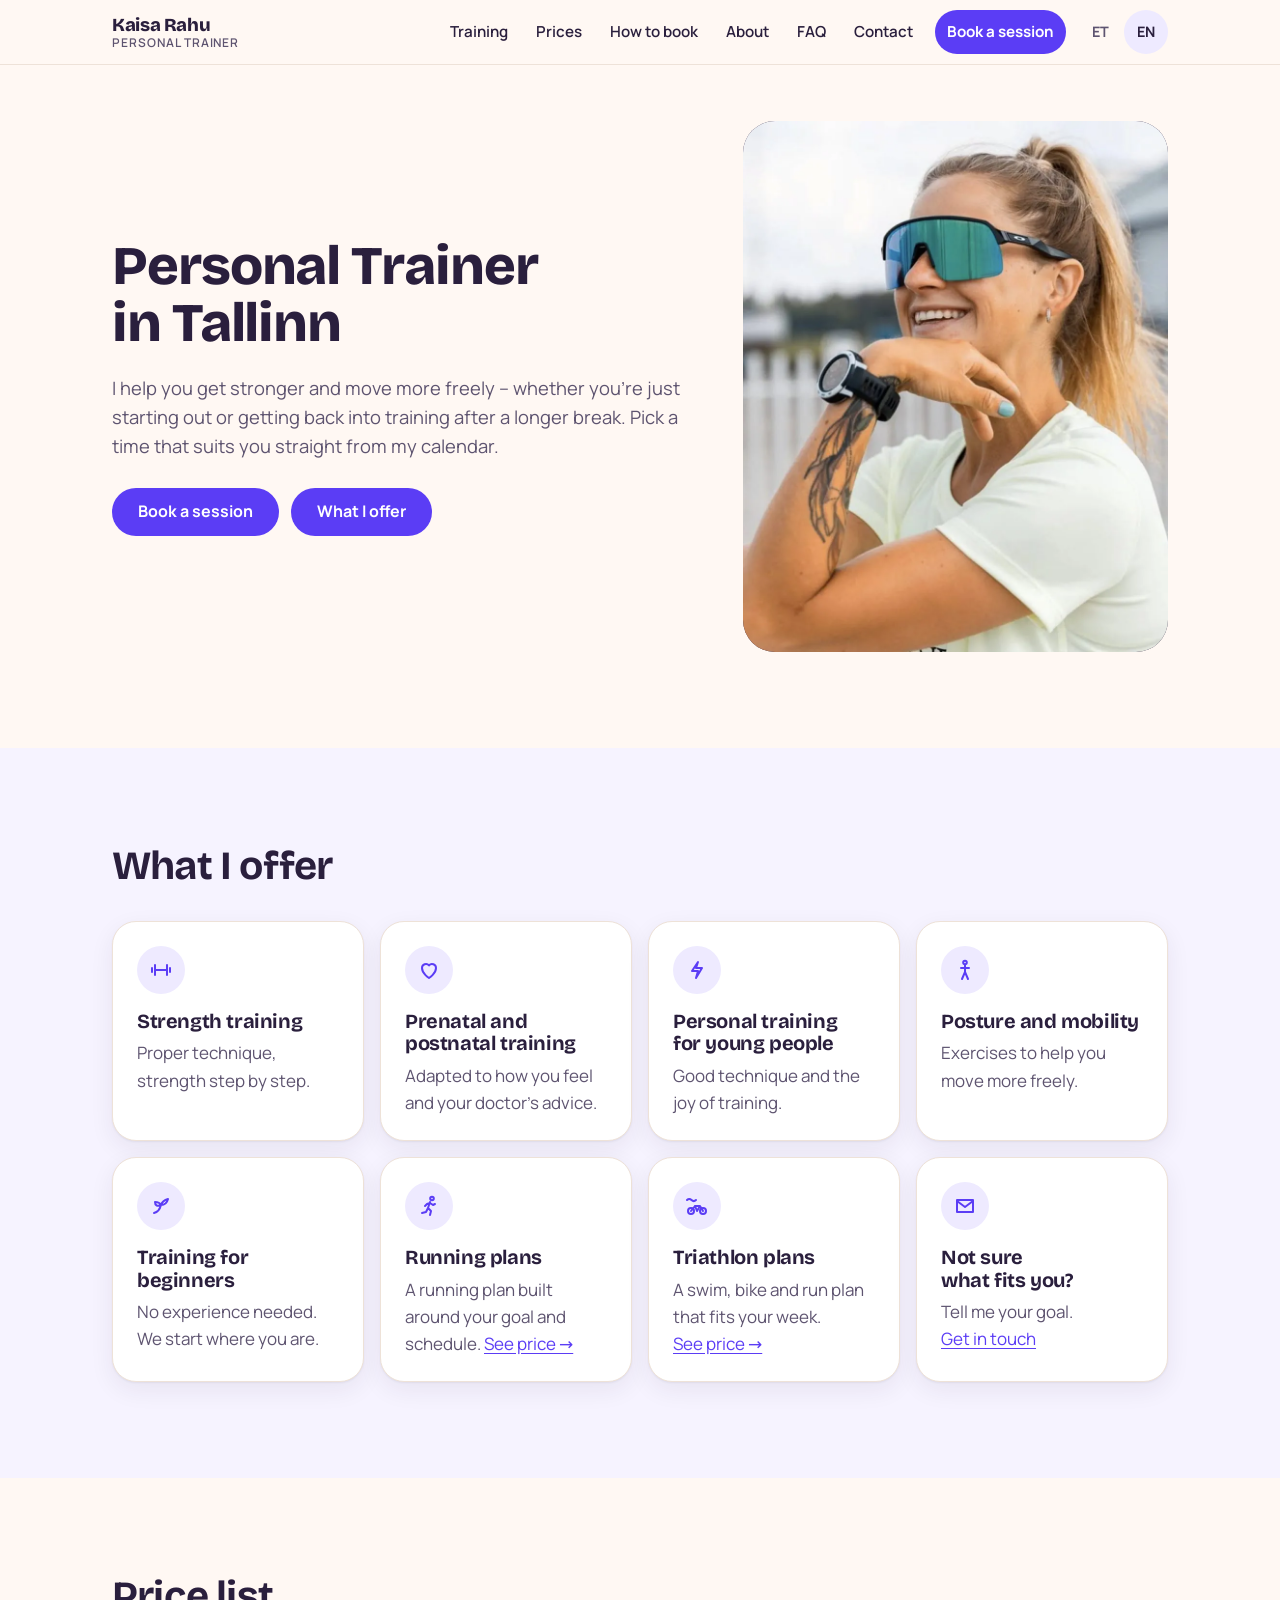
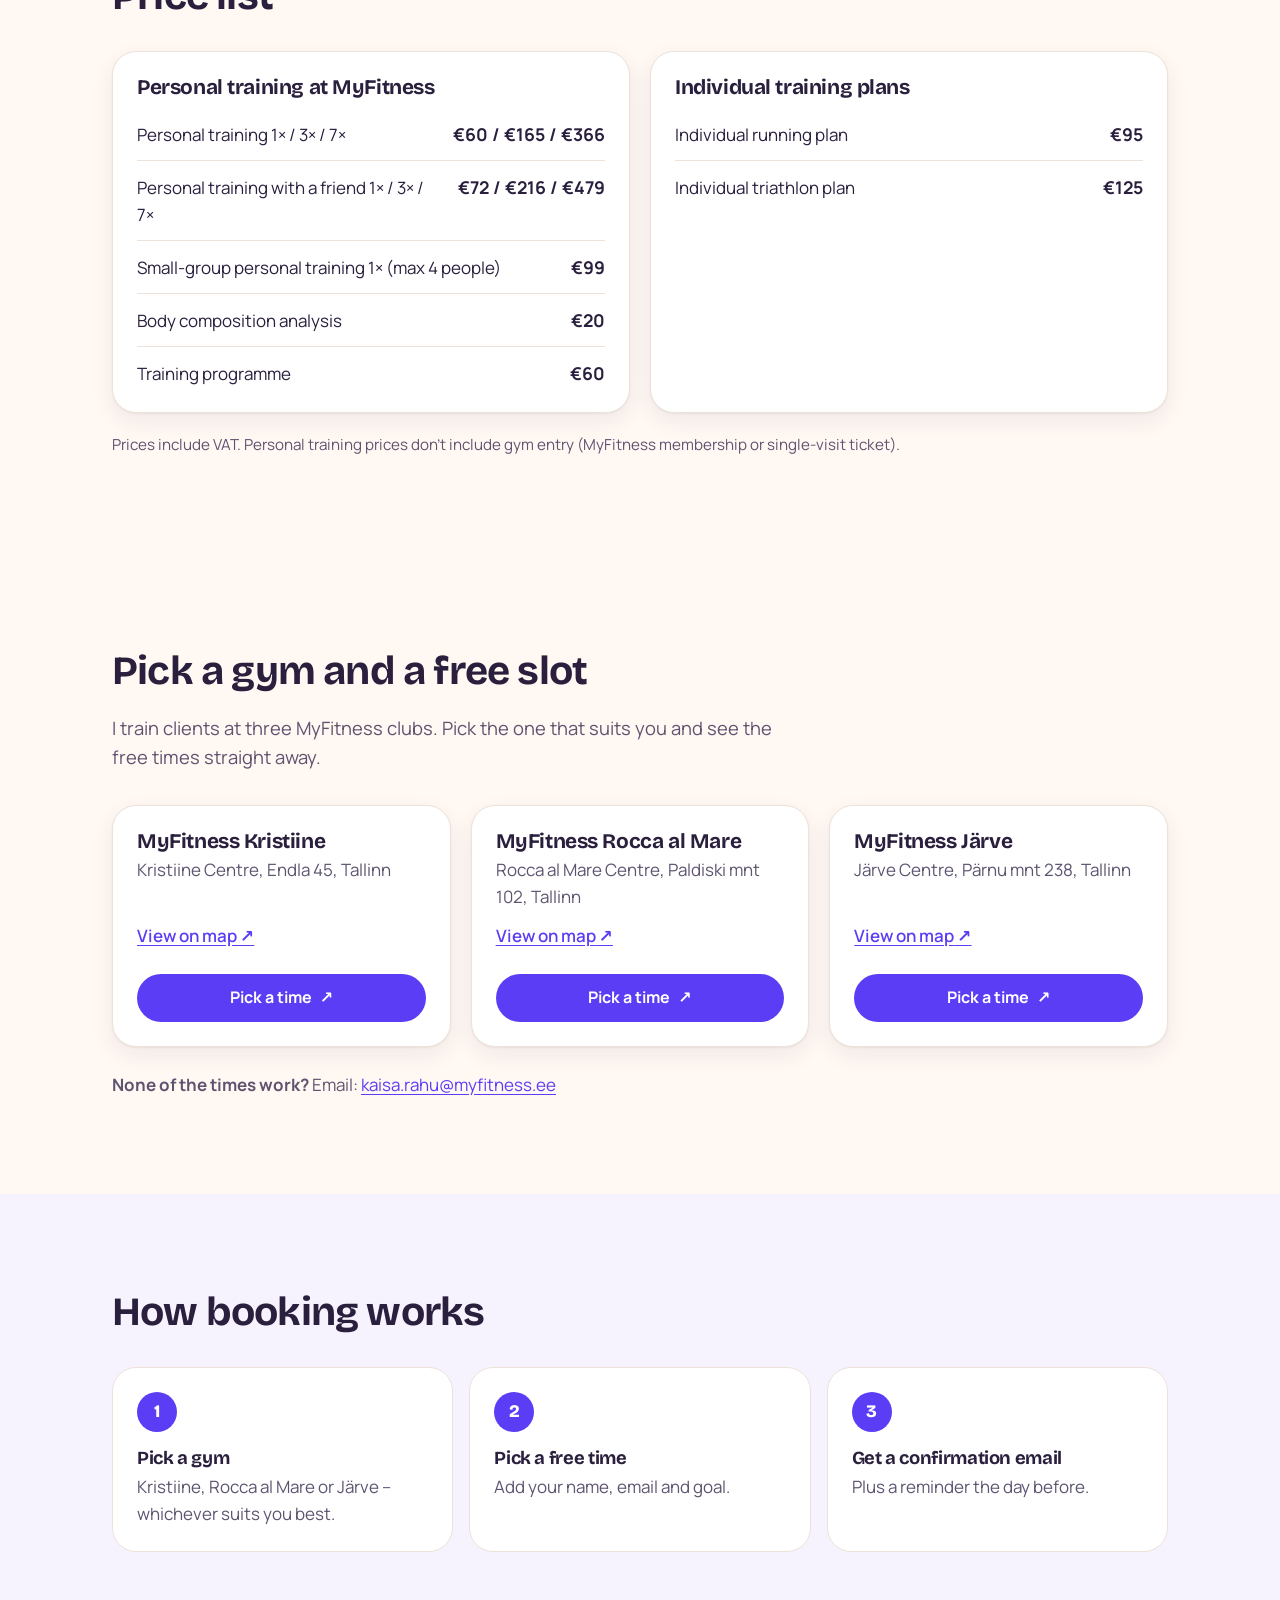
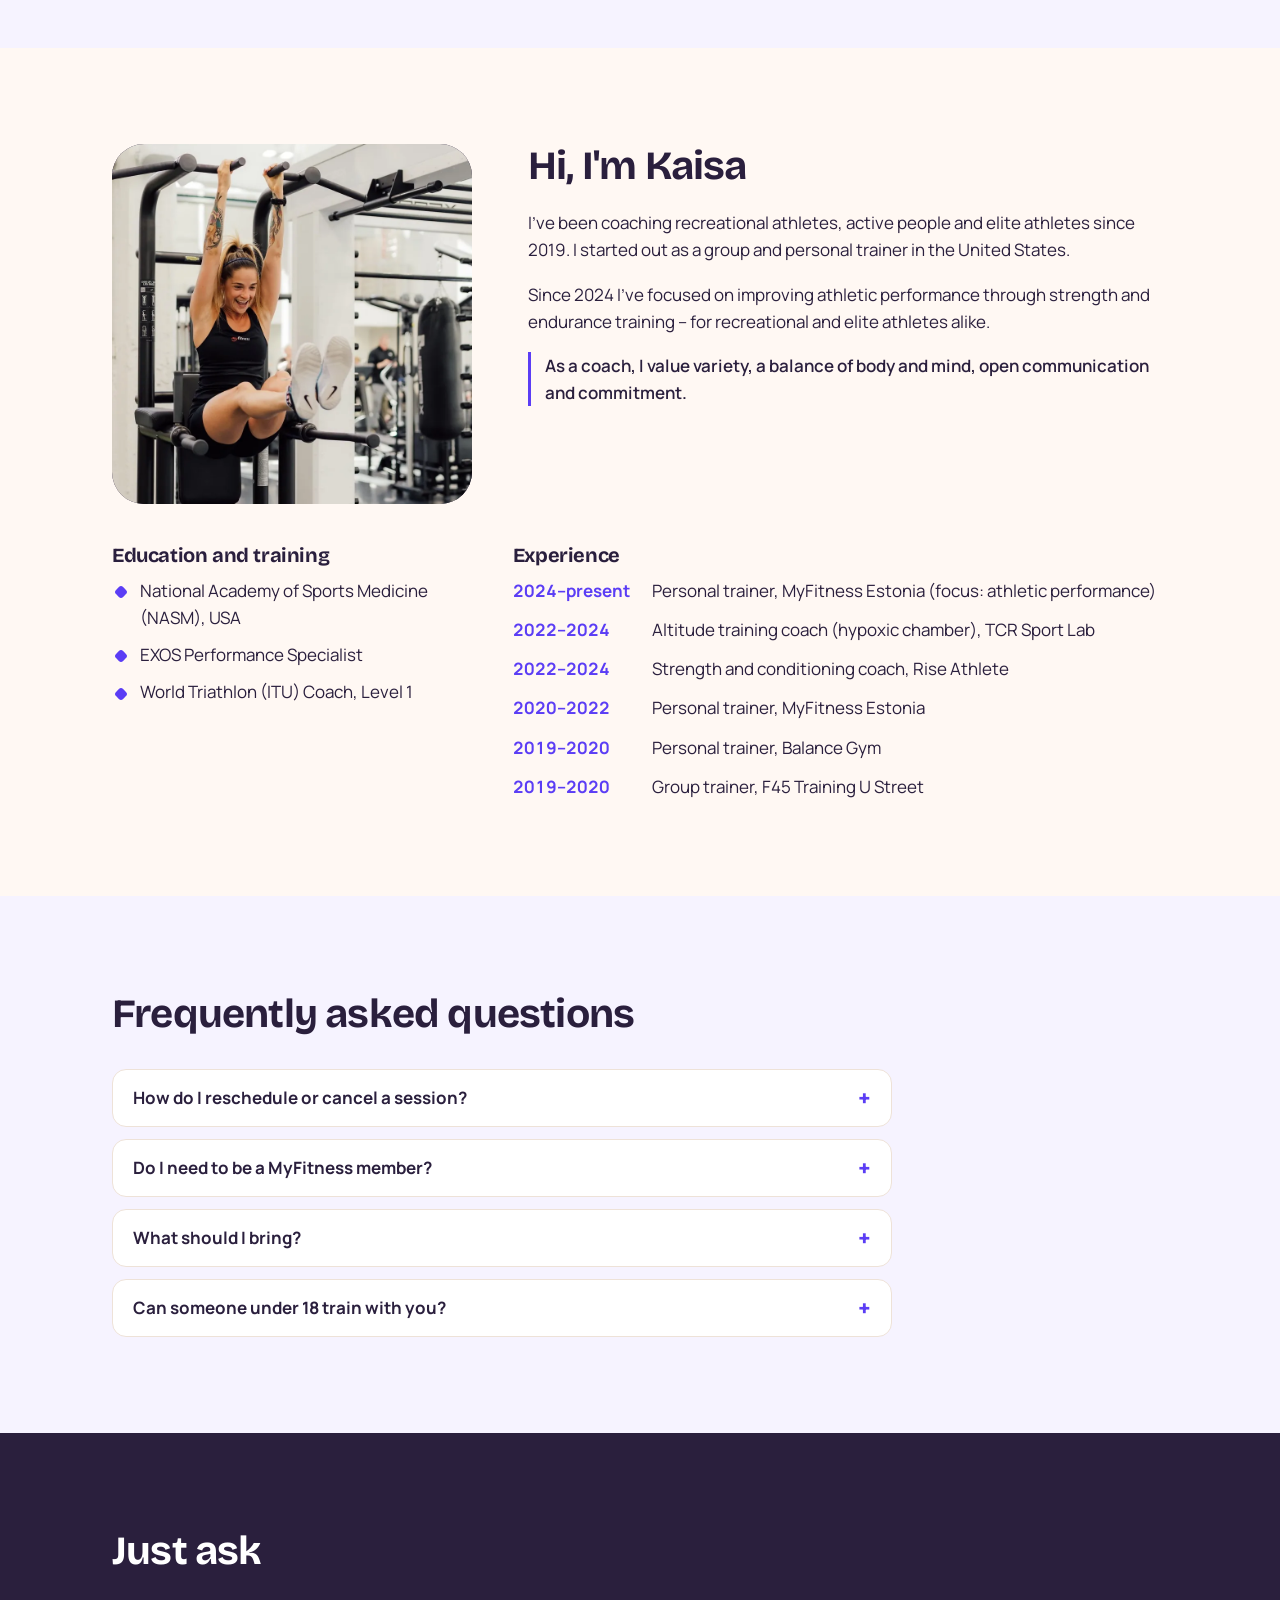
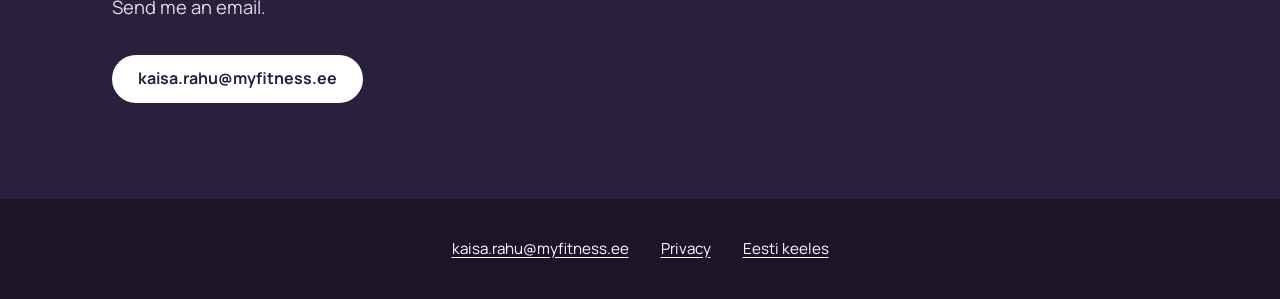
==== en/index.html @ a3df38f6 "Price list: VAT and gym entry note Co-Authored-By: Claude Opus 5.5 <noreply@anthropic.com>" ====
<!doctype html>
<html lang="en" class="no-js">
<head>
  <meta charset="utf-8">
  <meta name="viewport" content="width=device-width, initial-scale=1">
  <title>Personal Trainer in Tallinn – Kaisa Rahu | Kristiine, Rocca al Mare, Järve</title>
  <meta name="description" content="Personal training in Tallinn at MyFitness Kristiine, Rocca al Mare and Järve: strength, postnatal training, posture and mobility. Book a free slot online.">
  <link rel="canonical" href="https://kaisarahu.ee/en/">
  <link rel="alternate" hreflang="et" href="https://kaisarahu.ee/">
  <link rel="alternate" hreflang="en" href="https://kaisarahu.ee/en/">
  <link rel="alternate" hreflang="x-default" href="https://kaisarahu.ee/">
  <!-- TODO #11: domain not confirmed. Replace https://kaisarahu.ee everywhere (see CLAUDE.md). -->

  <meta property="og:type" content="website">
  <meta property="og:locale" content="en_GB">
  <meta property="og:locale:alternate" content="et_EE">
  <meta property="og:site_name" content="Kaisa Rahu – personal trainer">
  <meta property="og:title" content="Personal Trainer in Tallinn – Kaisa Rahu">
  <meta property="og:description" content="Personal training at MyFitness Kristiine, Rocca al Mare and Järve. Pick a gym and book a free slot online.">
  <meta property="og:url" content="https://kaisarahu.ee/en/">
  <meta property="og:image" content="https://kaisarahu.ee/assets/img/og-image.png">
  <meta property="og:image:width" content="1200">
  <meta property="og:image:height" content="630">
  <meta property="og:image:alt" content="Kaisa Rahu – personal trainer in Tallinn">
  <meta name="twitter:card" content="summary_large_image">
  <meta name="twitter:title" content="Personal Trainer in Tallinn – Kaisa Rahu">
  <meta name="twitter:description" content="Personal training at MyFitness Kristiine, Rocca al Mare and Järve. Pick a gym and book a free slot online.">
  <meta name="twitter:image" content="https://kaisarahu.ee/assets/img/og-image.png">

  <link rel="icon" href="../assets/img/favicon.svg" type="image/svg+xml">
  <link rel="apple-touch-icon" href="../assets/img/apple-touch-icon.png">
  <meta name="theme-color" content="#fff8f3">

  <link rel="preload" href="../assets/fonts/bricolage-grotesque-latin-wght-normal.woff2" as="font" type="font/woff2" crossorigin>
  <link rel="preload" href="../assets/fonts/manrope-latin-wght-normal.woff2" as="font" type="font/woff2" crossorigin>
  <link rel="stylesheet" href="../assets/css/style.css">
  <script src="../assets/js/main.js" defer></script>

  <script type="application/ld+json">
  {
    "@context": "https://schema.org",
    "@graph": [
      {
        "@type": "WebSite",
        "@id": "https://kaisarahu.ee/#website",
        "url": "https://kaisarahu.ee/",
        "name": "Kaisa Rahu – personaaltreener",
        "inLanguage": [
          "et",
          "en"
        ],
        "publisher": {
          "@id": "https://kaisarahu.ee/#person"
        }
      },
      {
        "@type": "WebPage",
        "@id": "https://kaisarahu.ee/en/#webpage",
        "url": "https://kaisarahu.ee/en/",
        "name": "Personal Trainer in Tallinn – Kaisa Rahu",
        "description": "Personal training in Tallinn at MyFitness Kristiine, Rocca al Mare and Järve. Book a free slot online.",
        "inLanguage": "en",
        "isPartOf": {
          "@id": "https://kaisarahu.ee/#website"
        },
        "about": {
          "@id": "https://kaisarahu.ee/#person"
        },
        "mainEntity": {
          "@id": "https://kaisarahu.ee/#service"
        }
      },
      {
        "@type": "Person",
        "@id": "https://kaisarahu.ee/#person",
        "name": "Kaisa Rahu",
        "jobTitle": "Personal trainer",
        "url": "https://kaisarahu.ee/en/",
        "email": "kaisa.rahu@myfitness.ee",
        "sameAs": [
          "https://www.instagram.com/kaisarahu"
        ],
        "workLocation": [
          {
            "@id": "https://kaisarahu.ee/#place-kristiine"
          },
          {
            "@id": "https://kaisarahu.ee/#place-rocca"
          },
          {
            "@id": "https://kaisarahu.ee/#place-jarve"
          }
        ]
      },
      {
        "@type": "Service",
        "@id": "https://kaisarahu.ee/#service",
        "name": "Personal training",
        "serviceType": "Personal training",
        "provider": {
          "@id": "https://kaisarahu.ee/#person"
        },
        "areaServed": {
          "@type": "City",
          "name": "Tallinn"
        },
        "availableLanguage": [
          "et",
          "en"
        ],
        "offers": [
          {
            "@type": "Offer",
            "name": "Personal training – MyFitness Kristiine",
            "url": "https://cal.eu/kaisarahu/kristiine-pt",
            "availableAtOrFrom": {
              "@id": "https://kaisarahu.ee/#place-kristiine"
            }
          },
          {
            "@type": "Offer",
            "name": "Personal training – MyFitness Rocca al Mare",
            "url": "https://cal.eu/kaisarahu/rocca-pt",
            "availableAtOrFrom": {
              "@id": "https://kaisarahu.ee/#place-rocca"
            }
          },
          {
            "@type": "Offer",
            "name": "Personal training – MyFitness Järve",
            "url": "https://cal.eu/kaisarahu/jarve-pt",
            "availableAtOrFrom": {
              "@id": "https://kaisarahu.ee/#place-jarve"
            }
          }
        ]
      },
      {
        "@type": "Place",
        "@id": "https://kaisarahu.ee/#place-kristiine",
        "name": "MyFitness Kristiine",
        "address": {
          "@type": "PostalAddress",
          "streetAddress": "Endla 45",
          "addressLocality": "Tallinn",
          "addressCountry": "EE"
        }
      },
      {
        "@type": "Place",
        "@id": "https://kaisarahu.ee/#place-rocca",
        "name": "MyFitness Rocca al Mare",
        "address": {
          "@type": "PostalAddress",
          "streetAddress": "Paldiski mnt 102",
          "addressLocality": "Tallinn",
          "addressCountry": "EE"
        }
      },
      {
        "@type": "Place",
        "@id": "https://kaisarahu.ee/#place-jarve",
        "name": "MyFitness Järve",
        "address": {
          "@type": "PostalAddress",
          "streetAddress": "Pärnu mnt 238",
          "addressLocality": "Tallinn",
          "addressCountry": "EE"
        }
      }
    ]
  }
  </script>
</head>
<body>
  <a class="skip-link" href="#content">Skip to content</a>

  <header class="site-header">
    <div class="wrap header-inner">
      <!-- TODO #3: brand name / logo not confirmed. Text logo is a placeholder. -->
      <a class="logo" href="./">Kaisa Rahu<span>personal trainer</span></a>

      <button class="nav-toggle" type="button" aria-expanded="false" aria-controls="site-nav">
        <span class="nav-toggle-bars" aria-hidden="true"></span>
        <span>Menu</span>
      </button>

      <nav id="site-nav" class="site-nav" aria-label="Main menu">
        <ul>
          <li><a href="#training">Training</a></li>
          <li><a href="#prices">Prices</a></li>
          <li><a href="#how">How to book</a></li>
          <li><a href="#about">About</a></li>
          <li><a href="#faq">FAQ</a></li>
          <li><a href="#contact">Contact</a></li>
          <li><a class="nav-cta" href="#locations">Book a session</a></li>
        </ul>
      </nav>

      <div class="lang" role="group" aria-label="Language">
        <a href="../" lang="et" hreflang="et" title="Eesti keeles">ET</a>
        <span aria-current="true" lang="en" title="In English">EN</span>
      </div>
    </div>
  </header>

  <main id="content">
    <!-- ===== Hero ===== -->
    <section class="hero" aria-labelledby="hero-title">
      <div class="wrap hero-grid">
        <div class="hero-text">
          <!-- TODO: H1 variant to be confirmed by Kaisa (shortened variant in use; gym names appear in the locations section). -->
          <h1 id="hero-title">Personal Trainer in Tallinn</h1>
          <p class="lead">I help you get stronger and move more freely – whether you're just starting out or getting back into training after a longer break. Pick a time that suits you straight from my calendar.</p>
          <div class="hero-actions">
            <a class="btn btn-primary" href="#locations">Book a session</a>
            <a class="btn btn-primary" href="#training">What I offer</a>
          </div>
        </div>

        <!-- TODO #6: Kaisa's own photo with usage rights (never MyFitness photos). When ready, replace the placeholder with:
             <img src="../assets/img/kaisa-hero.webp" srcset="../assets/img/kaisa-hero-480.webp 480w, ../assets/img/kaisa-hero-880.webp 880w"
                  sizes="(min-width: 900px) 440px, 100vw" width="880" height="1100" fetchpriority="high"
                  alt="Kaisa Rahu in the gym"> -->
        <!-- TEMP: photo from Kaisa's Instagram, published on the test site at the site owner's request. Rights not formally cleared: replace with a rights-cleared photo before launch (TODO #6). -->
        <div class="photo-frame">
          <img src="../assets/img/kaisa-hero.webp" width="880" height="1100" alt="Kaisa Rahu" fetchpriority="high">
        </div>
      </div>
    </section>

    <!-- ===== Specialties ===== -->
    <section id="training" class="section section-alt" aria-labelledby="training-title">
      <div class="wrap">
        <div class="section-head">
          <h2 id="training-title">What I offer</h2>
        </div>

        <ul class="cards">
          <li class="card">
            <span class="card-icon" aria-hidden="true">
              <svg viewBox="0 0 24 24" fill="none" stroke="currentColor" stroke-width="2" stroke-linecap="round" stroke-linejoin="round"><path d="M6 7v10M18 7v10M3 10v4M21 10v4M6 12h12"/></svg>
            </span>
            <h3>Strength training</h3>
            <p>Proper technique, strength step by step.</p>
          </li>
          <li class="card">
            <span class="card-icon" aria-hidden="true">
              <svg viewBox="0 0 24 24" fill="none" stroke="currentColor" stroke-width="2" stroke-linecap="round" stroke-linejoin="round"><path d="M12 20s-7-4.4-7-10a4 4 0 0 1 7-2.6A4 4 0 0 1 19 10c0 5.6-7 10-7 10z"/></svg>
            </span>
            <h3>Prenatal and postnatal training</h3>
            <p>Adapted to how you feel and your doctor's advice.</p>
          </li>
          <li class="card">
            <span class="card-icon" aria-hidden="true">
              <svg viewBox="0 0 24 24" fill="none" stroke="currentColor" stroke-width="2" stroke-linecap="round" stroke-linejoin="round"><path d="M13 4l-2 6h6l-6 10 2-7H7z"/></svg>
            </span>
            <h3>Personal training for young people</h3>
            <p>Good technique and the joy of training.</p>
          </li>
          <li class="card">
            <span class="card-icon" aria-hidden="true">
              <svg viewBox="0 0 24 24" fill="none" stroke="currentColor" stroke-width="2" stroke-linecap="round" stroke-linejoin="round"><circle cx="12" cy="4.5" r="1.8"/><path d="M12 7v7M8 10h8M9 21l3-7 3 7"/></svg>
            </span>
            <h3>Posture and mobility</h3>
            <p>Exercises to help you move more freely.</p>
          </li>
          <li class="card">
            <span class="card-icon" aria-hidden="true">
              <svg viewBox="0 0 24 24" fill="none" stroke="currentColor" stroke-width="2" stroke-linecap="round" stroke-linejoin="round"><path d="M5 19c4-1 6-4 7-8M12 11c1-3 3-5 7-6-1 4-3 6-7 6zM12 11c-1-2-3-3-6-3 0 3 2 5 6 3"/></svg>
            </span>
            <h3>Training for beginners</h3>
            <p>No experience needed. We start where you are.</p>
          </li>
          <!-- CHECK: plan details (length, format, how it's delivered) to confirm with Kaisa -->
          <li class="card">
            <span class="card-icon" aria-hidden="true">
              <svg viewBox="0 0 24 24" fill="none" stroke="currentColor" stroke-width="2" stroke-linecap="round" stroke-linejoin="round"><circle cx="15" cy="4.5" r="1.8"/><path d="M13 8l-2 6M13 9l3 2 2-1M13 9l-3 1-2 2M11 14l3 3-1 4M11 14l-2 4-4 1"/></svg>
            </span>
            <h3>Running plans</h3>
            <p>A running plan built around your goal and schedule. <a href="#prices">See price →</a></p>
          </li>
          <li class="card">
            <span class="card-icon" aria-hidden="true">
              <svg viewBox="0 0 24 24" fill="none" stroke="currentColor" stroke-width="2" stroke-linecap="round" stroke-linejoin="round"><path d="M2 6c1.5-1.5 3-1.5 4.5 0s3 1.5 4.5 0"/><circle cx="6" cy="17" r="3"/><circle cx="18" cy="17" r="3"/><path d="M6 17l4-5h5l3 5M10 12l2 5M12 17l3-5"/></svg>
            </span>
            <h3>Triathlon plans</h3>
            <p>A swim, bike and run plan that fits your week. <a href="#prices">See price →</a></p>
          </li>
          <li class="card">
            <span class="card-icon" aria-hidden="true">
              <svg viewBox="0 0 24 24" fill="none" stroke="currentColor" stroke-width="2" stroke-linecap="round" stroke-linejoin="round"><path d="M4 6h16v12H4z"/><path d="M4 7l8 6 8-6"/></svg>
            </span>
            <h3>Not sure what fits you?</h3>
            <p>Tell me your goal. <a href="#contact">Get in touch</a></p>
          </li>
        </ul>
      </div>
    </section>

    <!-- ===== Price list ===== -->
    <section id="prices" class="section" aria-labelledby="prices-title">
      <div class="wrap">
        <div class="section-head">
          <h2 id="prices-title">Price list</h2>
        </div>

        <div class="prices">
          <article class="price-card" aria-labelledby="prices-pt">
            <h3 id="prices-pt">Personal training at MyFitness</h3>
            <dl class="price-list">
              <div><dt>Personal training 1× / 3× / 7×</dt><dd><strong>€60 / €165 / €366</strong></dd></div>
              <div><dt>Personal training with a friend 1× / 3× / 7×</dt><dd><strong>€72 / €216 / €479</strong></dd></div>
              <div><dt>Small-group personal training 1× (max 4 people)</dt><dd><strong>€99</strong></dd></div>
              <div><dt>Body composition analysis</dt><dd><strong>€20</strong></dd></div>
              <div><dt>Training programme</dt><dd><strong>€60</strong></dd></div>
            </dl>
            <!-- TODO: confirm "sõbraga" / "with a friend" price is the total for both people -->
            <!-- TODO: add "Toitumisnõustamine" (nutrition counselling) only if Kaisa holds a nutrition qualification -->
          </article>

          <article class="price-card" aria-labelledby="prices-plans">
            <h3 id="prices-plans">Individual training plans</h3>
            <dl class="price-list">
              <div><dt>Individual running plan</dt><dd><strong>€95</strong></dd></div>
              <div><dt>Individual triathlon plan</dt><dd><strong>€125</strong></dd></div>
            </dl>
            <!-- TODO: confirm plan length/what's included -->
          </article>
        </div>
        <p class="price-note">Prices include VAT. Personal training prices don't include gym entry (MyFitness membership or single-visit ticket).</p>
      </div>
    </section>

    <!-- ===== Locations / booking ===== -->
    <section id="locations" class="section" aria-labelledby="locations-title">
      <div class="wrap">
        <div class="section-head">
          <h2 id="locations-title">Pick a gym and a free slot</h2>
          <p class="lead">I train clients at three MyFitness clubs. Pick the one that suits you and see the free times straight away.</p>
        </div>

        <div class="gyms">
          <!-- Gym: Kristiine -->
          <article class="gym" aria-labelledby="gym-kristiine">
            <h3 id="gym-kristiine">MyFitness Kristiine</h3>
            <!-- TODO #12: verify address against the MyFitness club page. -->
            <p class="gym-addr">Kristiine Centre, Endla 45, Tallinn</p>
            <a class="gym-map" href="https://www.google.com/maps/search/?api=1&amp;query=MyFitness%20Kristiine%2C%20Endla%2045%2C%20Tallinn" target="_blank" rel="noopener">View on map<span class="visually-hidden"> (opens in a new tab)</span>&nbsp;↗</a>
            <div class="gym-cta">
              <!-- TODO #8: Cal.com username + event slug -->
              <a class="btn btn-primary btn-ext" href="https://cal.eu/kaisarahu/kristiine-pt" target="_blank" rel="noopener">Pick a time<span class="visually-hidden"> – MyFitness Kristiine (opens in a new tab)</span></a>
            </div>
          </article>

          <!-- Gym: Rocca al Mare -->
          <article class="gym" aria-labelledby="gym-rocca">
            <h3 id="gym-rocca">MyFitness Rocca al Mare</h3>
            <!-- TODO #12: verify address against the MyFitness club page. -->
            <p class="gym-addr">Rocca al Mare Centre, Paldiski mnt 102, Tallinn</p>
            <a class="gym-map" href="https://www.google.com/maps/search/?api=1&amp;query=MyFitness%20Rocca%20al%20Mare%2C%20Paldiski%20mnt%20102%2C%20Tallinn" target="_blank" rel="noopener">View on map<span class="visually-hidden"> (opens in a new tab)</span>&nbsp;↗</a>
            <div class="gym-cta">
              <!-- TODO #8: Cal.com username + event slug -->
              <a class="btn btn-primary btn-ext" href="https://cal.eu/kaisarahu/rocca-pt" target="_blank" rel="noopener">Pick a time<span class="visually-hidden"> – MyFitness Rocca al Mare (opens in a new tab)</span></a>
            </div>
          </article>
          <!-- Gym: Järve -->
          <article class="gym" aria-labelledby="gym-jarve">
            <h3 id="gym-jarve">MyFitness Järve</h3>
            <!-- TODO #12: verify address against the MyFitness club page. -->
            <p class="gym-addr">Järve Centre, Pärnu mnt 238, Tallinn</p>
            <a class="gym-map" href="https://www.google.com/maps/search/?api=1&amp;query=MyFitness%20J%C3%A4rve%2C%20P%C3%A4rnu%20mnt%20238%2C%20Tallinn" target="_blank" rel="noopener">View on map<span class="visually-hidden"> (opens in a new tab)</span>&nbsp;↗</a>
            <div class="gym-cta">
              <!-- TODO #8: Cal.com username + event slug -->
              <a class="btn btn-primary btn-ext" href="https://cal.eu/kaisarahu/jarve-pt" target="_blank" rel="noopener">Pick a time<span class="visually-hidden"> – MyFitness Järve (opens in a new tab)</span></a>
            </div>
          </article>
        </div>

        <p class="booking-fallback"><strong>None of the times work?</strong> Email: <a href="mailto:kaisa.rahu@myfitness.ee">kaisa.rahu@myfitness.ee</a></p>
      </div>
    </section>

    <!-- ===== How booking works ===== -->
    <section id="how" class="section section-alt" aria-labelledby="how-title">
      <div class="wrap">
        <div class="section-head">
          <h2 id="how-title">How booking works</h2>
        </div>
        <ol class="steps">
          <li>
            <h3>Pick a gym</h3>
            <p>Kristiine, Rocca al Mare or Järve – whichever suits you best.</p>
          </li>
          <li>
            <h3>Pick a free time</h3>
            <p>Add your name, email and goal.</p>
          </li>
          <li>
            <h3>Get a confirmation email</h3>
            <p>Plus a reminder the day before.</p>
          </li>
        </ol>
      </div>
    </section>

    <!-- ===== About ===== -->
    <section id="about" class="section" aria-labelledby="about-title">
      <div class="wrap about-grid">
        <!-- TODO #6: Kaisa's own portrait (webp, width/height set, loading="lazy" is fine here). -->
        <!-- TEMP: photo from Kaisa's Instagram, published on the test site at the site owner's request. Rights not formally cleared: replace with a rights-cleared photo before launch (TODO #6). -->
        <div class="photo-frame">
          <img src="../assets/img/kaisa-about.webp" width="880" height="1100" alt="Kaisa Rahu in the gym" loading="lazy">
        </div>
        <div>
          <h2 id="about-title">Hi, I'm Kaisa</h2>
          <!-- TODO #1: bio adapted from Kaisa's text, awaiting her approval -->
          <p>I've been coaching recreational athletes, active people and elite athletes since 2019. I started out as a group and personal trainer in the United States.</p>
          <p>Since 2024 I've focused on improving athletic performance through strength and endurance training – for recreational and elite athletes alike.</p>
          <p class="about-values">As a coach, I value variety, a balance of body and mind, open communication and commitment.</p>
        </div>
        <div class="about-details">
          <div>
            <h3>Education and training</h3>
            <ul class="about-list">
              <li>National Academy of Sports Medicine (NASM), USA <!-- CHECK: exact certification name, e.g. NASM-CPT --></li>
              <li>EXOS Performance Specialist</li>
              <li>World Triathlon (ITU) Coach, Level 1</li>
            </ul>
          </div>
          <div>
            <h3>Experience</h3>
            <ol class="xp">
              <li><strong>2024–present</strong> <span>Personal trainer, MyFitness Estonia (focus: athletic performance)</span></li>
              <li><strong>2022–2024</strong> <span>Altitude training coach (hypoxic chamber), TCR Sport Lab</span></li>
              <li><strong>2022–2024</strong> <span>Strength and conditioning coach, Rise Athlete</span></li>
              <li><strong>2020–2022</strong> <span>Personal trainer, MyFitness Estonia</span></li>
              <li><strong>2019–2020</strong> <span>Personal trainer, Balance Gym</span></li>
              <li><strong>2019–2020</strong> <span>Group trainer, F45 Training U Street</span></li>
            </ol>
          </div>
        </div>
      </div>
    </section>

    <!-- ===== FAQ ===== -->
    <section id="faq" class="section section-alt" aria-labelledby="faq-title">
      <div class="wrap">
        <div class="section-head">
          <h2 id="faq-title">Frequently asked questions</h2>
        </div>
        <div class="faq">
          <details>
            <summary>How do I reschedule or cancel a session?</summary>
            <div class="answer">
              <p>Use the link in your confirmation email, at least 24 hours before.</p>
            </div>
          </details>
          <details>
            <summary>Do I need to be a MyFitness member?</summary>
            <div class="answer">
              <p>You'll need a membership or a single-visit ticket to enter the gym.</p>
            </div>
          </details>
          <details>
            <summary>What should I bring?</summary>
            <div class="answer">
              <!-- CHECK: confirm with Kaisa what clients need to bring. -->
              <p>Training clothes, clean indoor shoes, a water bottle and a towel.</p>
            </div>
          </details>
          <details>
            <summary>Can someone under 18 train with you?</summary>
            <div class="answer">
              <!-- TODO: check MyFitness age rules for under-18 gym entry. -->
              <p>Yes. A parent or guardian makes the booking.</p>
            </div>
          </details>
        </div>
      </div>
    </section>

    <!-- ===== Contact ===== -->
    <section id="contact" class="section contact" aria-labelledby="contact-title">
      <div class="wrap">
        <div class="section-head">
          <h2 id="contact-title">Just ask</h2>
          <p class="lead">Send me an email.</p>
        </div>
        <ul class="contact-links">
          <li><a class="btn btn-light" href="mailto:kaisa.rahu@myfitness.ee">kaisa.rahu@myfitness.ee</a></li>
        </ul>
      </div>
    </section>
  </main>

  <footer class="site-footer">
    <div class="wrap">
      <ul class="footer-links">
        <li><a href="mailto:kaisa.rahu@myfitness.ee">kaisa.rahu@myfitness.ee</a></li>
        <li><a href="privacy/">Privacy</a></li>
        <li><a href="../" lang="et" hreflang="et">Eesti keeles</a></li>
      </ul>
    </div>
  </footer>
</body>
</html>
---- assets/css/style.css ----
/* Kaisa Rahu – personaaltreener. Plain CSS, mobile first. */

/* ---------- Fonts (self-hosted, OFL) ---------- */
@font-face {
  font-family: "Manrope";
  font-style: normal;
  font-display: swap;
  font-weight: 200 800;
  src: url("../fonts/manrope-latin-ext-wght-normal.woff2") format("woff2-variations");
  unicode-range: U+0100-02BA, U+02BD-02C5, U+02C7-02CC, U+02CE-02D7, U+02DD-02FF, U+0304, U+0308, U+0329, U+1D00-1DBF, U+1E00-1E9F, U+1EF2-1EFF, U+2020, U+20A0-20AB, U+20AD-20C0, U+2113, U+2C60-2C7F, U+A720-A7FF;
}
@font-face {
  font-family: "Manrope";
  font-style: normal;
  font-display: swap;
  font-weight: 200 800;
  src: url("../fonts/manrope-latin-wght-normal.woff2") format("woff2-variations");
  unicode-range: U+0000-00FF, U+0131, U+0152-0153, U+02BB-02BC, U+02C6, U+02DA, U+02DC, U+0304, U+0308, U+0329, U+2000-206F, U+20AC, U+2122, U+2191, U+2193, U+2212, U+2215, U+FEFF, U+FFFD;
}
@font-face {
  font-family: "Bricolage Grotesque";
  font-style: normal;
  font-display: swap;
  font-weight: 200 800;
  src: url("../fonts/bricolage-grotesque-latin-ext-wght-normal.woff2") format("woff2-variations");
  unicode-range: U+0100-02BA, U+02BD-02C5, U+02C7-02CC, U+02CE-02D7, U+02DD-02FF, U+0304, U+0308, U+0329, U+1D00-1DBF, U+1E00-1E9F, U+1EF2-1EFF, U+2020, U+20A0-20AB, U+20AD-20C0, U+2113, U+2C60-2C7F, U+A720-A7FF;
}
@font-face {
  font-family: "Bricolage Grotesque";
  font-style: normal;
  font-display: swap;
  font-weight: 200 800;
  src: url("../fonts/bricolage-grotesque-latin-wght-normal.woff2") format("woff2-variations");
  unicode-range: U+0000-00FF, U+0131, U+0152-0153, U+02BB-02BC, U+02C6, U+02DA, U+02DC, U+0304, U+0308, U+0329, U+2000-206F, U+20AC, U+2122, U+2191, U+2193, U+2212, U+2215, U+FEFF, U+FFFD;
}

/* ---------- Tokens ---------- */
:root {
  --bg: #fff8f3;
  --bg-alt: #f6f3ff;
  --surface: #ffffff;
  --ink: #2a1f3d;
  --muted: #5e5470;
  --line: #eee2d8;
  --violet: #5b3df5;       /* the only accent. White text on violet: AA */
  --violet-hover: #4a2fd9;
  --violet-tint: #eeeaff;
  --plum: #2a1f3d;
  --plum-dark: #1c1429;
  --plum-soft: #4b3b78;    /* photo placeholder gradient end only */
  --focus: #2a1f3d;        /* differs from the button colour */

  --font-body: "Manrope", system-ui, -apple-system, "Segoe UI", Roboto, sans-serif;
  --font-head: "Bricolage Grotesque", system-ui, -apple-system, "Segoe UI", Roboto, sans-serif;

  --radius: 24px;
  --radius-sm: 14px;
  --radius-photo: 32px;
  --wrap: 1120px;
  --gutter: 20px;
  --header-h: 64px;
  --shadow: 0 1px 2px rgb(42 31 61 / 6%), 0 8px 24px rgb(42 31 61 / 7%);
}

/* ---------- Base ---------- */
*, *::before, *::after { box-sizing: border-box; }
html { -webkit-text-size-adjust: 100%; scroll-behavior: smooth; scroll-padding-top: calc(var(--header-h) + 12px); }
@media (prefers-reduced-motion: reduce) { html { scroll-behavior: auto; } *, *::before, *::after { transition: none !important; } }
body {
  margin: 0;
  background: var(--bg);
  color: var(--ink);
  font-family: var(--font-body);
  font-size: 1.0625rem;
  line-height: 1.6;
  text-rendering: optimizeLegibility;
}
img { max-width: 100%; height: auto; display: block; }
a { color: var(--violet); text-underline-offset: 3px; }
a:hover { color: var(--violet-hover); }
h1, h2, h3 { font-family: var(--font-head); font-weight: 700; line-height: 1.12; letter-spacing: -0.02em; margin: 0 0 .5em; text-wrap: balance; }
h1 { font-size: clamp(2.1rem, 6.6vw, 3.4rem); font-weight: 800; line-height: 1.05; }
h2 { font-size: clamp(1.7rem, 4.5vw, 2.5rem); }
h3 { font-size: 1.25rem; }
p { margin: 0 0 1em; }
ul, ol { margin: 0; padding: 0; }

:focus-visible { outline: 3px solid var(--focus); outline-offset: 3px; border-radius: 4px; }

.wrap { width: 100%; max-width: var(--wrap); margin-inline: auto; padding-inline: var(--gutter); }
.visually-hidden { position: absolute !important; width: 1px; height: 1px; padding: 0; margin: -1px; overflow: hidden; clip: rect(0 0 0 0); white-space: nowrap; border: 0; }
.skip-link { position: absolute; left: 12px; top: -60px; z-index: 100; background: var(--ink); color: #fff; padding: 10px 16px; border-radius: var(--radius-sm); }
.skip-link:focus { top: 12px; color: #fff; }

/* Placeholder marker for open items */
.ph { outline: 2px dashed #c9a227; outline-offset: 2px; background: #fff8dc; border-radius: 4px; padding: 0 .2em; }

/* ---------- Buttons ---------- */
.btn {
  display: inline-flex; align-items: center; justify-content: center; gap: .5em;
  min-height: 48px; padding: 12px 24px;
  border-radius: 999px; border: 2px solid transparent;
  font: 700 1rem/1.2 var(--font-body); text-decoration: none; cursor: pointer;
  transition: background-color .15s, color .15s, border-color .15s, transform .15s;
}
.btn-primary { background: var(--violet); color: #fff; }
.btn-primary:hover { background: var(--violet-hover); color: #fff; }
.btn-secondary { background: transparent; color: var(--violet); border-color: var(--violet); }
.btn-secondary:hover { background: var(--violet); color: #fff; }
.btn-ext::after { content: "↗"; font-weight: 700; }

/* ---------- Header ---------- */
.site-header {
  position: sticky; top: 0; z-index: 50;
  background: rgb(255 248 243 / 94%);
  backdrop-filter: saturate(1.4) blur(8px);
  border-bottom: 1px solid var(--line);
}
.header-inner { display: flex; align-items: center; gap: 12px; min-height: var(--header-h); }
.logo { font-family: var(--font-head); font-weight: 800; letter-spacing: -0.02em; font-size: 1.15rem; color: var(--ink); text-decoration: none; line-height: 1.1; margin-right: auto; padding-block: 8px; }
.logo span { display: block; font-family: var(--font-body); font-weight: 600; font-size: .75rem; letter-spacing: .08em; text-transform: uppercase; color: var(--muted); }

.lang { display: flex; gap: 2px; font-weight: 700; font-size: .9rem; }
.lang a, .lang span { display: inline-flex; align-items: center; justify-content: center; min-width: 44px; min-height: 44px; border-radius: 999px; text-decoration: none; }
.lang a { color: var(--muted); }
.lang a:hover { color: var(--ink); background: var(--violet-tint); }
.lang [aria-current] { color: var(--ink); background: var(--violet-tint); }

.nav-toggle {
  display: inline-flex; align-items: center; justify-content: center; gap: 8px;
  min-width: 44px; min-height: 44px; padding: 0 12px;
  border: 1px solid var(--line); border-radius: 999px; background: var(--surface);
  font: 700 .9rem var(--font-body); color: var(--ink); cursor: pointer;
}
.nav-toggle-bars, .nav-toggle-bars::before, .nav-toggle-bars::after { display: block; width: 18px; height: 2px; background: currentColor; border-radius: 2px; position: relative; }
.nav-toggle-bars::before, .nav-toggle-bars::after { content: ""; position: absolute; left: 0; }
.nav-toggle-bars { flex: none; }
.nav-toggle-bars::before { top: -6px; } .nav-toggle-bars::after { top: 6px; }

.site-nav { display: none; }
.site-nav.is-open {
  display: block; position: absolute; left: 0; right: 0; top: 100%;
  background: var(--bg); border-bottom: 1px solid var(--line); box-shadow: var(--shadow);
}
.site-nav ul { list-style: none; display: flex; flex-direction: column; padding: 8px var(--gutter) 16px; }
.site-nav a { display: flex; align-items: center; min-height: 48px; color: var(--ink); text-decoration: none; font-weight: 600; border-bottom: 1px solid var(--line); }
.site-nav li:last-child a { border-bottom: 0; }
.site-nav a:hover { color: var(--violet); }
/* Without JS the toggle is hidden and the nav shows as a scrollable row */
.no-js .nav-toggle { display: none; }
.no-js .site-nav { display: block; order: 10; width: 100%; overflow-x: auto; }
.no-js .site-nav ul { flex-direction: row; gap: 16px; padding: 0 0 8px; }
.no-js .header-inner { flex-wrap: wrap; }

@media (min-width: 900px) {
  .nav-toggle { display: none; }
  .site-nav, .no-js .site-nav { display: block; position: static; width: auto; order: 0; box-shadow: none; border: 0; background: none; overflow: visible; }
  .site-nav ul, .no-js .site-nav ul { flex-direction: row; gap: 4px; padding: 0; }
  .site-nav a { border: 0; min-height: 44px; padding: 0 12px; border-radius: 999px; font-size: .95rem; }
  .site-nav a:hover { background: var(--violet-tint); color: var(--ink); }
  .site-nav .nav-cta { background: var(--violet); color: #fff; font-weight: 700; margin-left: 6px; }
  .site-nav .nav-cta:hover { background: var(--violet-hover); color: #fff; }
}

/* ---------- Sections ---------- */
.section { padding-block: 64px; }
.section-alt { background: var(--bg-alt); }
.section-head { max-width: 680px; margin-bottom: 32px; }
.lead { font-size: 1.15rem; color: var(--muted); }

@media (min-width: 768px) { .section { padding-block: 96px; } :root { --gutter: 32px; } }

/* ---------- Hero ---------- */
.hero { padding-block: 32px 56px; }
.hero-grid { display: grid; gap: 32px; align-items: center; }
.hero h1 { margin-bottom: .4em; }
.hero .lead { max-width: 34em; margin-bottom: 1.4em; }
.hero-actions { display: flex; flex-wrap: wrap; gap: 12px; align-items: center; }

.photo-frame {
  position: relative; aspect-ratio: 4 / 5; width: 100%; max-width: 440px; margin-inline: auto;
  border-radius: var(--radius-photo); overflow: hidden; background: var(--plum);
}
.photo-frame img { width: 100%; height: 100%; object-fit: cover; object-position: 50% 20%; }
.photo-placeholder {
  display: flex; flex-direction: column; align-items: center; justify-content: center; gap: 8px;
  width: 100%; height: 100%; padding: 24px; text-align: center;
  background:
    radial-gradient(circle at 30% 20%, rgb(255 255 255 / 12%), transparent 55%),
    linear-gradient(160deg, var(--plum) 0%, var(--plum-soft) 100%);
  color: #fff; border: 2px dashed rgb(255 255 255 / 45%); border-radius: inherit;
}
.photo-placeholder .mono { font-family: var(--font-head); font-size: 4.5rem; font-weight: 800; letter-spacing: -0.02em; line-height: 1; }
.photo-placeholder small { font-size: .85rem; opacity: .85; }

@media (min-width: 900px) {
  .hero { padding-block: 56px 96px; }
  .hero-grid { grid-template-columns: 1.15fr .85fr; gap: 56px; }
}

/* ---------- Specialties ---------- */
.cards { list-style: none; display: grid; gap: 16px; }
.card { background: var(--surface); border: 1px solid var(--line); border-radius: var(--radius); padding: 24px; box-shadow: var(--shadow); }
.card h3 { margin-bottom: .35em; }
.card p { margin: 0; color: var(--muted); }
.card p a { white-space: nowrap; }
.card-icon { display: inline-flex; align-items: center; justify-content: center; width: 48px; height: 48px; border-radius: 50%; background: var(--violet-tint); color: var(--violet); margin-bottom: 16px; }
.card-icon svg { width: 24px; height: 24px; }
@media (min-width: 640px) { .cards { grid-template-columns: repeat(2, 1fr); } }
@media (min-width: 1100px) { .cards { grid-template-columns: repeat(4, 1fr); } }

/* ---------- Prices ---------- */
.prices { display: grid; gap: 16px; }
.price-card { display: flex; flex-direction: column; background: var(--surface); border: 1px solid var(--line); border-radius: var(--radius); padding: 24px 20px; box-shadow: var(--shadow); }
.price-card h3 { font-size: 1.3rem; margin-bottom: .4em; }
.price-list { margin: 0; }
.price-list div { display: flex; flex-direction: column; gap: 2px; padding: 12px 0; border-bottom: 1px solid var(--line); }
@media (min-width: 480px) { .price-list div { flex-direction: row; justify-content: space-between; align-items: baseline; gap: 16px; } }
.price-list div:last-child { border-bottom: 0; padding-bottom: 0; }
.price-list dd { margin: 0; white-space: nowrap; }
@media (min-width: 480px) { .price-list dd { text-align: right; } }
.price-list dd strong { font-size: 1.1rem; }
.price-note { margin: 20px 0 0; color: var(--muted); font-size: .95rem; }
@media (min-width: 800px) { .prices { grid-template-columns: repeat(2, minmax(0, 1fr)); gap: 20px; } .price-card { padding: 24px; } }

/* ---------- Locations ---------- */
.gyms { display: grid; gap: 16px; }
.gym { display: flex; flex-direction: column; background: var(--surface); border: 1px solid var(--line); border-radius: var(--radius); padding: 24px 20px; box-shadow: var(--shadow); }
.gym h3 { font-size: 1.3rem; margin-bottom: .15em; }
.gym-addr { color: var(--muted); margin-bottom: .2em; }
.gym-map { display: inline-flex; align-items: center; min-height: 44px; font-weight: 600; }
.gym-cta { margin-top: auto; padding-top: 16px; display: flex; flex-direction: column; gap: 8px; }
.gym-cta .btn { width: 100%; }
.booking-fallback { margin: 24px 0 0; color: var(--muted); }
@media (min-width: 1000px) {
  .gyms { grid-template-columns: repeat(3, 1fr); gap: 20px; }
  /* Subgrid lines up name, address, map link and button across the three cards */
  .gym { padding: 24px; display: grid; grid-row: span 4; grid-template-rows: subgrid; row-gap: 0; }
  .gym-map { justify-self: start; align-self: start; }
  .gym-cta { margin-top: 0; align-self: end; }
}

/* ---------- Steps ---------- */
.steps { list-style: none; counter-reset: step; display: grid; gap: 16px; }
.steps li { counter-increment: step; position: relative; padding: 24px 24px 24px 80px; background: var(--surface); border: 1px solid var(--line); border-radius: var(--radius); }
.steps li::before {
  content: counter(step); position: absolute; left: 24px; top: 22px;
  width: 40px; height: 40px; border-radius: 50%; display: grid; place-items: center;
  background: var(--violet); color: #fff; font: 800 1.1rem var(--font-head);
}
.steps h3 { margin-bottom: .25em; font-size: 1.15rem; }
.steps p { margin: 0; color: var(--muted); }
@media (min-width: 800px) {
  .steps { grid-template-columns: repeat(3, 1fr); }
  .steps li { padding: 80px 24px 24px; }
  .steps li::before { left: 24px; top: 24px; }
}

/* ---------- About ---------- */
.about-grid { display: grid; gap: 32px; }
.about-grid .photo-frame { aspect-ratio: 1 / 1; max-width: 360px; margin: 0; }
.about-values { color: var(--ink); font-weight: 600; border-left: 3px solid var(--violet); padding-left: 14px; }
.about-list { list-style: none; display: grid; gap: 10px; margin-top: 8px; }
.about-list li { padding-left: 28px; position: relative; }
.about-list li::before { content: ""; position: absolute; left: 4px; top: .6em; width: 10px; height: 10px; border-radius: 3px; background: var(--violet); transform: rotate(45deg); }
.about-details { display: grid; gap: 28px; }
.about-details h3 { margin-bottom: .5em; }
.xp { list-style: none; display: grid; gap: 12px; }
.xp strong { display: block; color: var(--violet); font-weight: 700; font-variant-numeric: tabular-nums; white-space: nowrap; }
@media (min-width: 640px) {
  .xp li { display: grid; grid-template-columns: 7.5em 1fr; gap: 12px; }
}
@media (min-width: 1000px) {
  .about-details { grid-template-columns: 1fr 1.9fr; gap: 56px; }
}
.about-details { margin: 0; }
@media (min-width: 900px) {
  .about-grid { grid-template-columns: 360px 1fr; gap: 40px 56px; align-items: start; }
  .about-details { grid-column: 1 / -1; }
}

/* ---------- FAQ ---------- */
.faq { max-width: 780px; display: grid; gap: 12px; }
.faq details { background: var(--surface); border: 1px solid var(--line); border-radius: var(--radius-sm); }
.faq summary {
  list-style: none; cursor: pointer; display: flex; justify-content: space-between; align-items: center; gap: 16px;
  min-height: 56px; padding: 14px 20px; font-weight: 700;
}
.faq summary::-webkit-details-marker { display: none; }
.faq summary::after { content: "+"; flex: none; font: 700 1.5rem/1 var(--font-head); color: var(--violet); transition: transform .2s; }
.faq details[open] summary::after { transform: rotate(45deg); }
.faq .answer { padding: 0 20px 18px; color: var(--muted); }
.faq .answer p:last-child { margin: 0; }

/* ---------- Contact ---------- */
.contact { background: var(--plum); color: #fff; }
.contact h2 { color: #fff; }
.contact .lead { color: rgb(255 255 255 / 85%); }
.contact-links { list-style: none; display: flex; flex-wrap: wrap; gap: 12px; margin-top: 24px; }
.contact .btn-light { background: #fff; color: var(--plum); }
.contact .btn-light:hover { background: var(--violet-tint); color: var(--plum); }
.contact .btn-outline-light { border-color: #fff; color: #fff; }
.contact .btn-outline-light:hover { background: #fff; color: var(--plum); }
.contact :focus-visible { outline-color: #fff; }
.contact .ph { color: var(--ink); }

/* ---------- Footer ---------- */
.site-footer { background: var(--plum-dark); color: rgb(255 255 255 / 80%); padding-block: 28px; font-size: .95rem; }
.site-footer a { color: #fff; display: inline-flex; align-items: center; min-height: 44px; }
.site-footer :focus-visible { outline-color: #fff; }
.footer-links { list-style: none; display: flex; flex-wrap: wrap; justify-content: center; gap: 4px 32px; }

/* ---------- Legal (privacy) pages ---------- */
.legal { padding-block: 48px 80px; }
.legal .wrap { max-width: 760px; }
.legal h1 { font-size: clamp(2rem, 5vw, 2.8rem); }
.legal h2 { font-size: 1.4rem; margin-top: 1.8em; }
.legal ul { padding-left: 1.3em; margin-bottom: 1em; }
.legal li { margin-bottom: .3em; }
.legal table { width: 100%; border-collapse: collapse; margin-bottom: 1em; font-size: .95rem; }
.legal th, .legal td { text-align: left; vertical-align: top; padding: 10px 12px; border-bottom: 1px solid var(--line); }
.legal th { background: var(--bg-alt); }
.legal .updated { color: var(--muted); font-size: .9rem; }
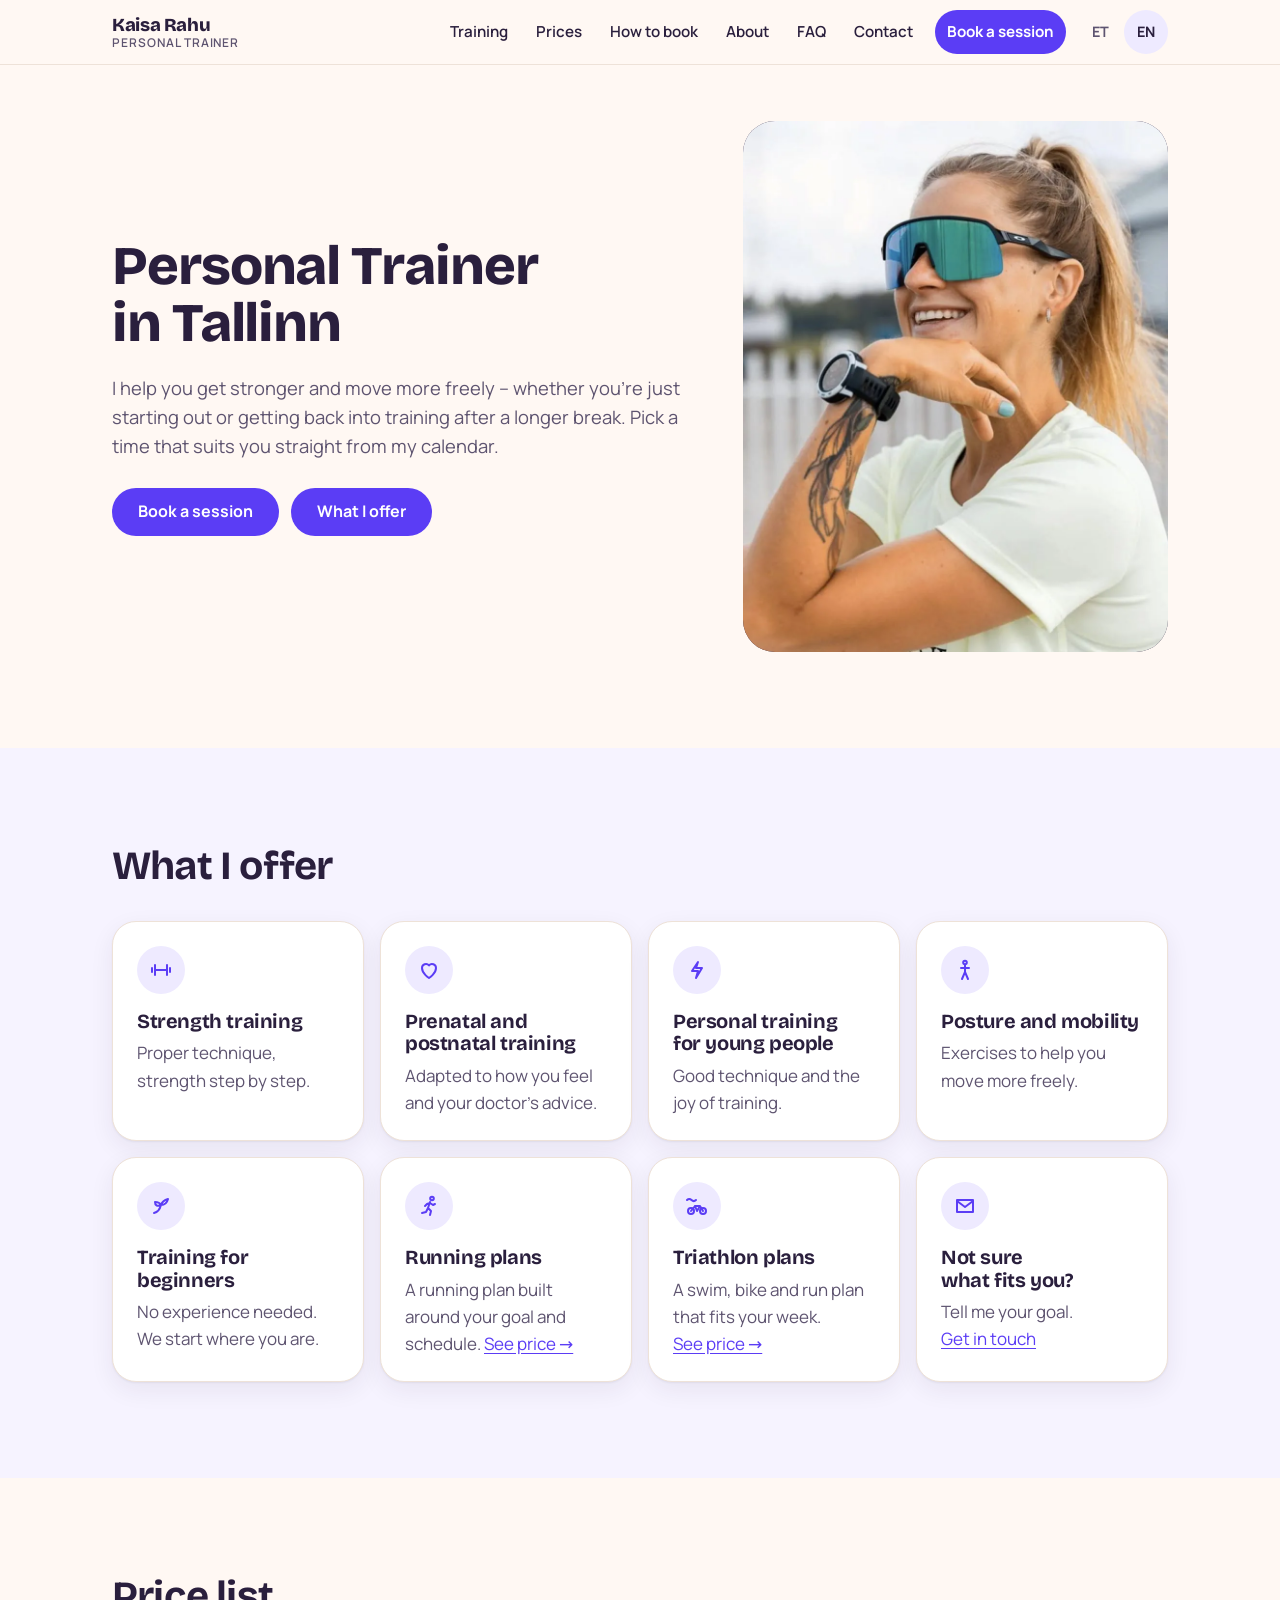
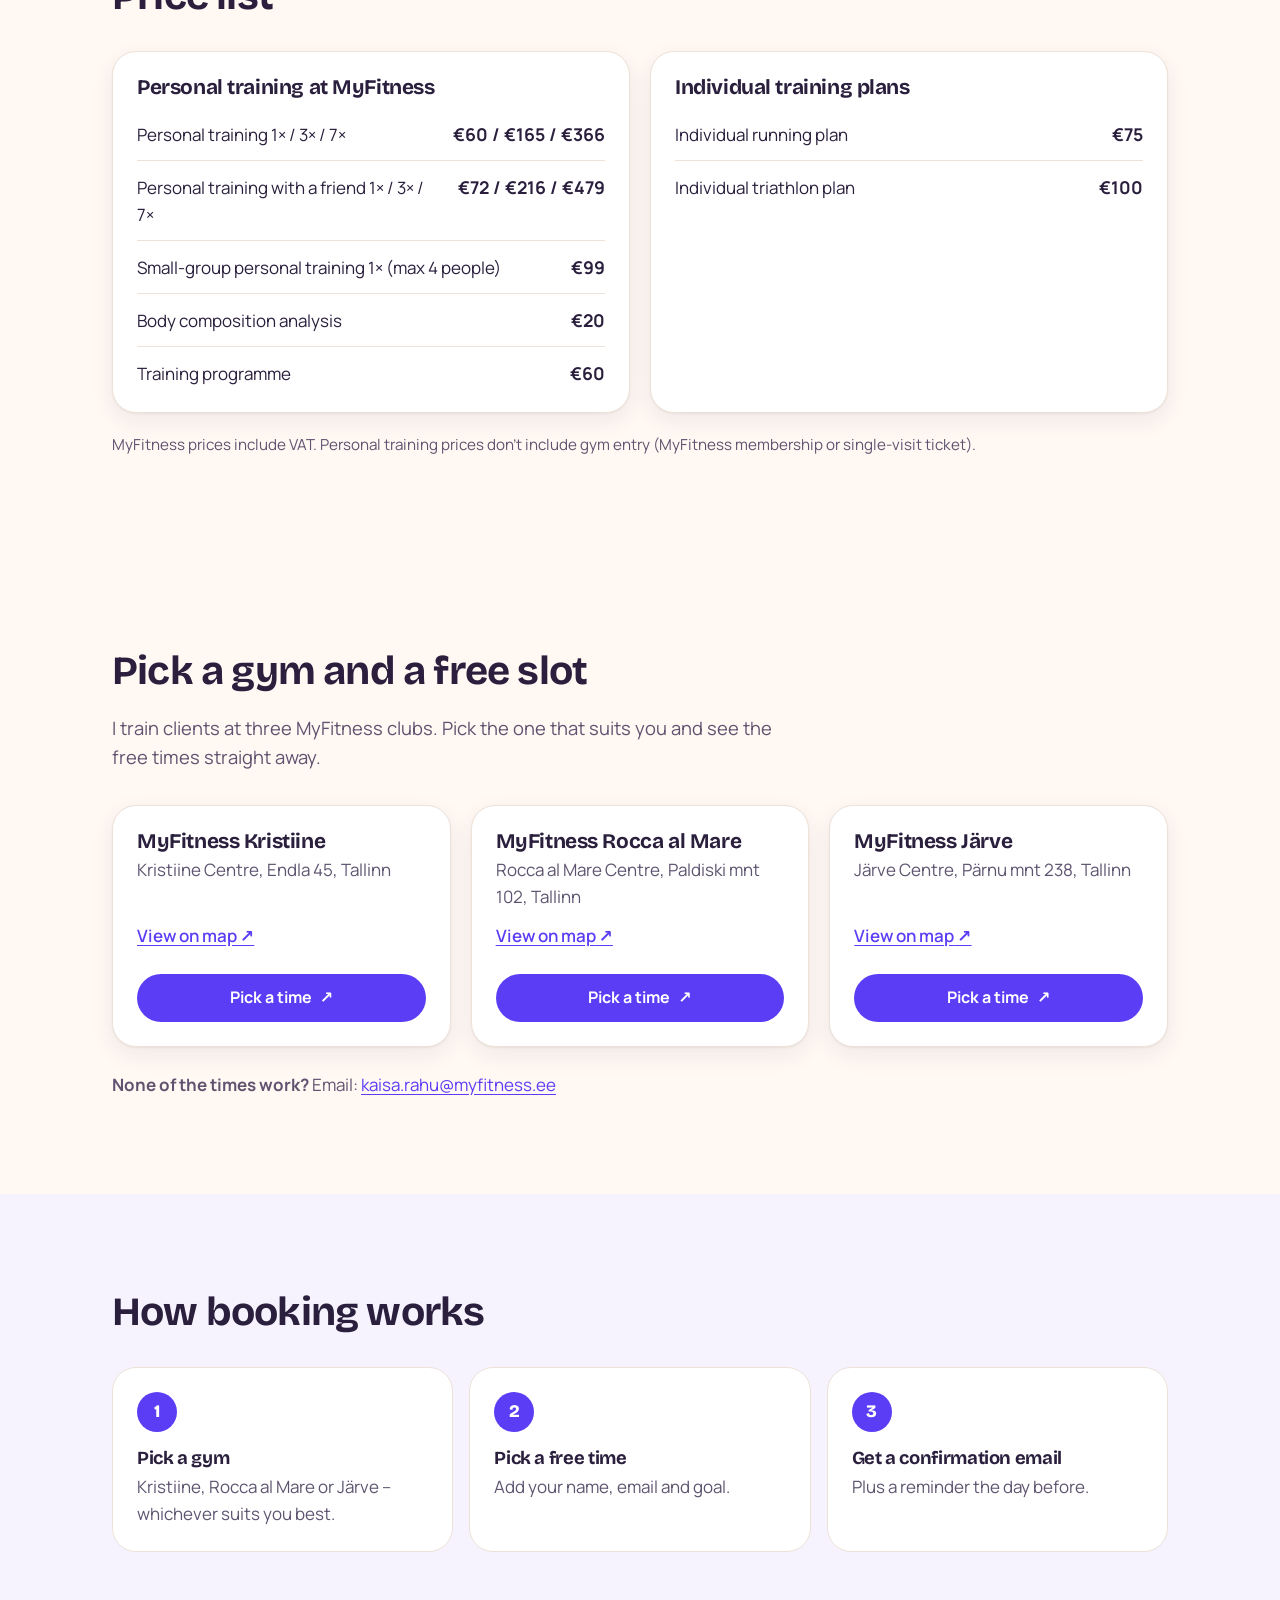
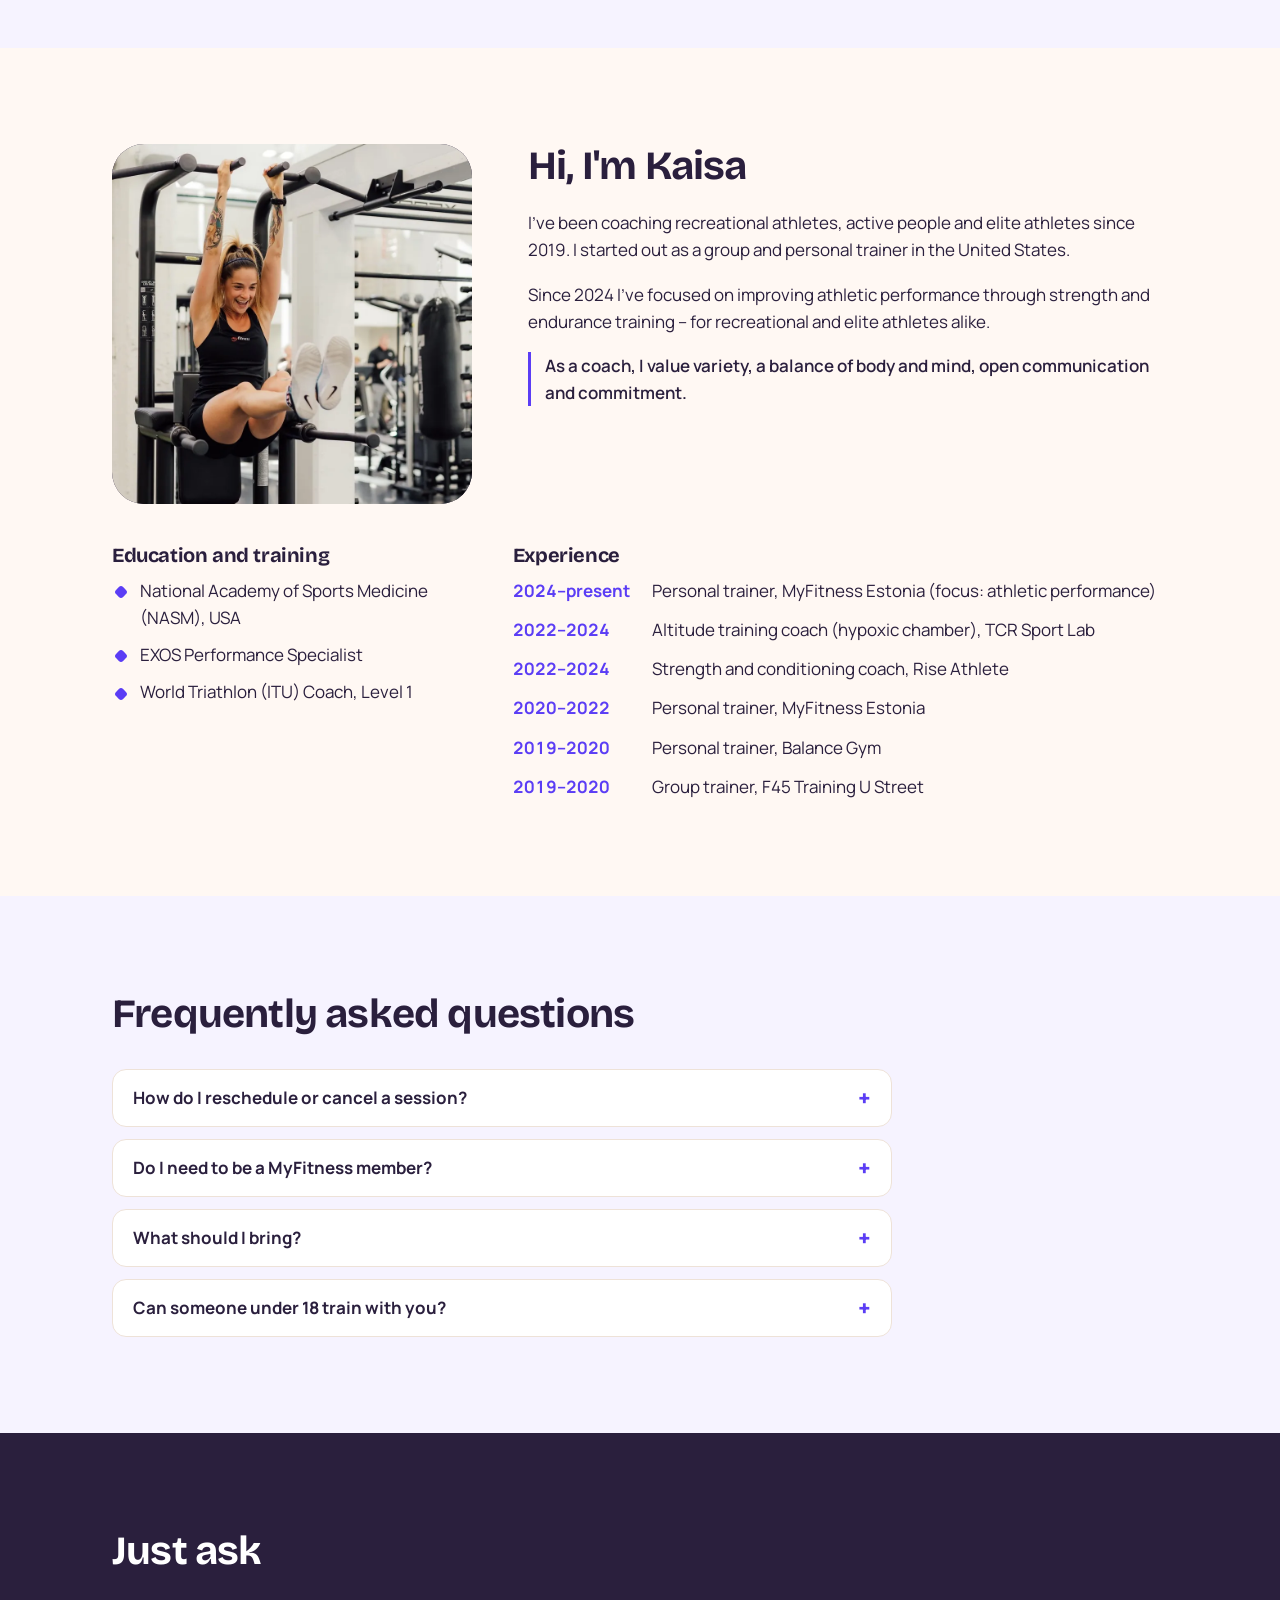
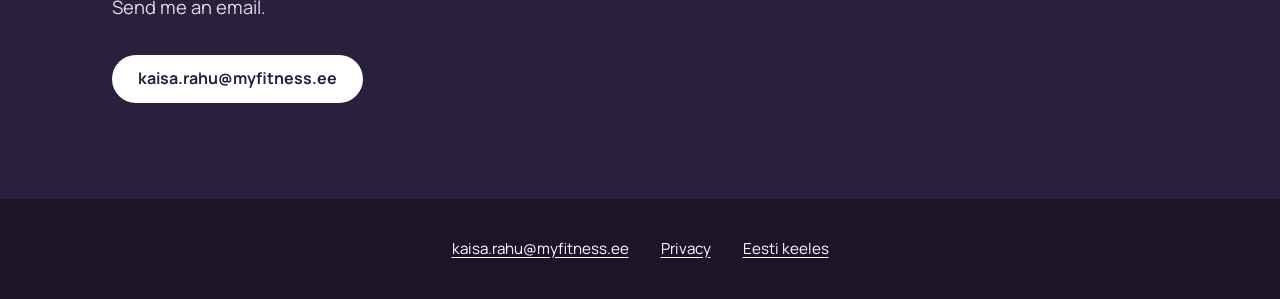
==== commit 5ff56d8f: "Plans: 75 € / 100 € final prices Co-Authored-By: Claude Opus 5.5 <noreply@anthropic.com>" ====
--- a/en/index.html
+++ b/en/index.html
@@ -322,13 +322,13 @@
           <article class="price-card" aria-labelledby="prices-plans">
             <h3 id="prices-plans">Individual training plans</h3>
             <dl class="price-list">
-              <div><dt>Individual running plan</dt><dd><strong>€95</strong></dd></div>
-              <div><dt>Individual triathlon plan</dt><dd><strong>€125</strong></dd></div>
+              <div><dt>Individual running plan</dt><dd><strong>€75</strong></dd></div>
+              <div><dt>Individual triathlon plan</dt><dd><strong>€100</strong></dd></div>
             </dl>
             <!-- TODO: confirm plan length/what's included -->
           </article>
         </div>
-        <p class="price-note">Prices include VAT. Personal training prices don't include gym entry (MyFitness membership or single-visit ticket).</p>
+        <p class="price-note">MyFitness prices include VAT. Personal training prices don't include gym entry (MyFitness membership or single-visit ticket).</p>
       </div>
     </section>
 
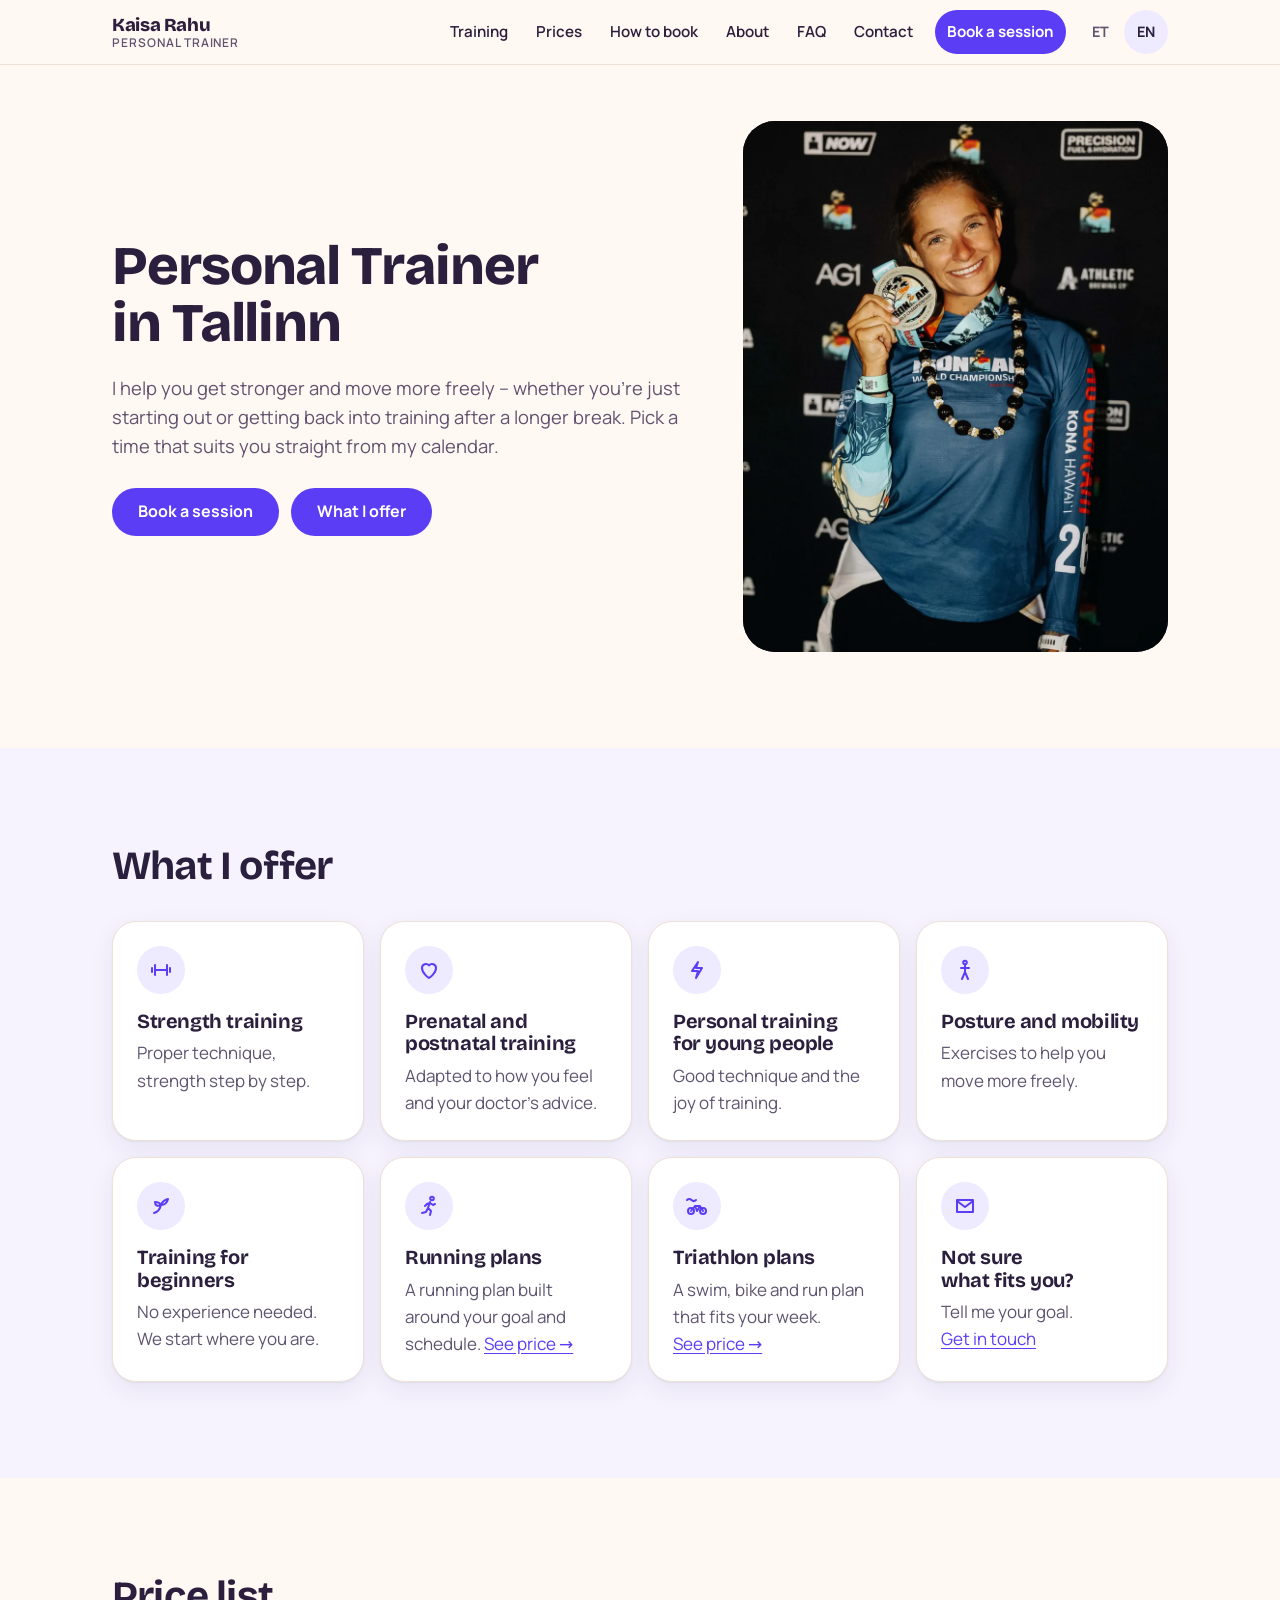
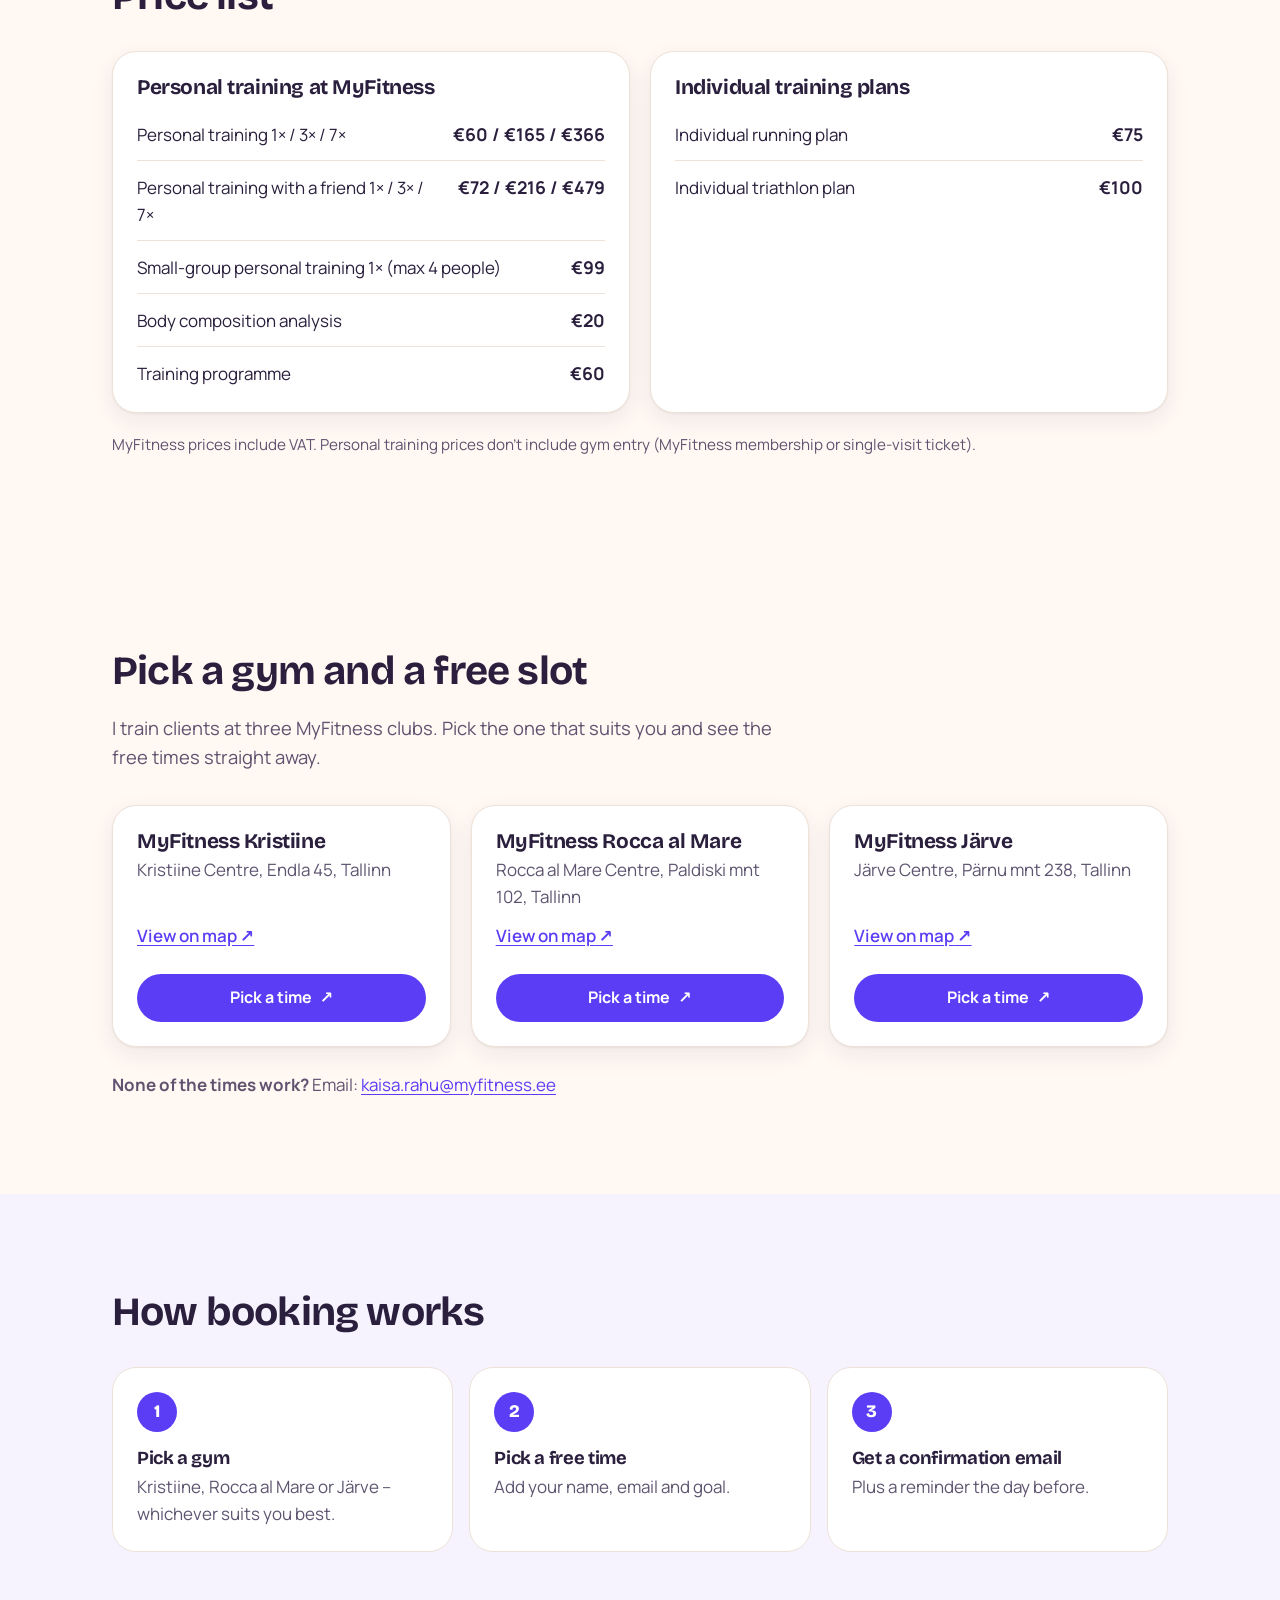
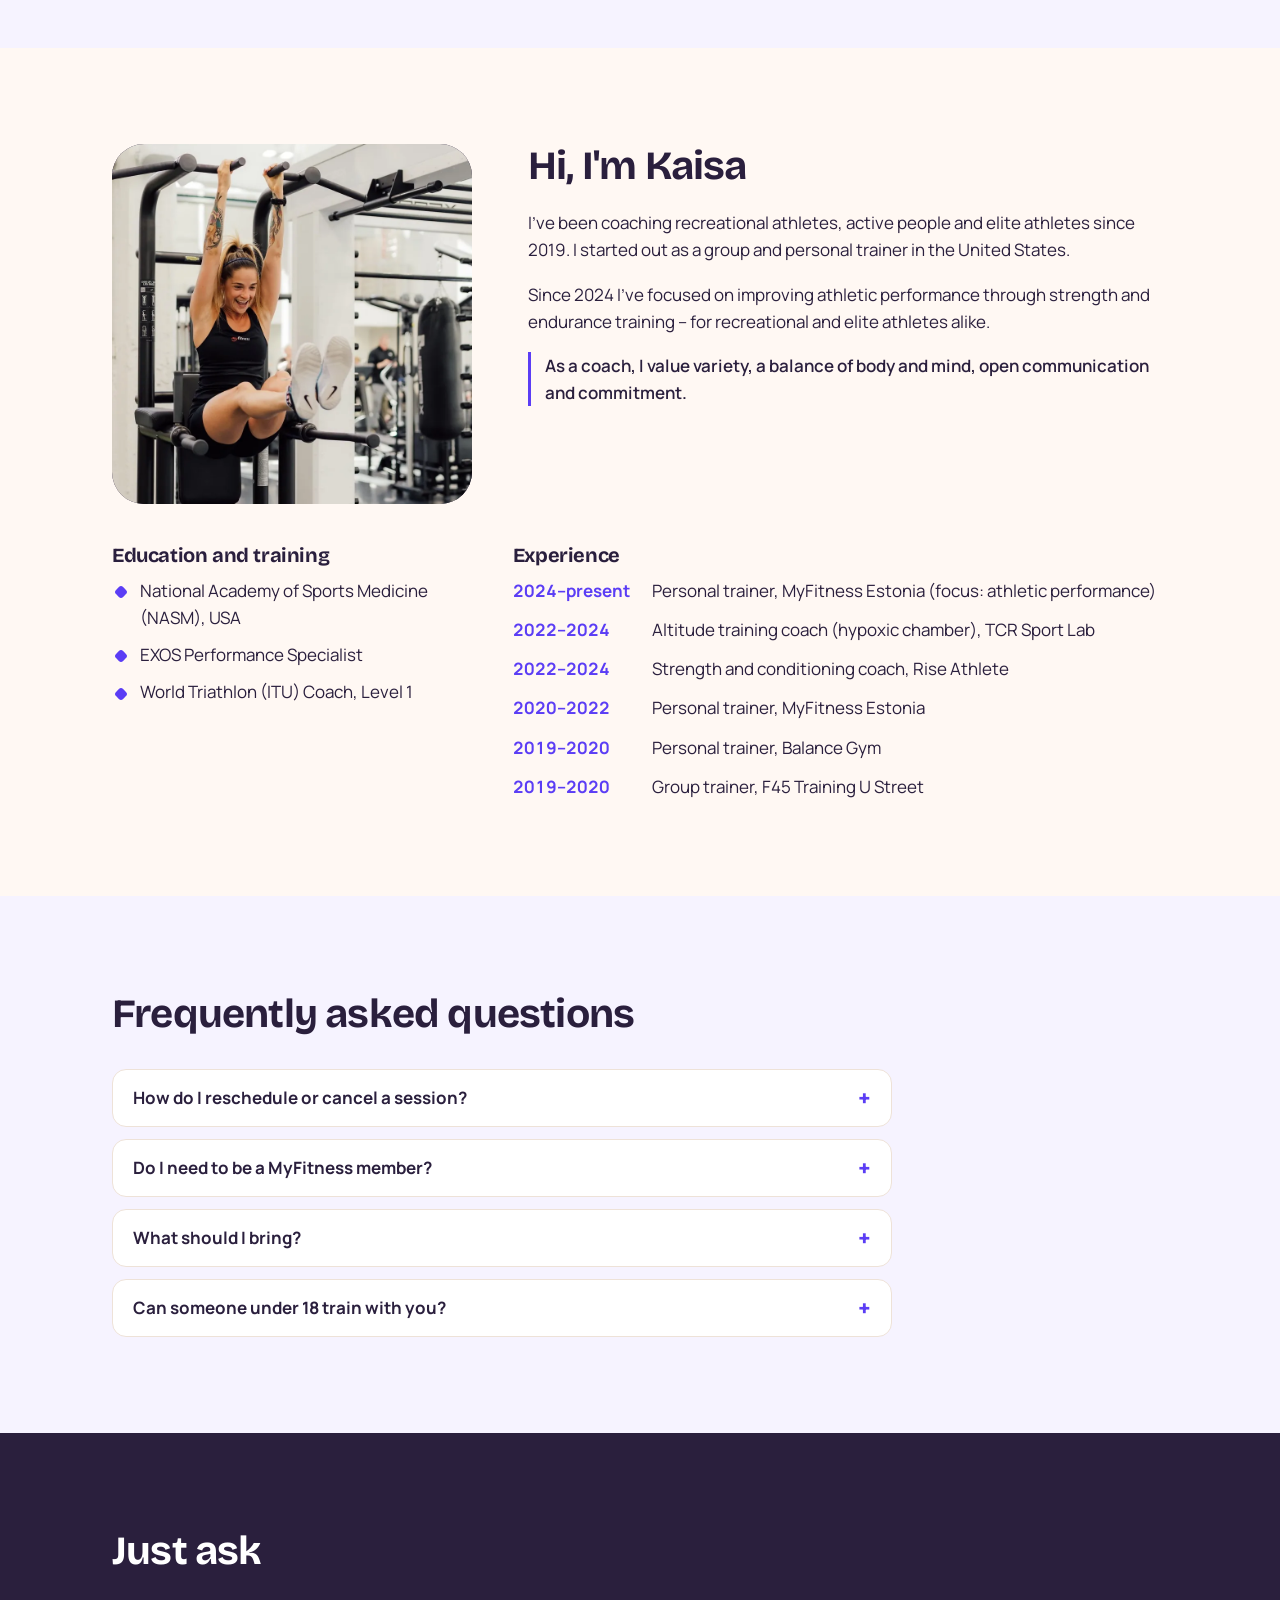
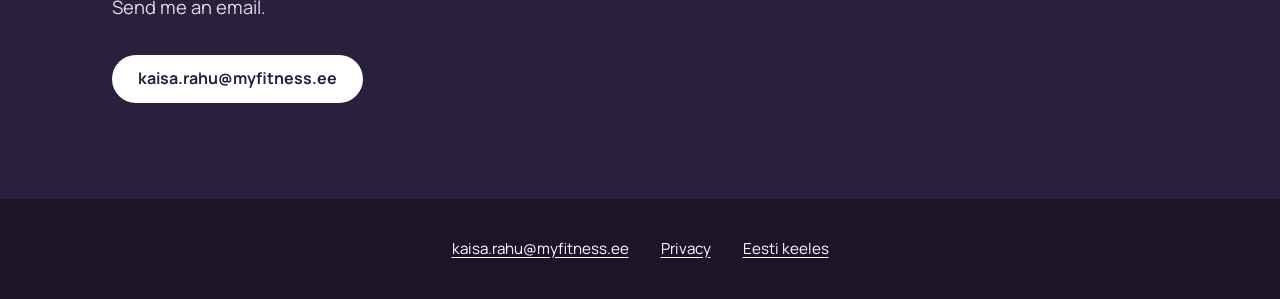
==== commit cf96957d: "Hero: new photo (Kona medal) Co-Authored-By: Claude Opus 5.5 <noreply@anthropic.com>" ====
--- a/en/index.html
+++ b/en/index.html
@@ -224,7 +224,7 @@
                   alt="Kaisa Rahu in the gym"> -->
         <!-- TEMP: photo from Kaisa's Instagram, published on the test site at the site owner's request. Rights not formally cleared: replace with a rights-cleared photo before launch (TODO #6). -->
         <div class="photo-frame">
-          <img src="../assets/img/kaisa-hero.webp" width="880" height="1100" alt="Kaisa Rahu" fetchpriority="high">
+          <img src="../assets/img/kaisa-hero.webp?v=2" width="880" height="1100" alt="Kaisa Rahu" fetchpriority="high">
         </div>
       </div>
     </section>
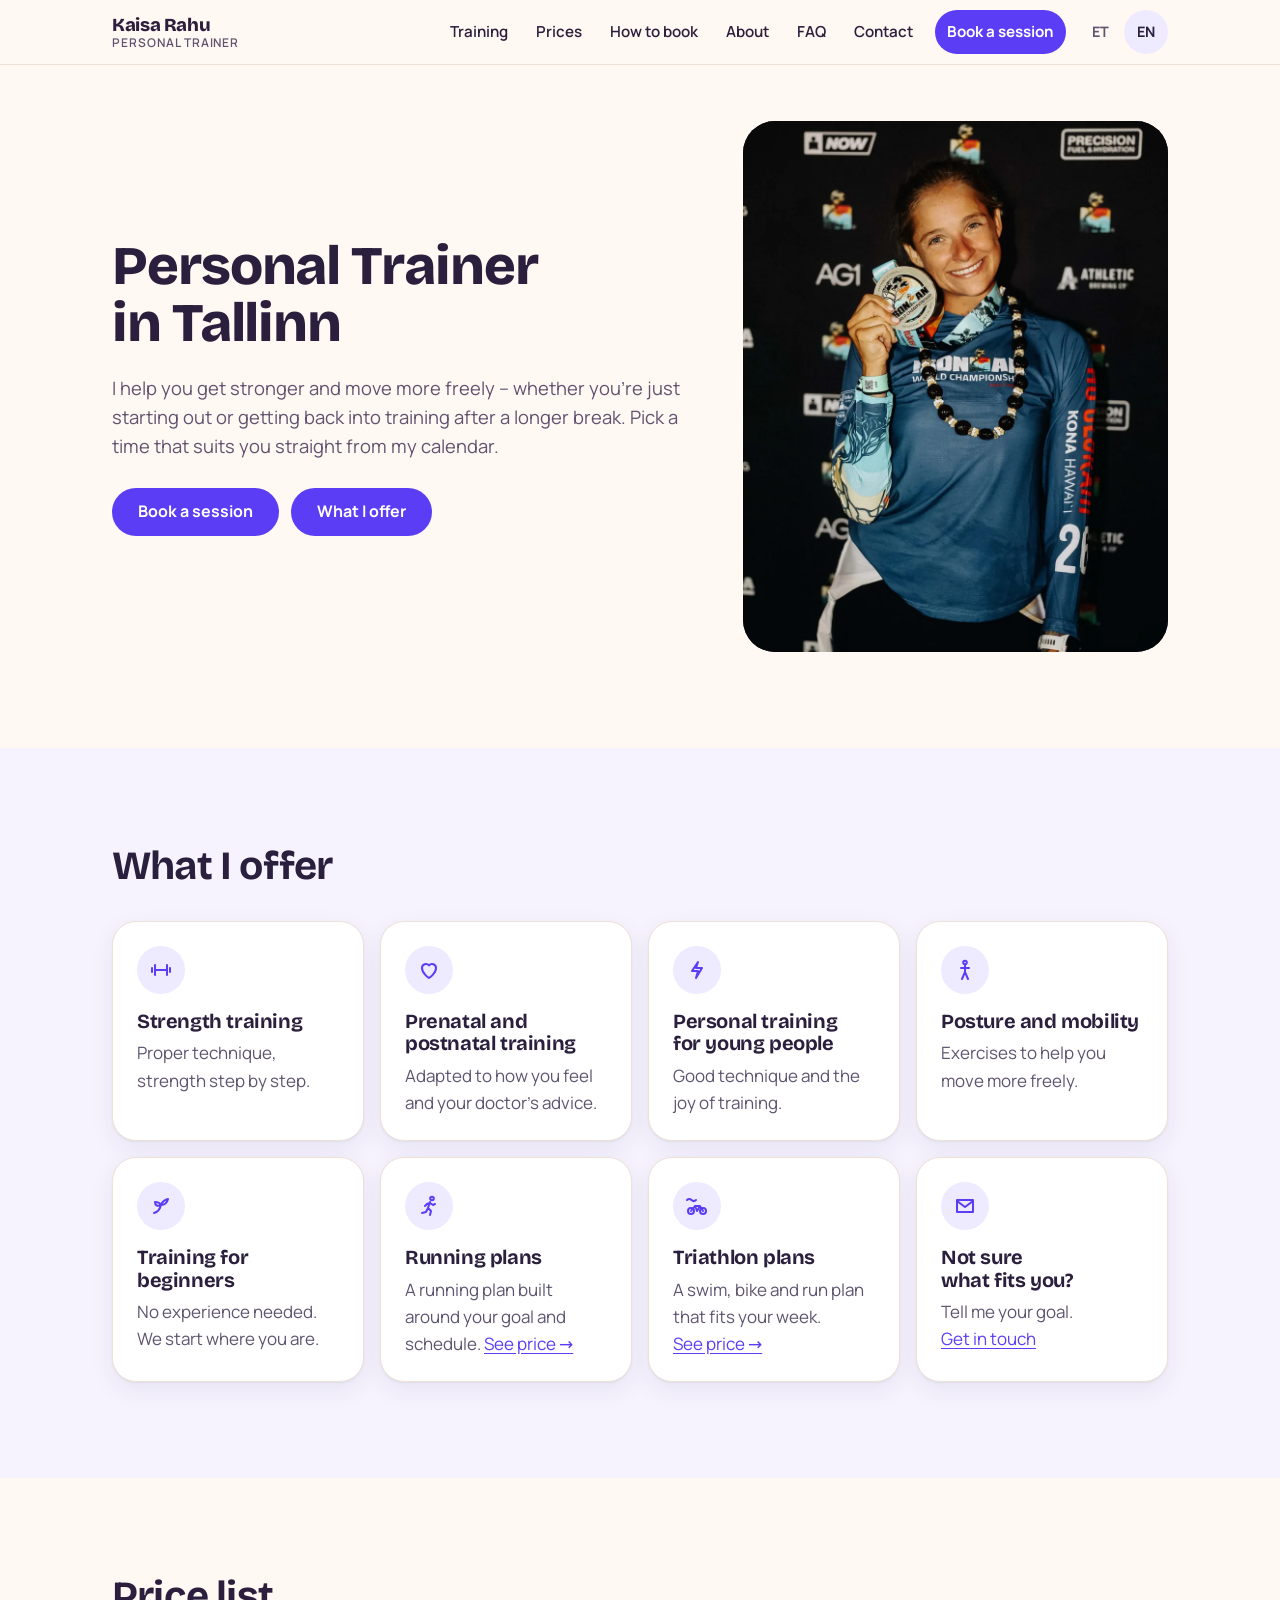
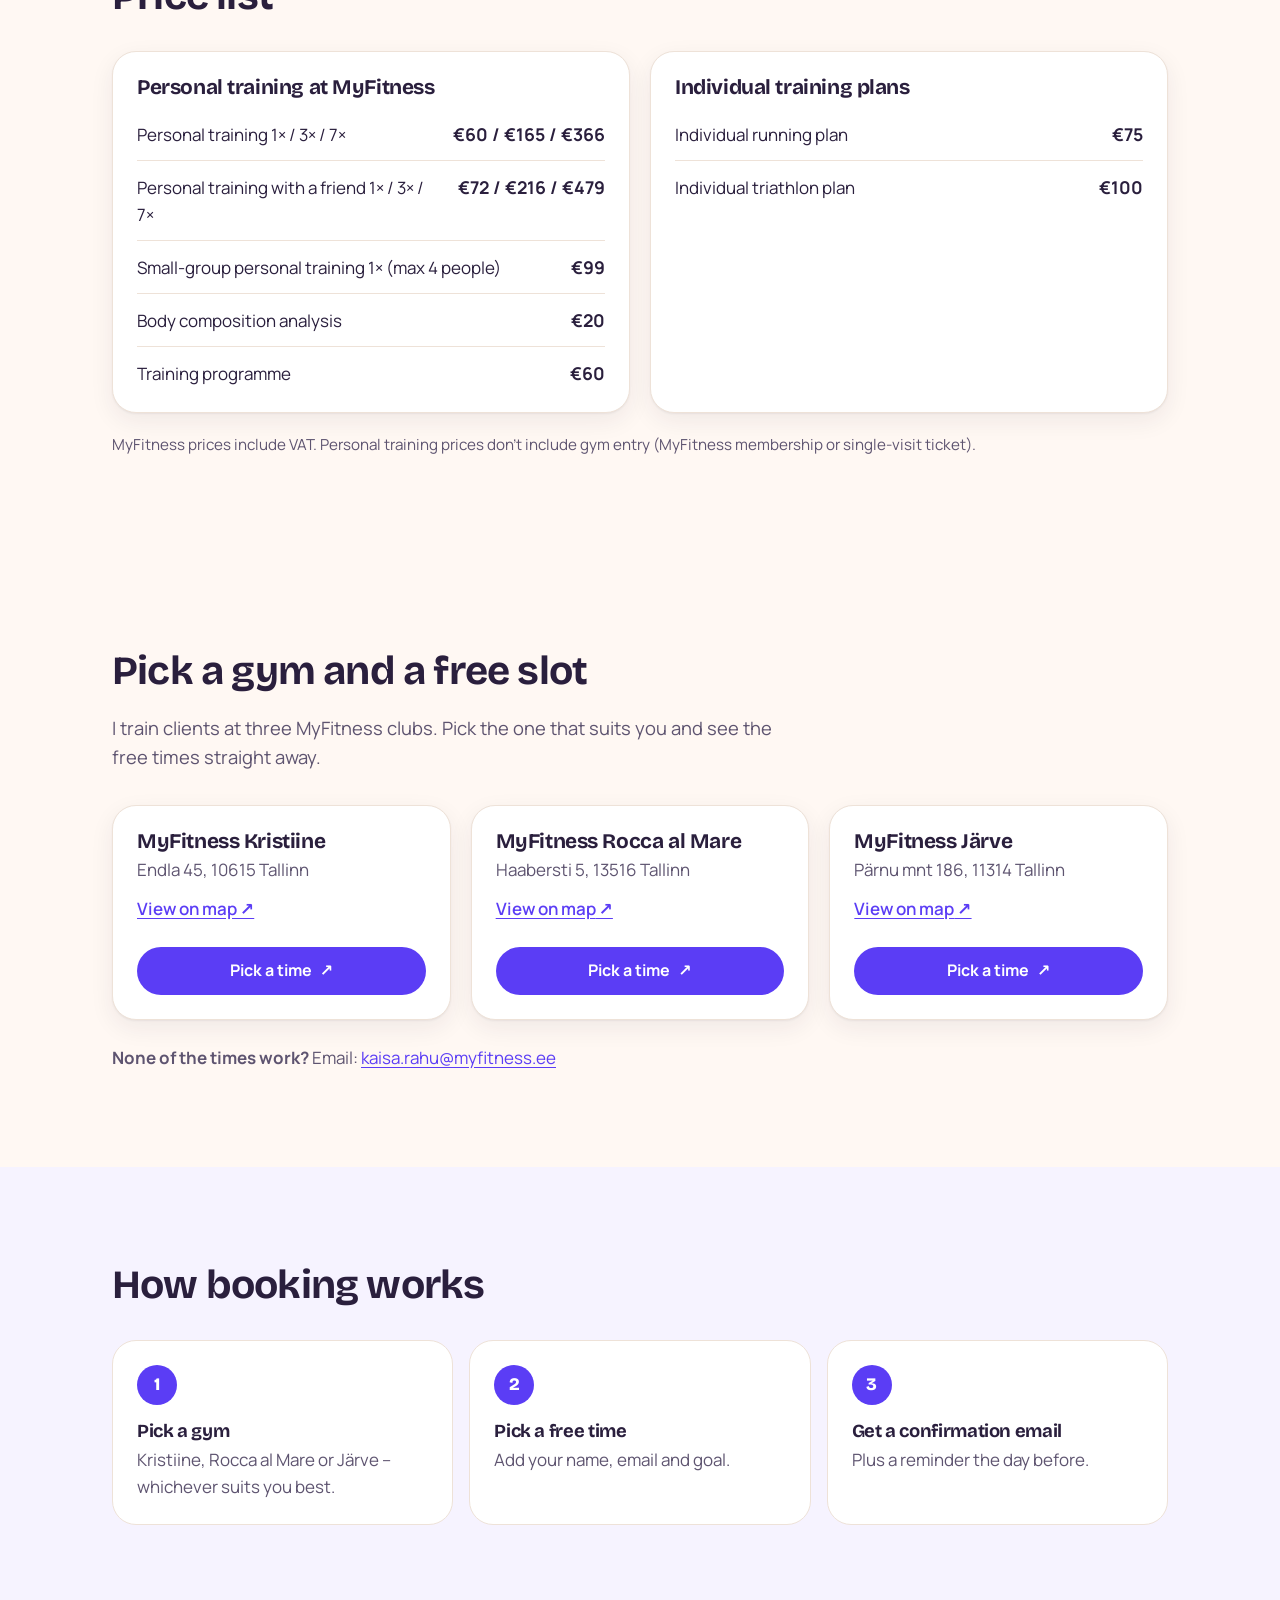
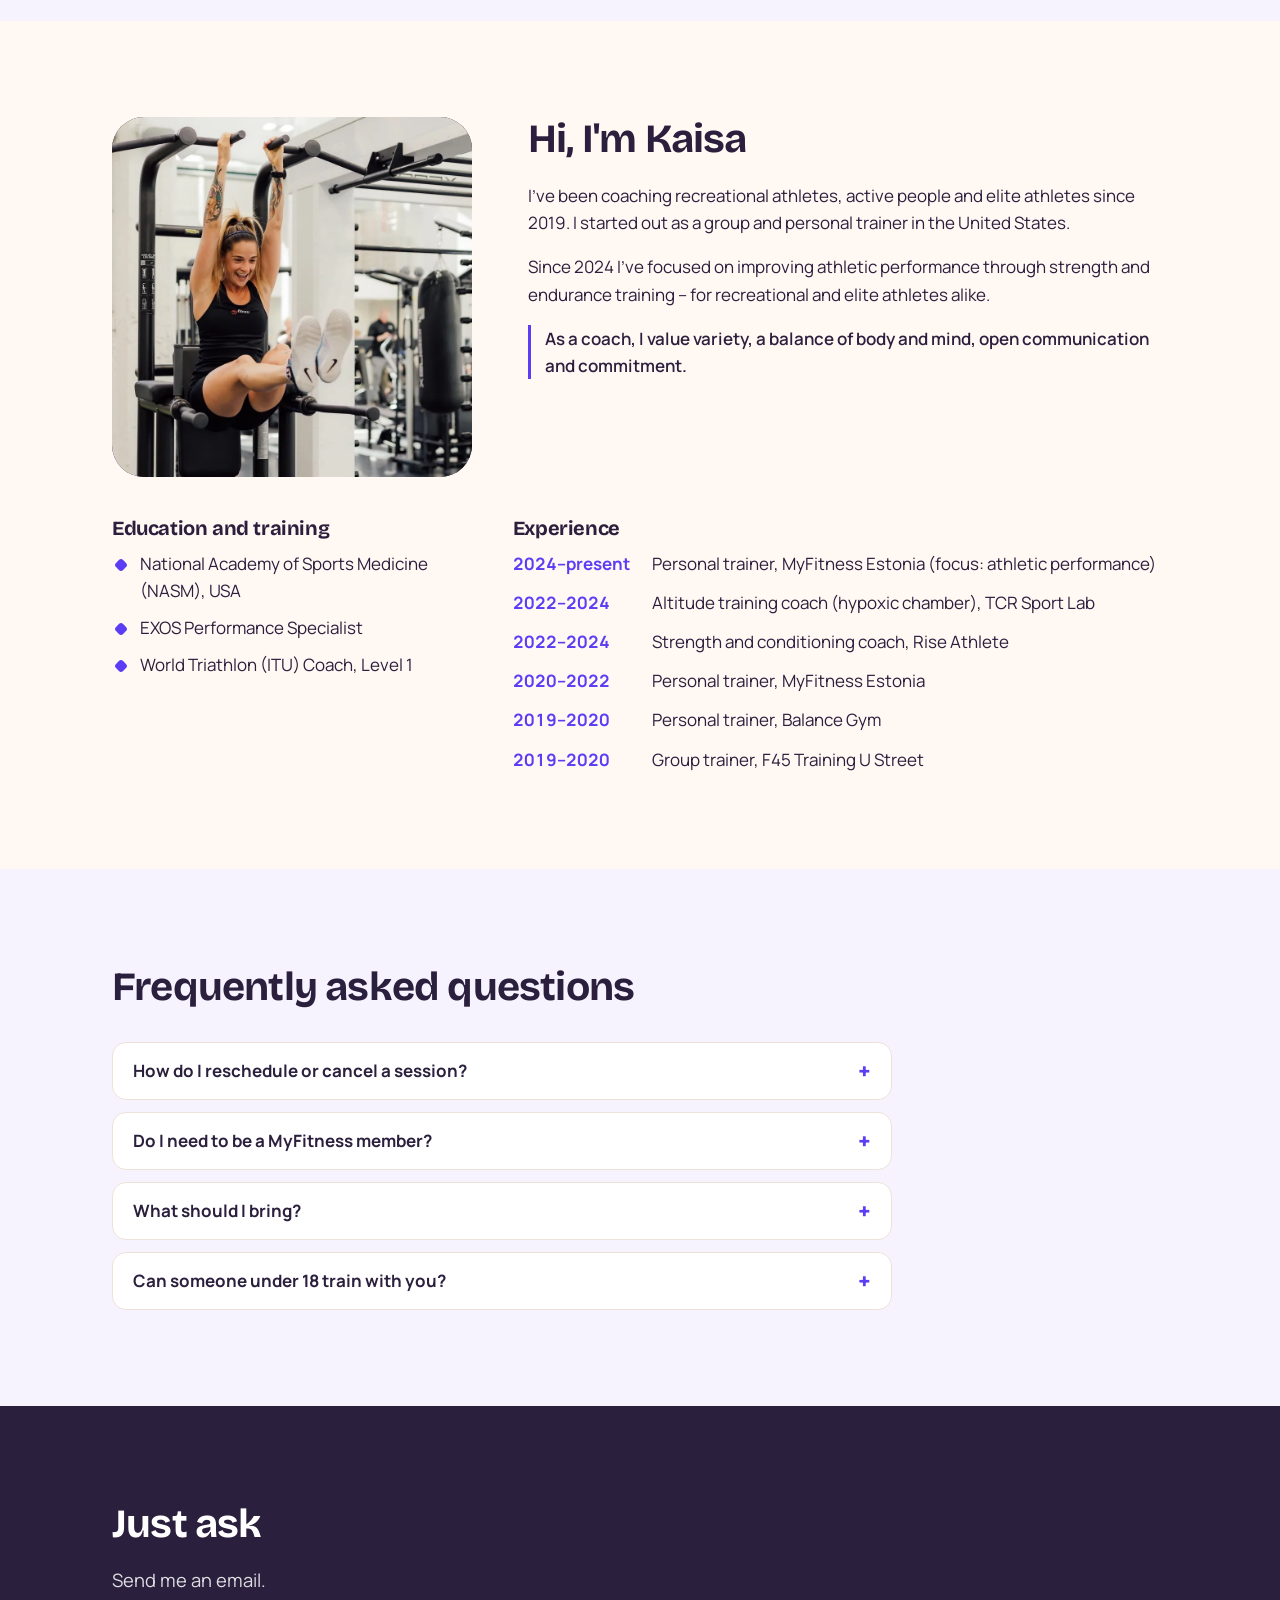
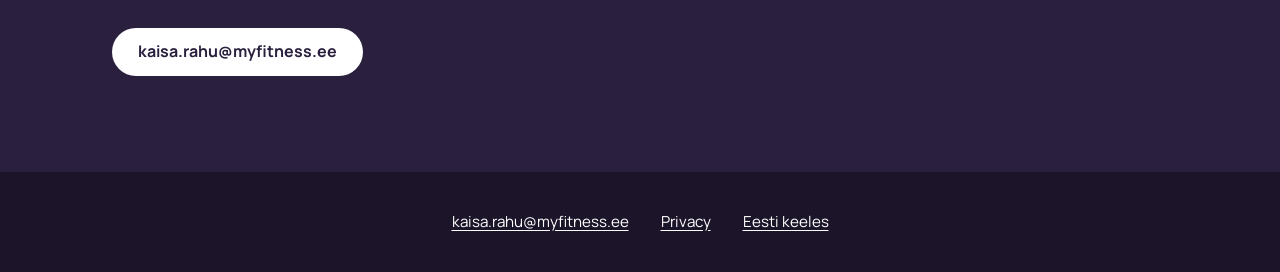
==== commit 09575f8a: "Fix gym addresses (official MyFitness addresses) Co-Authored-By: Claude Opus 5.5 <noreply@anthropic." ====
--- a/en/index.html
+++ b/en/index.html
@@ -142,6 +142,7 @@
         "address": {
           "@type": "PostalAddress",
           "streetAddress": "Endla 45",
+          "postalCode": "10615",
           "addressLocality": "Tallinn",
           "addressCountry": "EE"
         }
@@ -152,7 +153,8 @@
         "name": "MyFitness Rocca al Mare",
         "address": {
           "@type": "PostalAddress",
-          "streetAddress": "Paldiski mnt 102",
+          "streetAddress": "Haabersti 5",
+          "postalCode": "13516",
           "addressLocality": "Tallinn",
           "addressCountry": "EE"
         }
@@ -163,7 +165,8 @@
         "name": "MyFitness Järve",
         "address": {
           "@type": "PostalAddress",
-          "streetAddress": "Pärnu mnt 238",
+          "streetAddress": "Pärnu mnt 186",
+          "postalCode": "11314",
           "addressLocality": "Tallinn",
           "addressCountry": "EE"
         }
@@ -344,9 +347,8 @@
           <!-- Gym: Kristiine -->
           <article class="gym" aria-labelledby="gym-kristiine">
             <h3 id="gym-kristiine">MyFitness Kristiine</h3>
-            <!-- TODO #12: verify address against the MyFitness club page. -->
-            <p class="gym-addr">Kristiine Centre, Endla 45, Tallinn</p>
-            <a class="gym-map" href="https://www.google.com/maps/search/?api=1&amp;query=MyFitness%20Kristiine%2C%20Endla%2045%2C%20Tallinn" target="_blank" rel="noopener">View on map<span class="visually-hidden"> (opens in a new tab)</span>&nbsp;↗</a>
+            <p class="gym-addr">Endla 45, 10615 Tallinn</p>
+            <a class="gym-map" href="https://www.google.com/maps/search/?api=1&amp;query=MyFitness%20Kristiine%2C%20Endla%2045%2C%2010615%20Tallinn" target="_blank" rel="noopener">View on map<span class="visually-hidden"> (opens in a new tab)</span>&nbsp;↗</a>
             <div class="gym-cta">
               <!-- TODO #8: Cal.com username + event slug -->
               <a class="btn btn-primary btn-ext" href="https://cal.eu/kaisarahu/kristiine-pt" target="_blank" rel="noopener">Pick a time<span class="visually-hidden"> – MyFitness Kristiine (opens in a new tab)</span></a>
@@ -356,9 +358,8 @@
           <!-- Gym: Rocca al Mare -->
           <article class="gym" aria-labelledby="gym-rocca">
             <h3 id="gym-rocca">MyFitness Rocca al Mare</h3>
-            <!-- TODO #12: verify address against the MyFitness club page. -->
-            <p class="gym-addr">Rocca al Mare Centre, Paldiski mnt 102, Tallinn</p>
-            <a class="gym-map" href="https://www.google.com/maps/search/?api=1&amp;query=MyFitness%20Rocca%20al%20Mare%2C%20Paldiski%20mnt%20102%2C%20Tallinn" target="_blank" rel="noopener">View on map<span class="visually-hidden"> (opens in a new tab)</span>&nbsp;↗</a>
+            <p class="gym-addr">Haabersti 5, 13516 Tallinn</p>
+            <a class="gym-map" href="https://www.google.com/maps/search/?api=1&amp;query=MyFitness%20Rocca%20al%20Mare%2C%20Haabersti%205%2C%2013516%20Tallinn" target="_blank" rel="noopener">View on map<span class="visually-hidden"> (opens in a new tab)</span>&nbsp;↗</a>
             <div class="gym-cta">
               <!-- TODO #8: Cal.com username + event slug -->
               <a class="btn btn-primary btn-ext" href="https://cal.eu/kaisarahu/rocca-pt" target="_blank" rel="noopener">Pick a time<span class="visually-hidden"> – MyFitness Rocca al Mare (opens in a new tab)</span></a>
@@ -367,9 +368,8 @@
           <!-- Gym: Järve -->
           <article class="gym" aria-labelledby="gym-jarve">
             <h3 id="gym-jarve">MyFitness Järve</h3>
-            <!-- TODO #12: verify address against the MyFitness club page. -->
-            <p class="gym-addr">Järve Centre, Pärnu mnt 238, Tallinn</p>
-            <a class="gym-map" href="https://www.google.com/maps/search/?api=1&amp;query=MyFitness%20J%C3%A4rve%2C%20P%C3%A4rnu%20mnt%20238%2C%20Tallinn" target="_blank" rel="noopener">View on map<span class="visually-hidden"> (opens in a new tab)</span>&nbsp;↗</a>
+            <p class="gym-addr">Pärnu mnt 186, 11314 Tallinn</p>
+            <a class="gym-map" href="https://www.google.com/maps/search/?api=1&amp;query=MyFitness%20J%C3%A4rve%2C%20P%C3%A4rnu%20mnt%20186%2C%2011314%20Tallinn" target="_blank" rel="noopener">View on map<span class="visually-hidden"> (opens in a new tab)</span>&nbsp;↗</a>
             <div class="gym-cta">
               <!-- TODO #8: Cal.com username + event slug -->
               <a class="btn btn-primary btn-ext" href="https://cal.eu/kaisarahu/jarve-pt" target="_blank" rel="noopener">Pick a time<span class="visually-hidden"> – MyFitness Järve (opens in a new tab)</span></a>
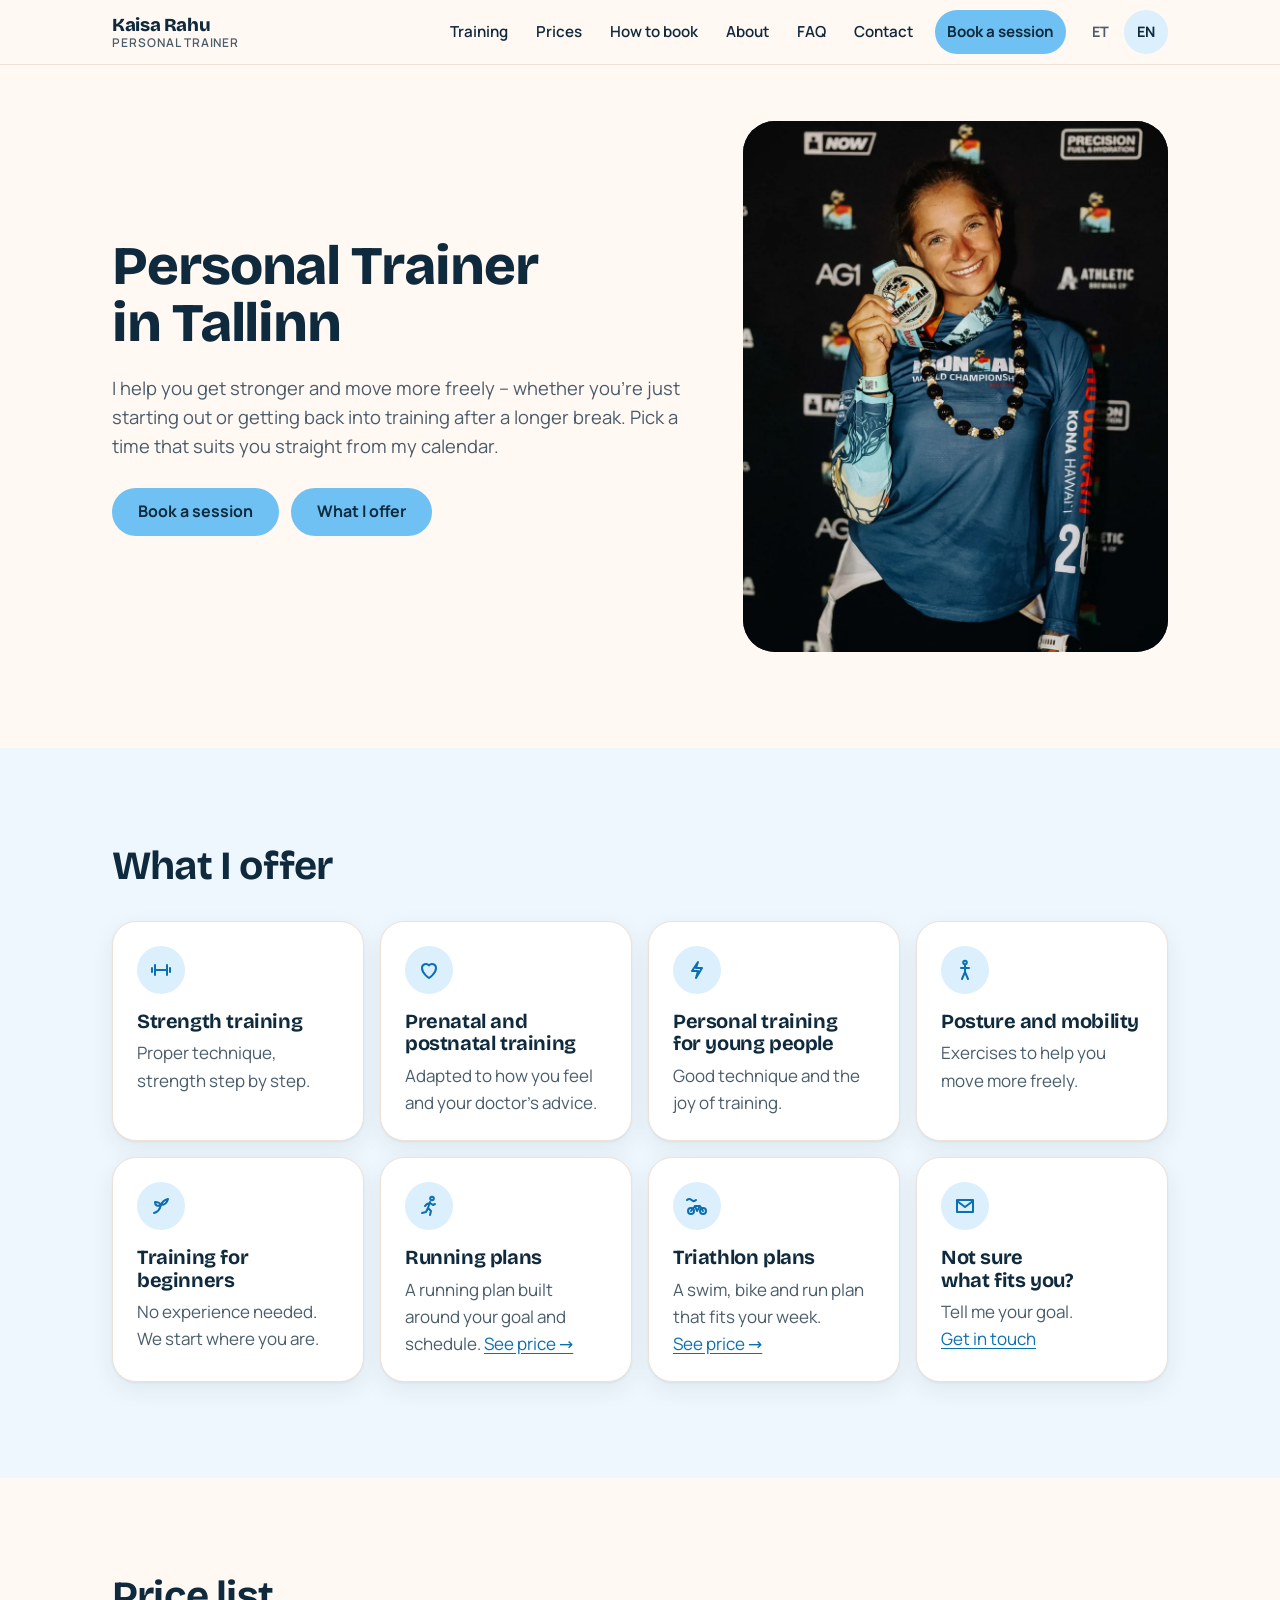
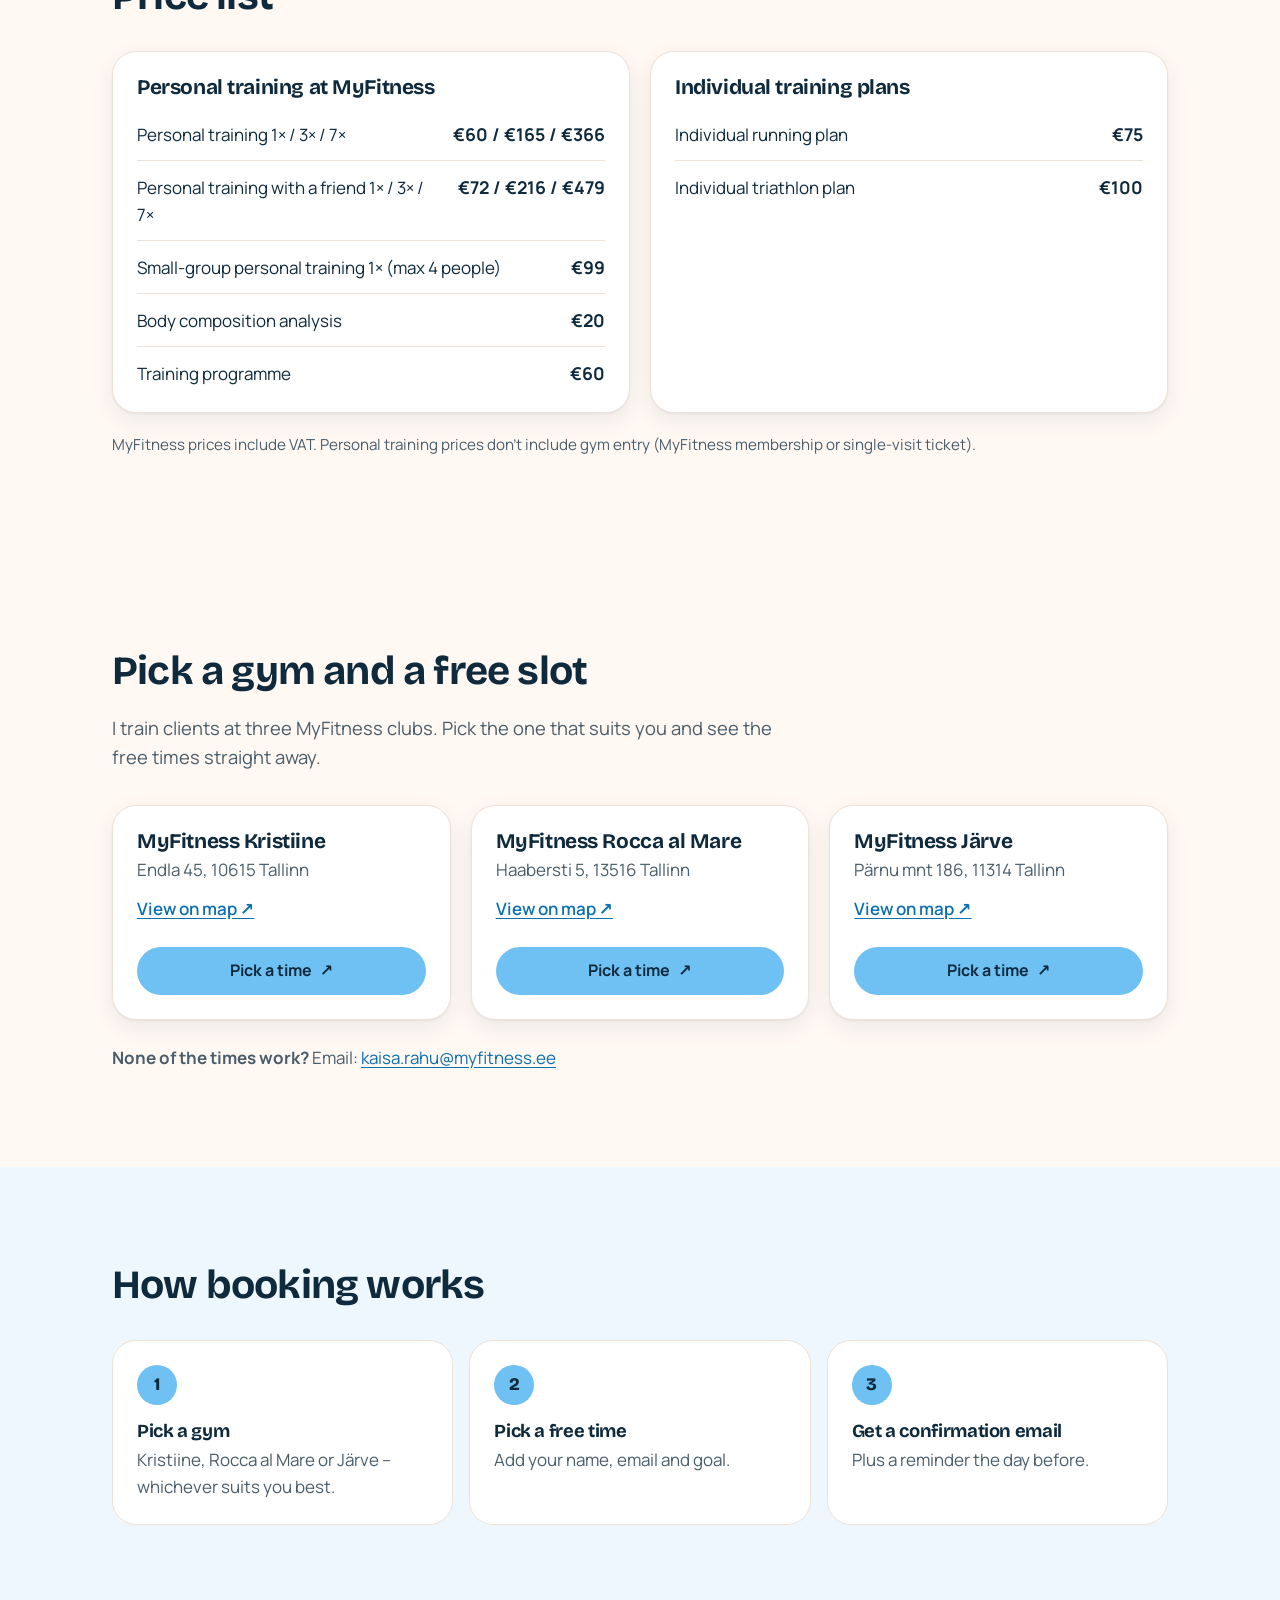
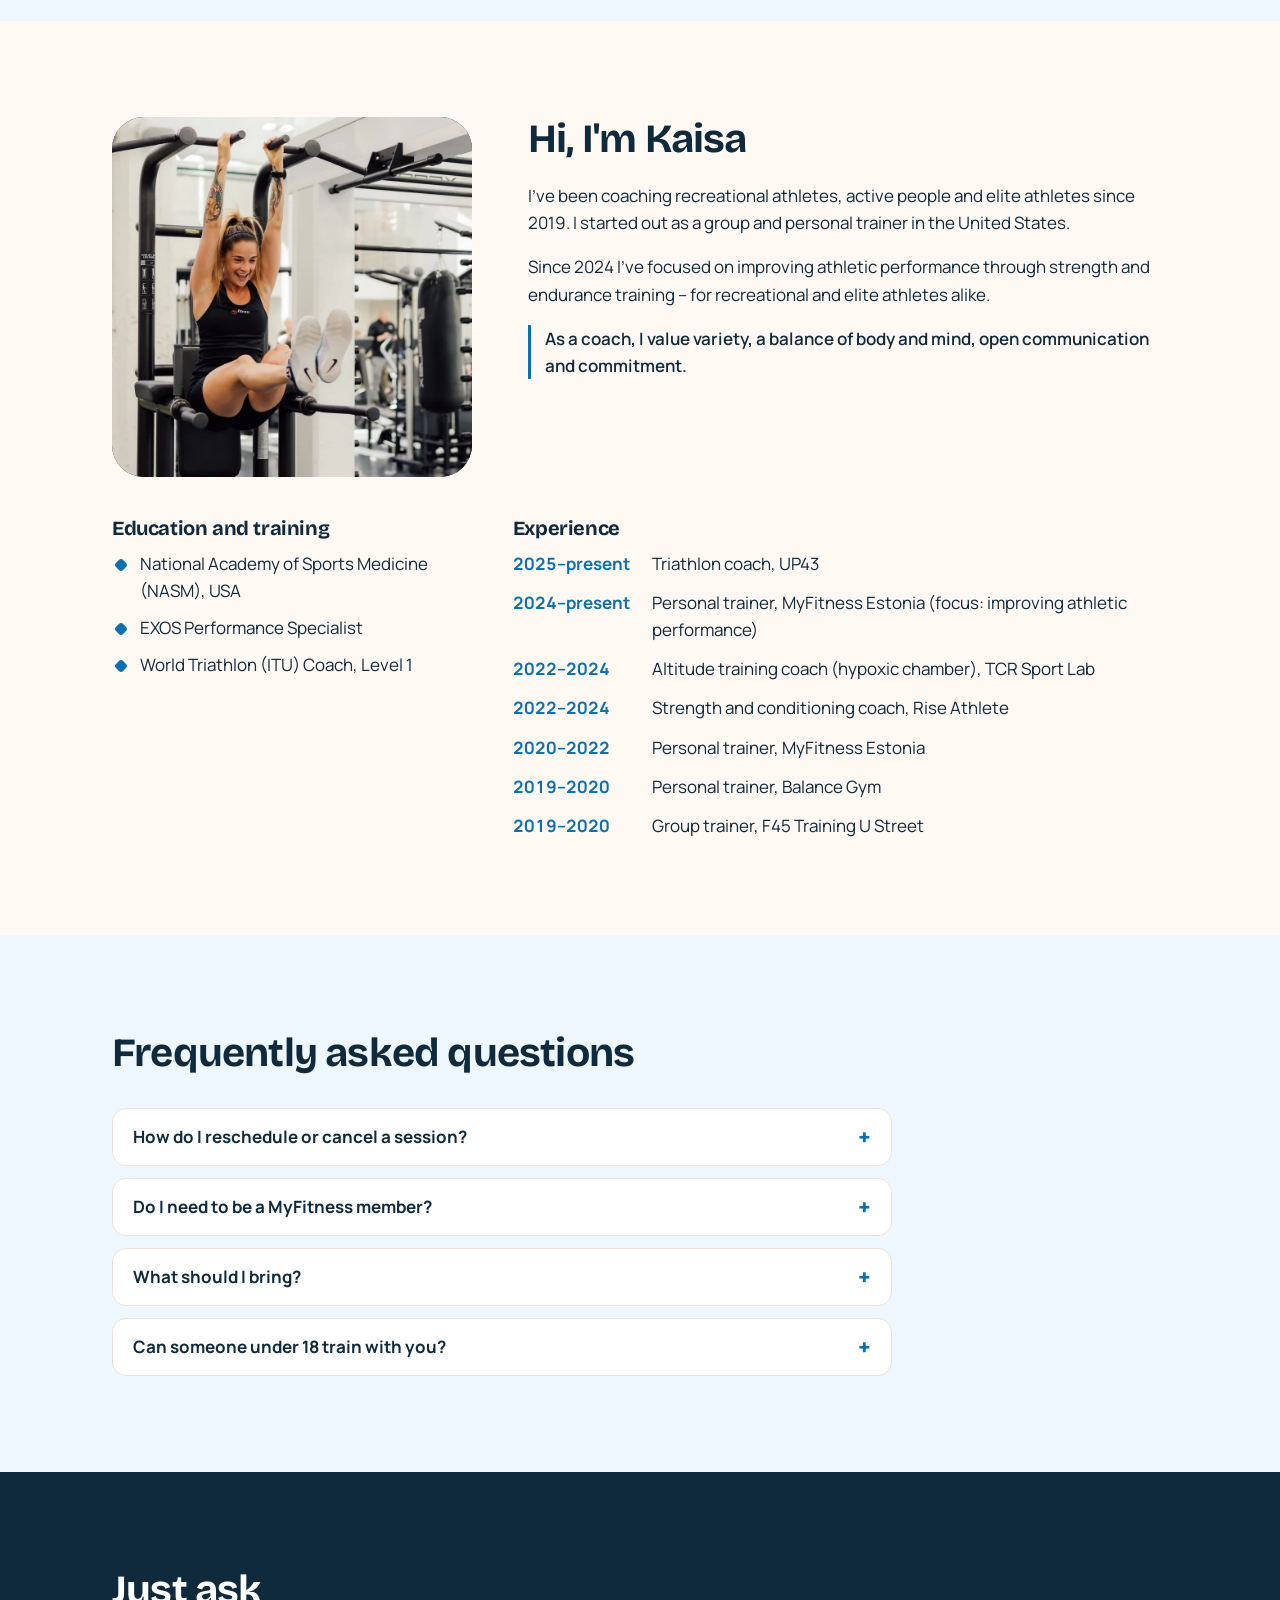
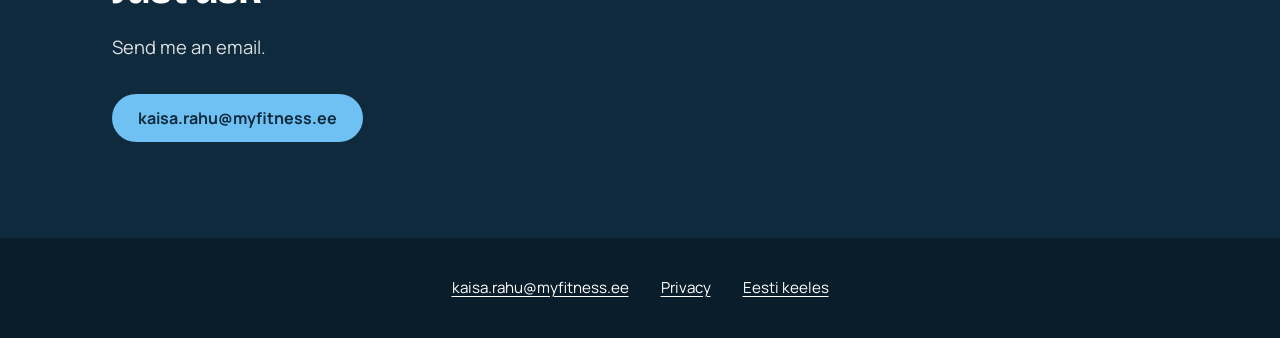
==== commit 9909d21e: "Light blue palette, UP43 experience - Replace violet/plum tokens with light blue + navy (CSS, favico" ====
--- a/en/index.html
+++ b/en/index.html
@@ -112,7 +112,7 @@
           {
             "@type": "Offer",
             "name": "Personal training – MyFitness Kristiine",
-            "url": "https://cal.eu/kaisarahu/kristiine-pt",
+            "url": "https://cal.com/kaisarahu/kristiine-pt",
             "availableAtOrFrom": {
               "@id": "https://kaisarahu.ee/#place-kristiine"
             }
@@ -120,7 +120,7 @@
           {
             "@type": "Offer",
             "name": "Personal training – MyFitness Rocca al Mare",
-            "url": "https://cal.eu/kaisarahu/rocca-pt",
+            "url": "https://cal.com/kaisarahu/rocca-pt",
             "availableAtOrFrom": {
               "@id": "https://kaisarahu.ee/#place-rocca"
             }
@@ -128,7 +128,7 @@
           {
             "@type": "Offer",
             "name": "Personal training – MyFitness Järve",
-            "url": "https://cal.eu/kaisarahu/jarve-pt",
+            "url": "https://cal.com/kaisarahu/jarve-pt",
             "availableAtOrFrom": {
               "@id": "https://kaisarahu.ee/#place-jarve"
             }
@@ -350,8 +350,7 @@
             <p class="gym-addr">Endla 45, 10615 Tallinn</p>
             <a class="gym-map" href="https://www.google.com/maps/search/?api=1&amp;query=MyFitness%20Kristiine%2C%20Endla%2045%2C%2010615%20Tallinn" target="_blank" rel="noopener">View on map<span class="visually-hidden"> (opens in a new tab)</span>&nbsp;↗</a>
             <div class="gym-cta">
-              <!-- TODO #8: Cal.com username + event slug -->
-              <a class="btn btn-primary btn-ext" href="https://cal.eu/kaisarahu/kristiine-pt" target="_blank" rel="noopener">Pick a time<span class="visually-hidden"> – MyFitness Kristiine (opens in a new tab)</span></a>
+              <a class="btn btn-primary btn-ext" href="https://cal.com/kaisarahu/kristiine-pt" target="_blank" rel="noopener">Pick a time<span class="visually-hidden"> – MyFitness Kristiine (opens in a new tab)</span></a>
             </div>
           </article>
 
@@ -361,8 +360,7 @@
             <p class="gym-addr">Haabersti 5, 13516 Tallinn</p>
             <a class="gym-map" href="https://www.google.com/maps/search/?api=1&amp;query=MyFitness%20Rocca%20al%20Mare%2C%20Haabersti%205%2C%2013516%20Tallinn" target="_blank" rel="noopener">View on map<span class="visually-hidden"> (opens in a new tab)</span>&nbsp;↗</a>
             <div class="gym-cta">
-              <!-- TODO #8: Cal.com username + event slug -->
-              <a class="btn btn-primary btn-ext" href="https://cal.eu/kaisarahu/rocca-pt" target="_blank" rel="noopener">Pick a time<span class="visually-hidden"> – MyFitness Rocca al Mare (opens in a new tab)</span></a>
+              <a class="btn btn-primary btn-ext" href="https://cal.com/kaisarahu/rocca-pt" target="_blank" rel="noopener">Pick a time<span class="visually-hidden"> – MyFitness Rocca al Mare (opens in a new tab)</span></a>
             </div>
           </article>
           <!-- Gym: Järve -->
@@ -371,8 +369,7 @@
             <p class="gym-addr">Pärnu mnt 186, 11314 Tallinn</p>
             <a class="gym-map" href="https://www.google.com/maps/search/?api=1&amp;query=MyFitness%20J%C3%A4rve%2C%20P%C3%A4rnu%20mnt%20186%2C%2011314%20Tallinn" target="_blank" rel="noopener">View on map<span class="visually-hidden"> (opens in a new tab)</span>&nbsp;↗</a>
             <div class="gym-cta">
-              <!-- TODO #8: Cal.com username + event slug -->
-              <a class="btn btn-primary btn-ext" href="https://cal.eu/kaisarahu/jarve-pt" target="_blank" rel="noopener">Pick a time<span class="visually-hidden"> – MyFitness Järve (opens in a new tab)</span></a>
+              <a class="btn btn-primary btn-ext" href="https://cal.com/kaisarahu/jarve-pt" target="_blank" rel="noopener">Pick a time<span class="visually-hidden"> – MyFitness Järve (opens in a new tab)</span></a>
             </div>
           </article>
         </div>
@@ -431,7 +428,8 @@
           <div>
             <h3>Experience</h3>
             <ol class="xp">
-              <li><strong>2024–present</strong> <span>Personal trainer, MyFitness Estonia (focus: athletic performance)</span></li>
+              <li><strong>2025–present</strong> <span>Triathlon coach, UP43</span></li>
+              <li><strong>2024–present</strong> <span>Personal trainer, MyFitness Estonia (focus: improving athletic performance)</span></li>
               <li><strong>2022–2024</strong> <span>Altitude training coach (hypoxic chamber), TCR Sport Lab</span></li>
               <li><strong>2022–2024</strong> <span>Strength and conditioning coach, Rise Athlete</span></li>
               <li><strong>2020–2022</strong> <span>Personal trainer, MyFitness Estonia</span></li>
--- a/assets/css/style.css
+++ b/assets/css/style.css
@@ -36,19 +36,19 @@
 
 /* ---------- Tokens ---------- */
 :root {
-  --bg: #fff8f3;
-  --bg-alt: #f6f3ff;
+  --bg: #fff8f3;            /* cream */
   --surface: #ffffff;
-  --ink: #2a1f3d;
-  --muted: #5e5470;
   --line: #eee2d8;
-  --violet: #5b3df5;       /* the only accent. White text on violet: AA */
-  --violet-hover: #4a2fd9;
-  --violet-tint: #eeeaff;
-  --plum: #2a1f3d;
-  --plum-dark: #1c1429;
-  --plum-soft: #4b3b78;    /* photo placeholder gradient end only */
-  --focus: #2a1f3d;        /* differs from the button colour */
+  --ink: #0f2a3d;           /* deep navy: text, headings */
+  --muted: #4a5d6b;
+  --accent: #6ec1f2;        /* light blue: button backgrounds. Always navy text on it, never white */
+  --accent-hover: #4fb0ea;
+  --accent-ink: #0b6fb0;    /* blue for TEXT on light backgrounds: links, years, FAQ +, markers, icon strokes */
+  --accent-tint: #dceffc;   /* icon circles, pills */
+  --alt-bg: #eef7fd;        /* .section-alt */
+  --dark: #0f2a3d;          /* contact section */
+  --dark-2: #0a1d2b;        /* footer */
+  --focus: #0f2a3d;         /* 3px ring with offset; differs from the button colour */
 
   --font-body: "Manrope", system-ui, -apple-system, "Segoe UI", Roboto, sans-serif;
   --font-head: "Bricolage Grotesque", system-ui, -apple-system, "Segoe UI", Roboto, sans-serif;
@@ -59,7 +59,7 @@
   --wrap: 1120px;
   --gutter: 20px;
   --header-h: 64px;
-  --shadow: 0 1px 2px rgb(42 31 61 / 6%), 0 8px 24px rgb(42 31 61 / 7%);
+  --shadow: 0 1px 2px rgb(15 42 61 / 6%), 0 8px 24px rgb(15 42 61 / 7%);
 }
 
 /* ---------- Base ---------- */
@@ -76,8 +76,8 @@
   text-rendering: optimizeLegibility;
 }
 img { max-width: 100%; height: auto; display: block; }
-a { color: var(--violet); text-underline-offset: 3px; }
-a:hover { color: var(--violet-hover); }
+a { color: var(--accent-ink); text-underline-offset: 3px; }
+a:hover { color: var(--ink); }
 h1, h2, h3 { font-family: var(--font-head); font-weight: 700; line-height: 1.12; letter-spacing: -0.02em; margin: 0 0 .5em; text-wrap: balance; }
 h1 { font-size: clamp(2.1rem, 6.6vw, 3.4rem); font-weight: 800; line-height: 1.05; }
 h2 { font-size: clamp(1.7rem, 4.5vw, 2.5rem); }
@@ -103,10 +103,10 @@
   font: 700 1rem/1.2 var(--font-body); text-decoration: none; cursor: pointer;
   transition: background-color .15s, color .15s, border-color .15s, transform .15s;
 }
-.btn-primary { background: var(--violet); color: #fff; }
-.btn-primary:hover { background: var(--violet-hover); color: #fff; }
-.btn-secondary { background: transparent; color: var(--violet); border-color: var(--violet); }
-.btn-secondary:hover { background: var(--violet); color: #fff; }
+.btn-primary { background: var(--accent); color: var(--ink); }
+.btn-primary:hover { background: var(--accent-hover); color: var(--ink); }
+.btn-secondary { background: transparent; color: var(--ink); border-color: var(--ink); }
+.btn-secondary:hover { background: var(--accent); color: var(--ink); }
 .btn-ext::after { content: "↗"; font-weight: 700; }
 
 /* ---------- Header ---------- */
@@ -123,8 +123,8 @@
 .lang { display: flex; gap: 2px; font-weight: 700; font-size: .9rem; }
 .lang a, .lang span { display: inline-flex; align-items: center; justify-content: center; min-width: 44px; min-height: 44px; border-radius: 999px; text-decoration: none; }
 .lang a { color: var(--muted); }
-.lang a:hover { color: var(--ink); background: var(--violet-tint); }
-.lang [aria-current] { color: var(--ink); background: var(--violet-tint); }
+.lang a:hover { color: var(--ink); background: var(--accent-tint); }
+.lang [aria-current] { color: var(--ink); background: var(--accent-tint); }
 
 .nav-toggle {
   display: inline-flex; align-items: center; justify-content: center; gap: 8px;
@@ -145,7 +145,7 @@
 .site-nav ul { list-style: none; display: flex; flex-direction: column; padding: 8px var(--gutter) 16px; }
 .site-nav a { display: flex; align-items: center; min-height: 48px; color: var(--ink); text-decoration: none; font-weight: 600; border-bottom: 1px solid var(--line); }
 .site-nav li:last-child a { border-bottom: 0; }
-.site-nav a:hover { color: var(--violet); }
+.site-nav a:hover { color: var(--accent-ink); }
 /* Without JS the toggle is hidden and the nav shows as a scrollable row */
 .no-js .nav-toggle { display: none; }
 .no-js .site-nav { display: block; order: 10; width: 100%; overflow-x: auto; }
@@ -157,14 +157,14 @@
   .site-nav, .no-js .site-nav { display: block; position: static; width: auto; order: 0; box-shadow: none; border: 0; background: none; overflow: visible; }
   .site-nav ul, .no-js .site-nav ul { flex-direction: row; gap: 4px; padding: 0; }
   .site-nav a { border: 0; min-height: 44px; padding: 0 12px; border-radius: 999px; font-size: .95rem; }
-  .site-nav a:hover { background: var(--violet-tint); color: var(--ink); }
-  .site-nav .nav-cta { background: var(--violet); color: #fff; font-weight: 700; margin-left: 6px; }
-  .site-nav .nav-cta:hover { background: var(--violet-hover); color: #fff; }
+  .site-nav a:hover { background: var(--accent-tint); color: var(--ink); }
+  .site-nav .nav-cta { background: var(--accent); color: var(--ink); font-weight: 700; margin-left: 6px; }
+  .site-nav .nav-cta:hover { background: var(--accent-hover); color: var(--ink); }
 }
 
 /* ---------- Sections ---------- */
 .section { padding-block: 64px; }
-.section-alt { background: var(--bg-alt); }
+.section-alt { background: var(--alt-bg); }
 .section-head { max-width: 680px; margin-bottom: 32px; }
 .lead { font-size: 1.15rem; color: var(--muted); }
 
@@ -179,7 +179,7 @@
 
 .photo-frame {
   position: relative; aspect-ratio: 4 / 5; width: 100%; max-width: 440px; margin-inline: auto;
-  border-radius: var(--radius-photo); overflow: hidden; background: var(--plum);
+  border-radius: var(--radius-photo); overflow: hidden; background: var(--dark);
 }
 .photo-frame img { width: 100%; height: 100%; object-fit: cover; object-position: 50% 20%; }
 .photo-placeholder {
@@ -187,7 +187,7 @@
   width: 100%; height: 100%; padding: 24px; text-align: center;
   background:
     radial-gradient(circle at 30% 20%, rgb(255 255 255 / 12%), transparent 55%),
-    linear-gradient(160deg, var(--plum) 0%, var(--plum-soft) 100%);
+    linear-gradient(160deg, var(--dark) 0%, #1f5f8b 100%);
   color: #fff; border: 2px dashed rgb(255 255 255 / 45%); border-radius: inherit;
 }
 .photo-placeholder .mono { font-family: var(--font-head); font-size: 4.5rem; font-weight: 800; letter-spacing: -0.02em; line-height: 1; }
@@ -204,7 +204,7 @@
 .card h3 { margin-bottom: .35em; }
 .card p { margin: 0; color: var(--muted); }
 .card p a { white-space: nowrap; }
-.card-icon { display: inline-flex; align-items: center; justify-content: center; width: 48px; height: 48px; border-radius: 50%; background: var(--violet-tint); color: var(--violet); margin-bottom: 16px; }
+.card-icon { display: inline-flex; align-items: center; justify-content: center; width: 48px; height: 48px; border-radius: 50%; background: var(--accent-tint); color: var(--accent-ink); margin-bottom: 16px; }
 .card-icon svg { width: 24px; height: 24px; }
 @media (min-width: 640px) { .cards { grid-template-columns: repeat(2, 1fr); } }
 @media (min-width: 1100px) { .cards { grid-template-columns: repeat(4, 1fr); } }
@@ -246,7 +246,7 @@
 .steps li::before {
   content: counter(step); position: absolute; left: 24px; top: 22px;
   width: 40px; height: 40px; border-radius: 50%; display: grid; place-items: center;
-  background: var(--violet); color: #fff; font: 800 1.1rem var(--font-head);
+  background: var(--accent); color: var(--ink); font: 800 1.1rem var(--font-head);
 }
 .steps h3 { margin-bottom: .25em; font-size: 1.15rem; }
 .steps p { margin: 0; color: var(--muted); }
@@ -259,14 +259,14 @@
 /* ---------- About ---------- */
 .about-grid { display: grid; gap: 32px; }
 .about-grid .photo-frame { aspect-ratio: 1 / 1; max-width: 360px; margin: 0; }
-.about-values { color: var(--ink); font-weight: 600; border-left: 3px solid var(--violet); padding-left: 14px; }
+.about-values { color: var(--ink); font-weight: 600; border-left: 3px solid var(--accent-ink); padding-left: 14px; }
 .about-list { list-style: none; display: grid; gap: 10px; margin-top: 8px; }
 .about-list li { padding-left: 28px; position: relative; }
-.about-list li::before { content: ""; position: absolute; left: 4px; top: .6em; width: 10px; height: 10px; border-radius: 3px; background: var(--violet); transform: rotate(45deg); }
+.about-list li::before { content: ""; position: absolute; left: 4px; top: .6em; width: 10px; height: 10px; border-radius: 3px; background: var(--accent-ink); transform: rotate(45deg); }
 .about-details { display: grid; gap: 28px; }
 .about-details h3 { margin-bottom: .5em; }
 .xp { list-style: none; display: grid; gap: 12px; }
-.xp strong { display: block; color: var(--violet); font-weight: 700; font-variant-numeric: tabular-nums; white-space: nowrap; }
+.xp strong { display: block; color: var(--accent-ink); font-weight: 700; font-variant-numeric: tabular-nums; white-space: nowrap; }
 @media (min-width: 640px) {
   .xp li { display: grid; grid-template-columns: 7.5em 1fr; gap: 12px; }
 }
@@ -287,25 +287,25 @@
   min-height: 56px; padding: 14px 20px; font-weight: 700;
 }
 .faq summary::-webkit-details-marker { display: none; }
-.faq summary::after { content: "+"; flex: none; font: 700 1.5rem/1 var(--font-head); color: var(--violet); transition: transform .2s; }
+.faq summary::after { content: "+"; flex: none; font: 700 1.5rem/1 var(--font-head); color: var(--accent-ink); transition: transform .2s; }
 .faq details[open] summary::after { transform: rotate(45deg); }
 .faq .answer { padding: 0 20px 18px; color: var(--muted); }
 .faq .answer p:last-child { margin: 0; }
 
 /* ---------- Contact ---------- */
-.contact { background: var(--plum); color: #fff; }
+.contact { background: var(--dark); color: #fff; }
 .contact h2 { color: #fff; }
 .contact .lead { color: rgb(255 255 255 / 85%); }
 .contact-links { list-style: none; display: flex; flex-wrap: wrap; gap: 12px; margin-top: 24px; }
-.contact .btn-light { background: #fff; color: var(--plum); }
-.contact .btn-light:hover { background: var(--violet-tint); color: var(--plum); }
+.contact .btn-light { background: var(--accent); color: var(--ink); }
+.contact .btn-light:hover { background: var(--accent-hover); color: var(--ink); }
 .contact .btn-outline-light { border-color: #fff; color: #fff; }
-.contact .btn-outline-light:hover { background: #fff; color: var(--plum); }
+.contact .btn-outline-light:hover { background: var(--accent); border-color: var(--accent); color: var(--ink); }
 .contact :focus-visible { outline-color: #fff; }
 .contact .ph { color: var(--ink); }
 
 /* ---------- Footer ---------- */
-.site-footer { background: var(--plum-dark); color: rgb(255 255 255 / 80%); padding-block: 28px; font-size: .95rem; }
+.site-footer { background: var(--dark-2); color: rgb(255 255 255 / 80%); padding-block: 28px; font-size: .95rem; }
 .site-footer a { color: #fff; display: inline-flex; align-items: center; min-height: 44px; }
 .site-footer :focus-visible { outline-color: #fff; }
 .footer-links { list-style: none; display: flex; flex-wrap: wrap; justify-content: center; gap: 4px 32px; }
@@ -319,5 +319,5 @@
 .legal li { margin-bottom: .3em; }
 .legal table { width: 100%; border-collapse: collapse; margin-bottom: 1em; font-size: .95rem; }
 .legal th, .legal td { text-align: left; vertical-align: top; padding: 10px 12px; border-bottom: 1px solid var(--line); }
-.legal th { background: var(--bg-alt); }
+.legal th { background: var(--alt-bg); }
 .legal .updated { color: var(--muted); font-size: .9rem; }
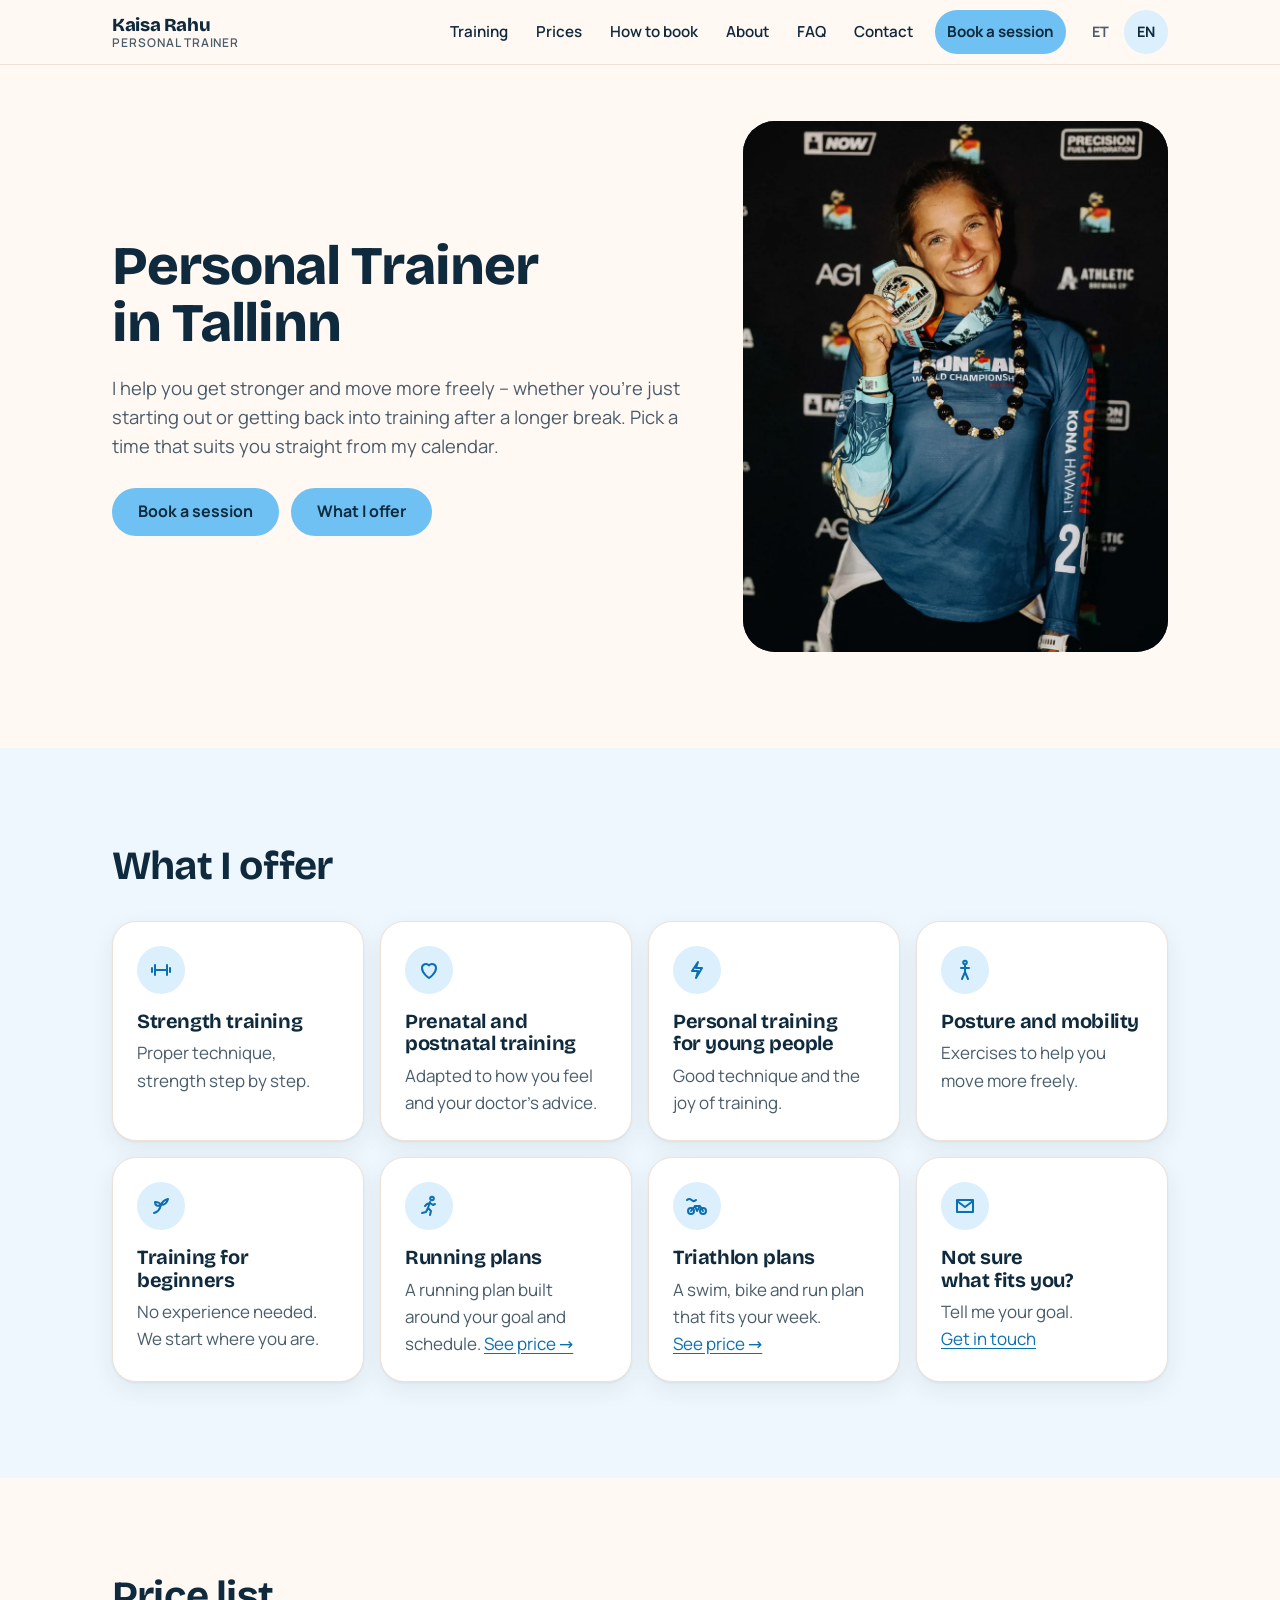
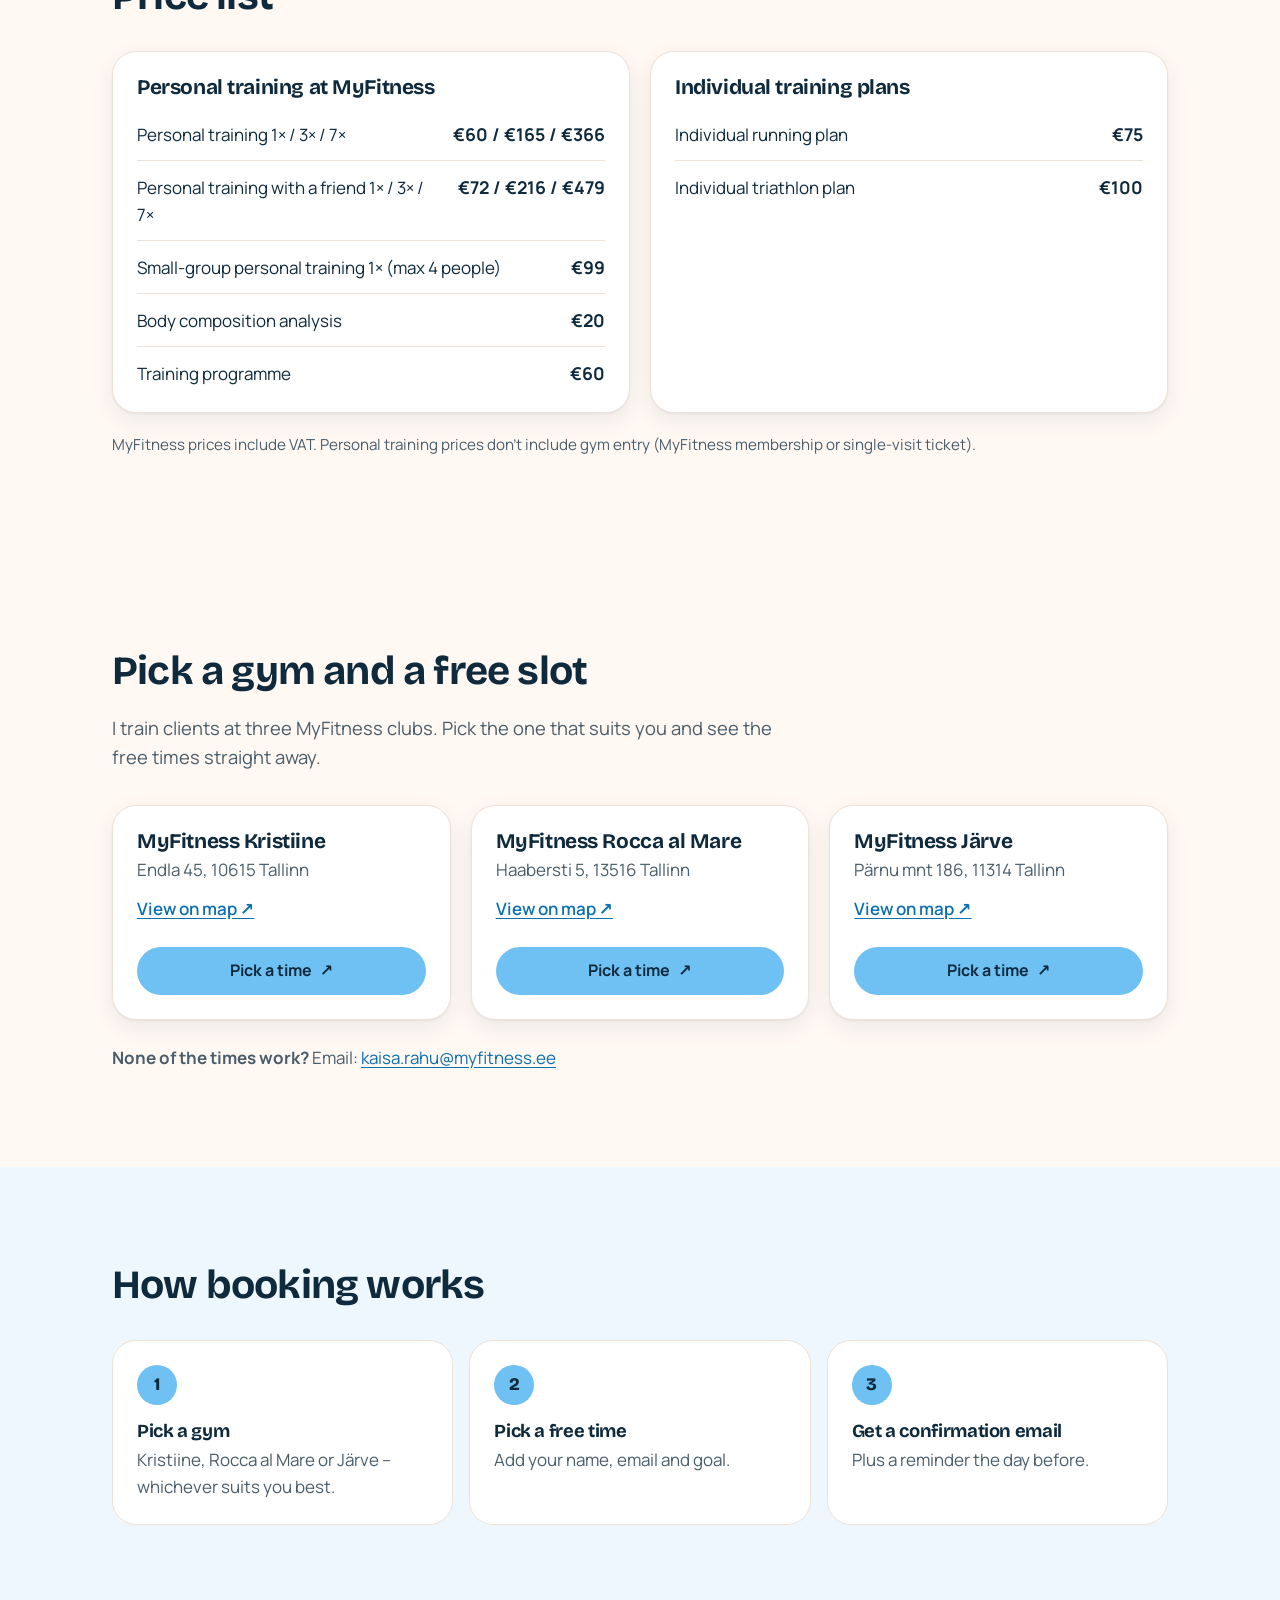
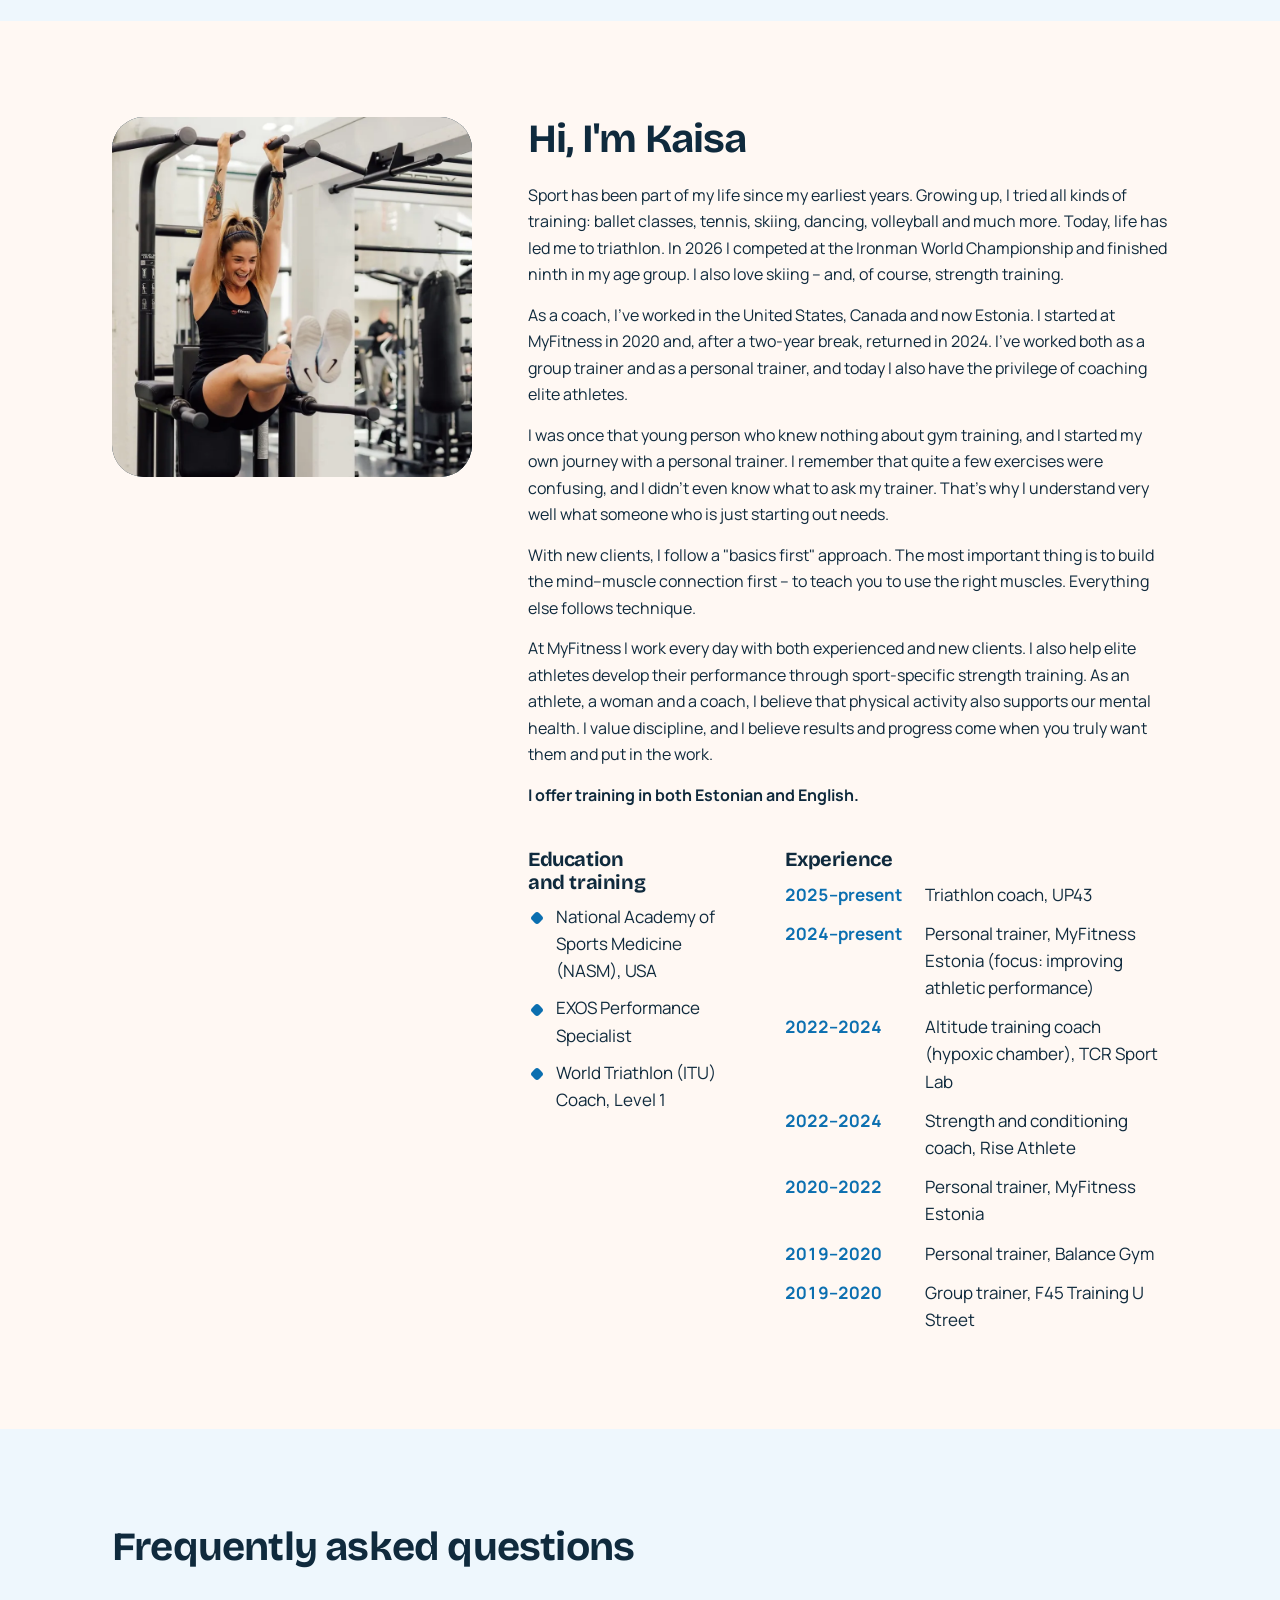
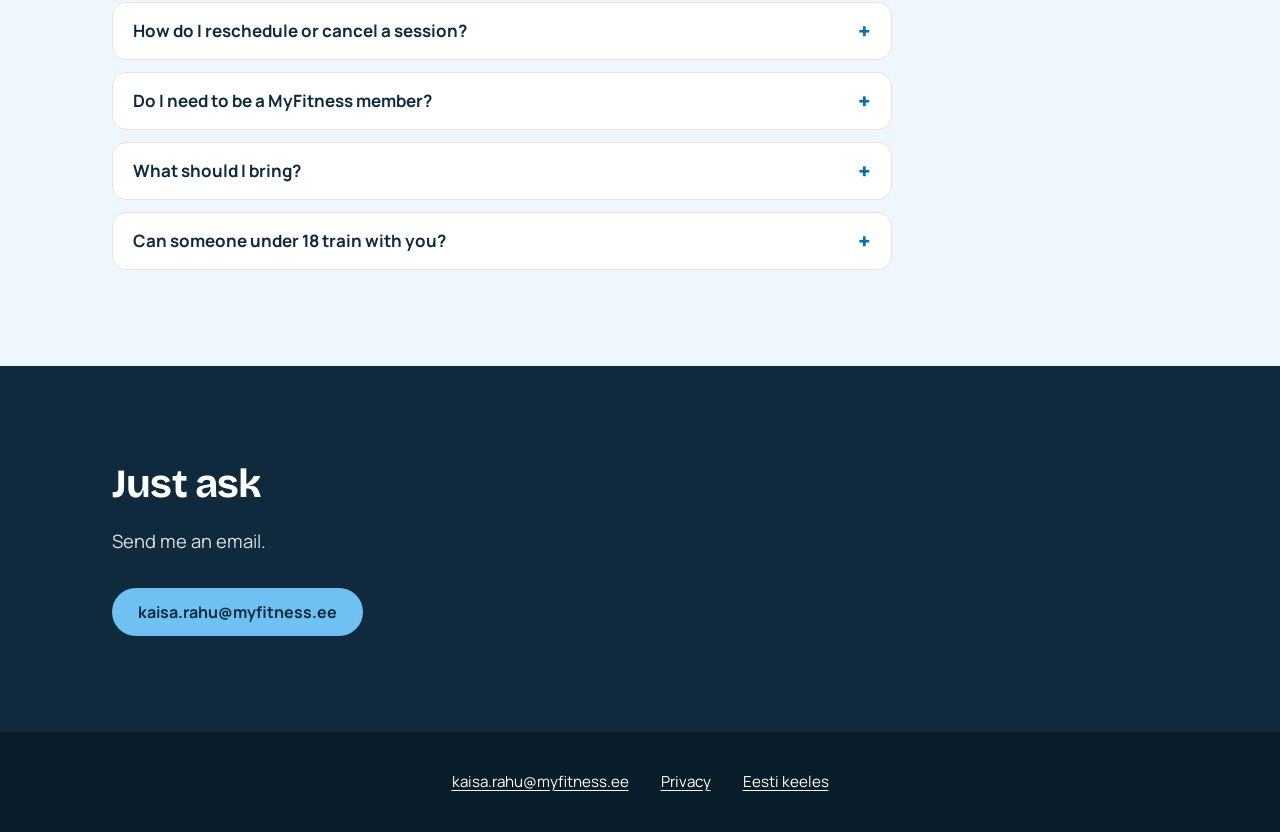
==== commit 3f161837: "About: Kaisa's full bio - Replace bio with Kaisa's final text (ET + EN), drop values paragraph and T" ====
--- a/en/index.html
+++ b/en/index.html
@@ -409,12 +409,14 @@
         <div class="photo-frame">
           <img src="../assets/img/kaisa-about.webp" width="880" height="1100" alt="Kaisa Rahu in the gym" loading="lazy">
         </div>
-        <div>
+        <div class="about-bio">
           <h2 id="about-title">Hi, I'm Kaisa</h2>
-          <!-- TODO #1: bio adapted from Kaisa's text, awaiting her approval -->
-          <p>I've been coaching recreational athletes, active people and elite athletes since 2019. I started out as a group and personal trainer in the United States.</p>
-          <p>Since 2024 I've focused on improving athletic performance through strength and endurance training – for recreational and elite athletes alike.</p>
-          <p class="about-values">As a coach, I value variety, a balance of body and mind, open communication and commitment.</p>
+          <p>Sport has been part of my life since my earliest years. Growing up, I tried all kinds of training: ballet classes, tennis, skiing, dancing, volleyball and much more. Today, life has led me to triathlon. In 2026 I competed at the Ironman World Championship and finished ninth in my age group. I also love skiing – and, of course, strength training.</p>
+          <p>As a coach, I've worked in the United States, Canada and now Estonia. I started at MyFitness in 2020 and, after a two-year break, returned in 2024. I've worked both as a group trainer and as a personal trainer, and today I also have the privilege of coaching elite athletes.</p>
+          <p>I was once that young person who knew nothing about gym training, and I started my own journey with a personal trainer. I remember that quite a few exercises were confusing, and I didn't even know what to ask my trainer. That's why I understand very well what someone who is just starting out needs.</p>
+          <p>With new clients, I follow a "basics first" approach. The most important thing is to build the mind–muscle connection first – to teach you to use the right muscles. Everything else follows technique.</p>
+          <p>At MyFitness I work every day with both experienced and new clients. I also help elite athletes develop their performance through sport-specific strength training. As an athlete, a woman and a coach, I believe that physical activity also supports our mental health. I value discipline, and I believe results and progress come when you truly want them and put in the work.</p>
+          <p><strong>I offer training in both Estonian and English.</strong></p>
         </div>
         <div class="about-details">
           <div>
--- a/assets/css/style.css
+++ b/assets/css/style.css
@@ -259,7 +259,8 @@
 /* ---------- About ---------- */
 .about-grid { display: grid; gap: 32px; }
 .about-grid .photo-frame { aspect-ratio: 1 / 1; max-width: 360px; margin: 0; }
-.about-values { color: var(--ink); font-weight: 600; border-left: 3px solid var(--accent-ink); padding-left: 14px; }
+.about-bio p { font-size: 1rem; line-height: 1.65; margin: 0 0 .9em; max-width: 65ch; }
+.about-bio p:last-child { margin-bottom: 0; }
 .about-list { list-style: none; display: grid; gap: 10px; margin-top: 8px; }
 .about-list li { padding-left: 28px; position: relative; }
 .about-list li::before { content: ""; position: absolute; left: 4px; top: .6em; width: 10px; height: 10px; border-radius: 3px; background: var(--accent-ink); transform: rotate(45deg); }
@@ -277,6 +278,11 @@
 @media (min-width: 900px) {
   .about-grid { grid-template-columns: 360px 1fr; gap: 40px 56px; align-items: start; }
   .about-details { grid-column: 1 / -1; }
+}
+/* Desktop: photo sticks at the top of its column while the long bio + details scroll past */
+@media (min-width: 1000px) {
+  .about-grid .photo-frame { grid-row: 1 / span 2; position: sticky; top: calc(var(--header-h) + 24px); }
+  .about-details { grid-column: 2; }
 }
 
 /* ---------- FAQ ---------- */
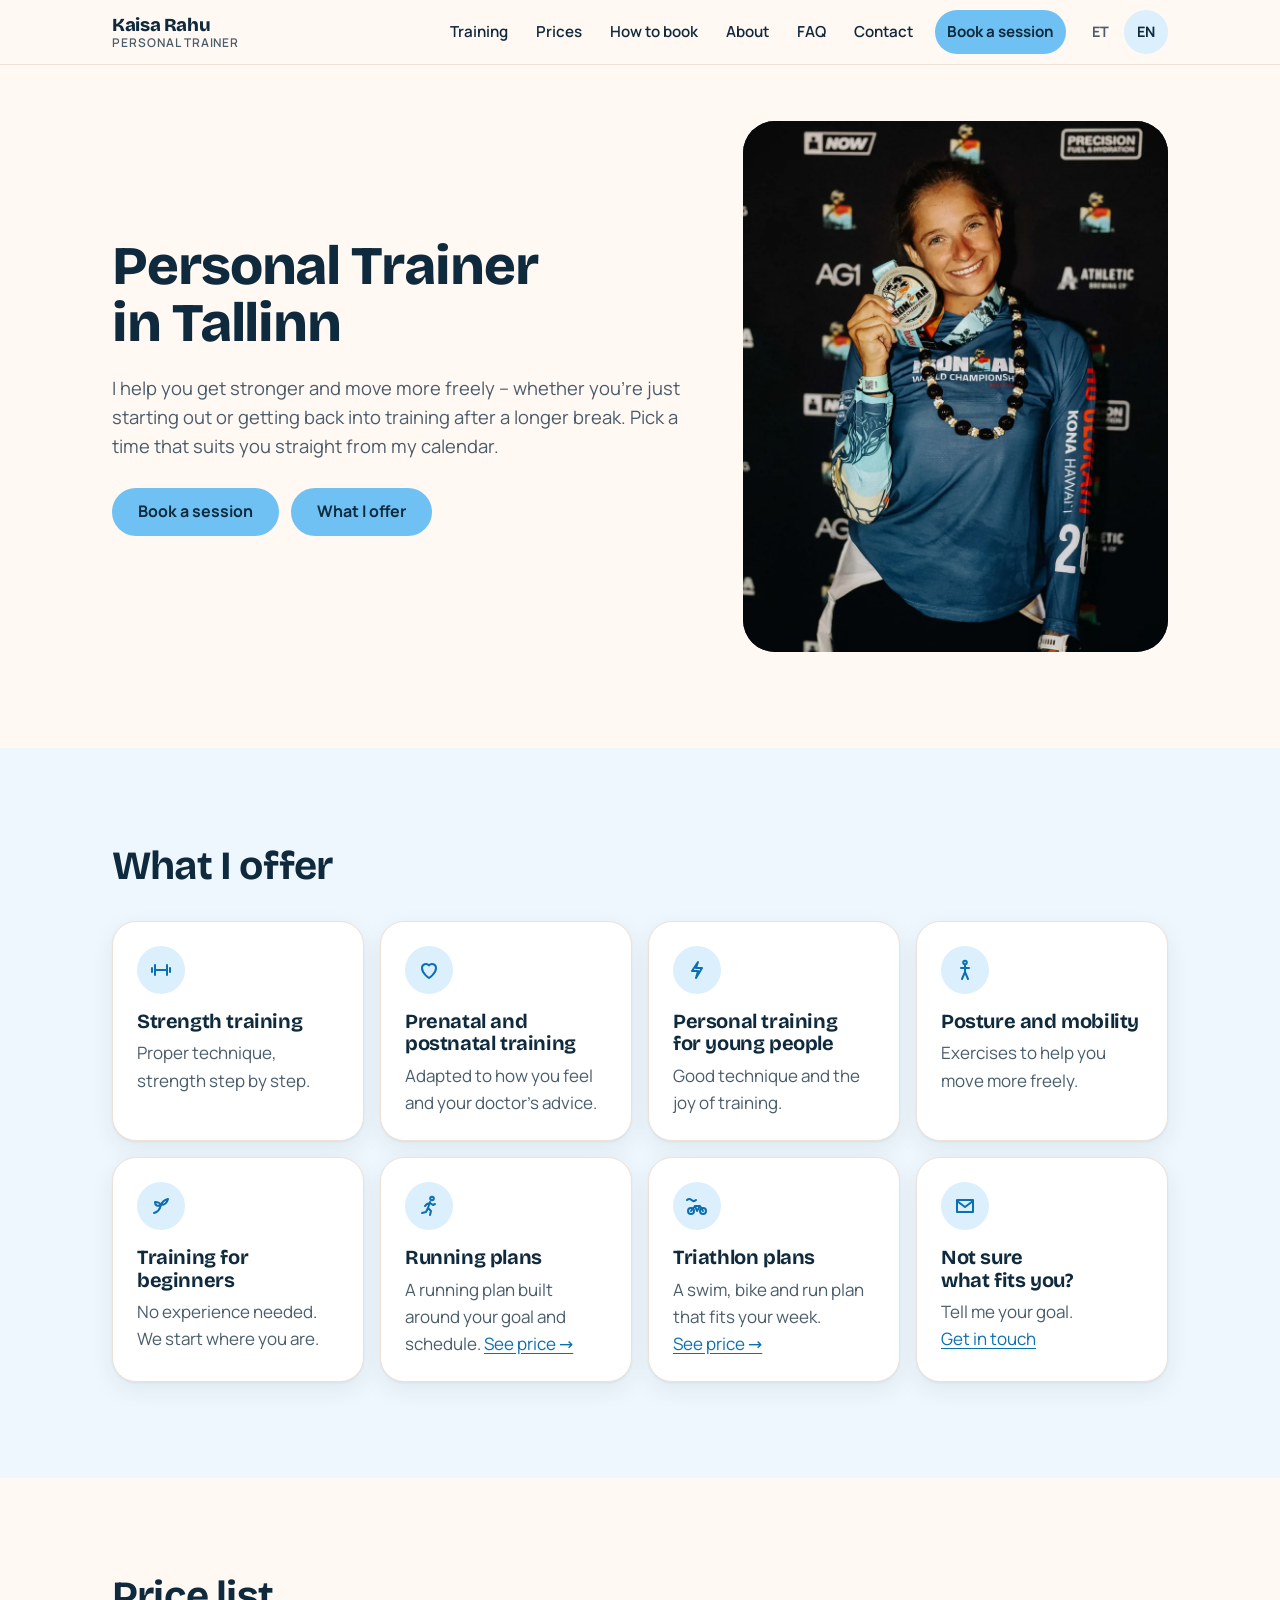
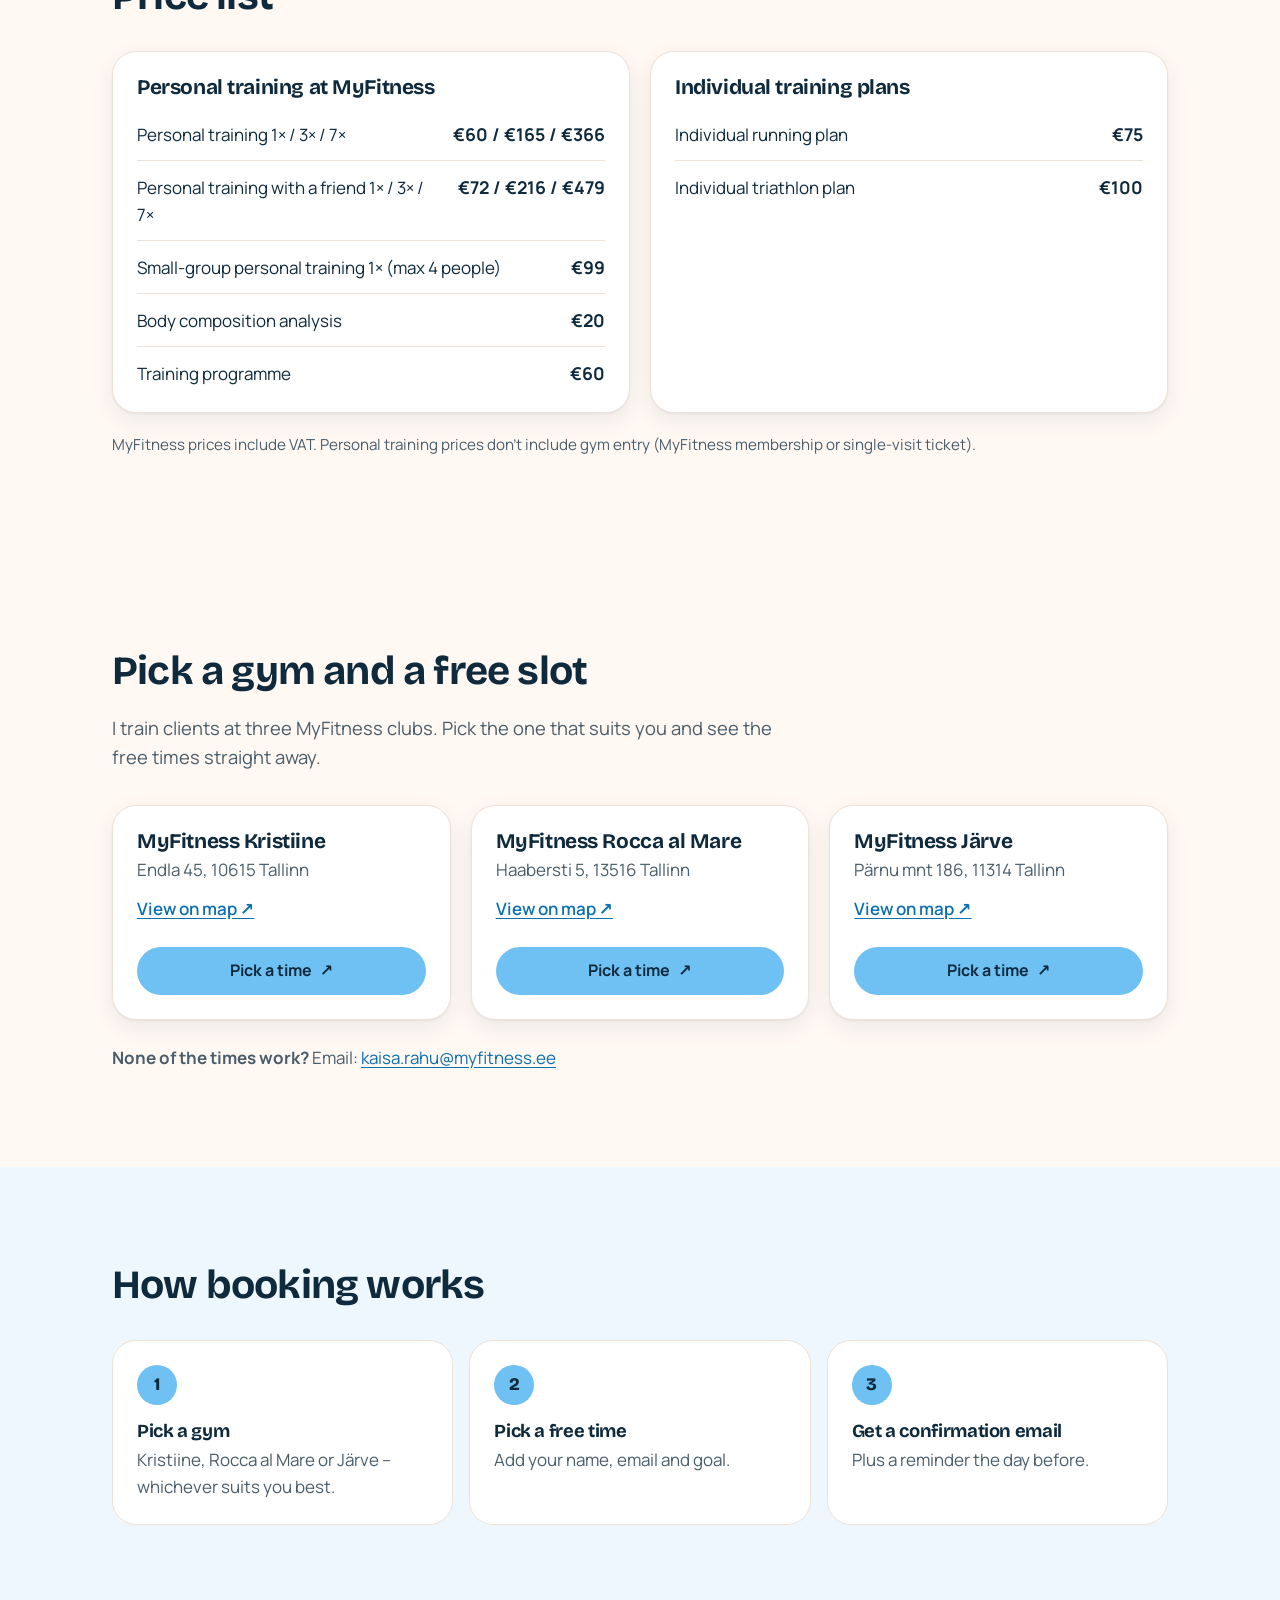
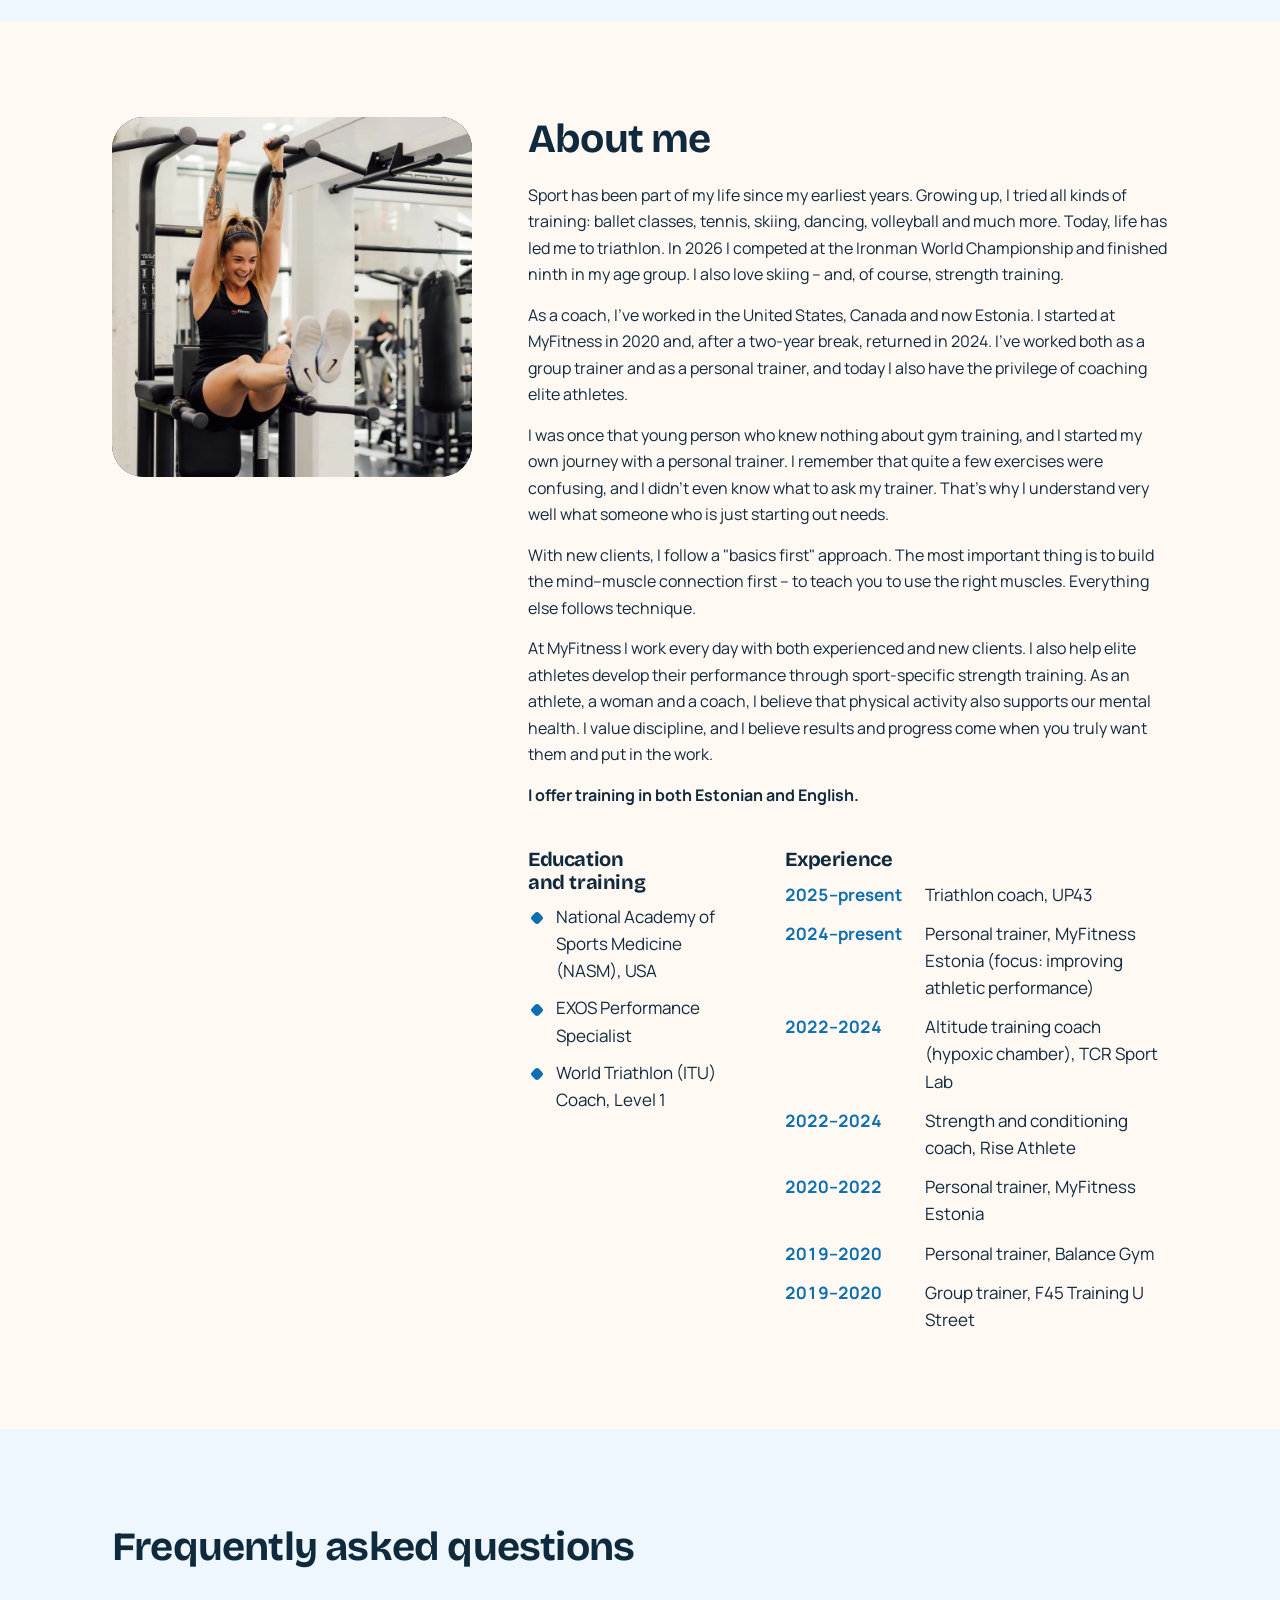
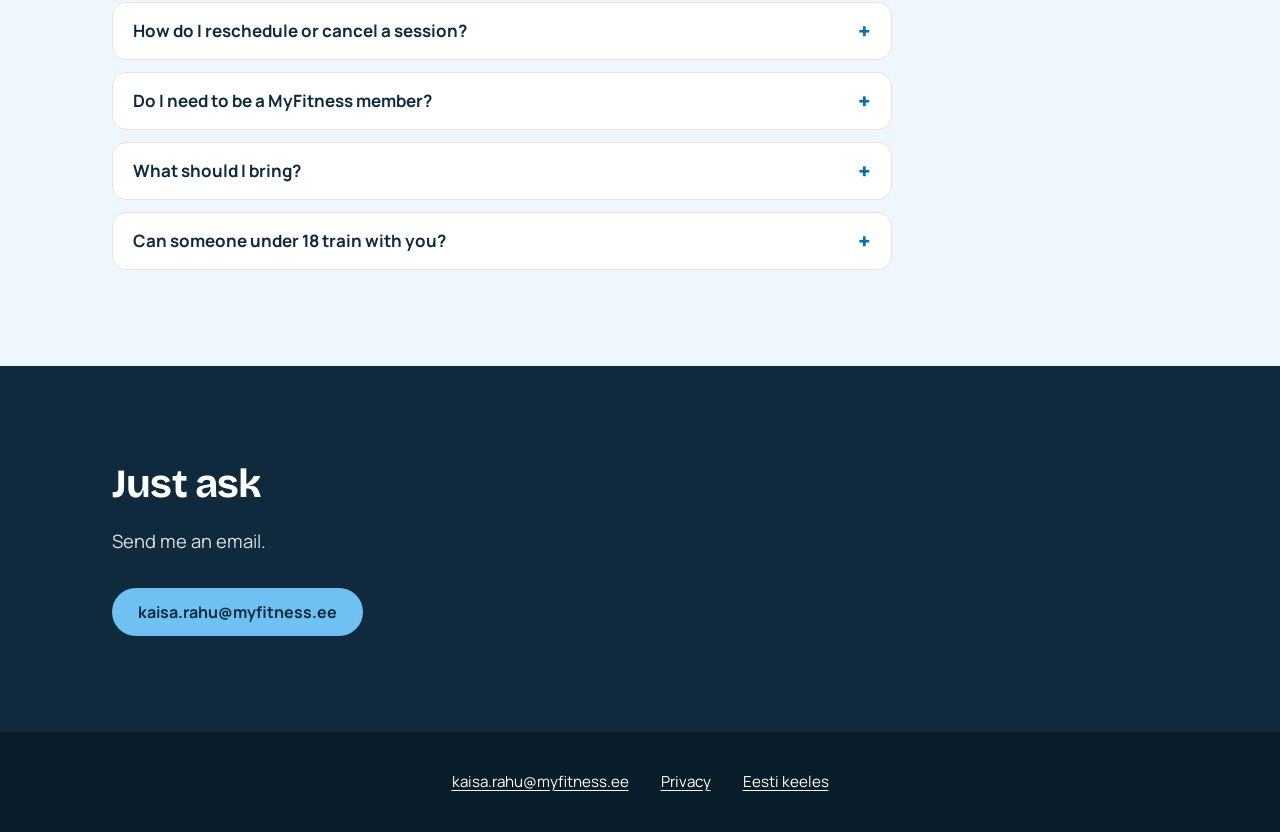
==== commit 2742b000: "About: heading 'Minust' Co-Authored-By: Claude Opus 5.5 <noreply@anthropic.com>" ====
--- a/en/index.html
+++ b/en/index.html
@@ -410,7 +410,7 @@
           <img src="../assets/img/kaisa-about.webp" width="880" height="1100" alt="Kaisa Rahu in the gym" loading="lazy">
         </div>
         <div class="about-bio">
-          <h2 id="about-title">Hi, I'm Kaisa</h2>
+          <h2 id="about-title">About me</h2>
           <p>Sport has been part of my life since my earliest years. Growing up, I tried all kinds of training: ballet classes, tennis, skiing, dancing, volleyball and much more. Today, life has led me to triathlon. In 2026 I competed at the Ironman World Championship and finished ninth in my age group. I also love skiing – and, of course, strength training.</p>
           <p>As a coach, I've worked in the United States, Canada and now Estonia. I started at MyFitness in 2020 and, after a two-year break, returned in 2024. I've worked both as a group trainer and as a personal trainer, and today I also have the privilege of coaching elite athletes.</p>
           <p>I was once that young person who knew nothing about gym training, and I started my own journey with a personal trainer. I remember that quite a few exercises were confusing, and I didn't even know what to ask my trainer. That's why I understand very well what someone who is just starting out needs.</p>
